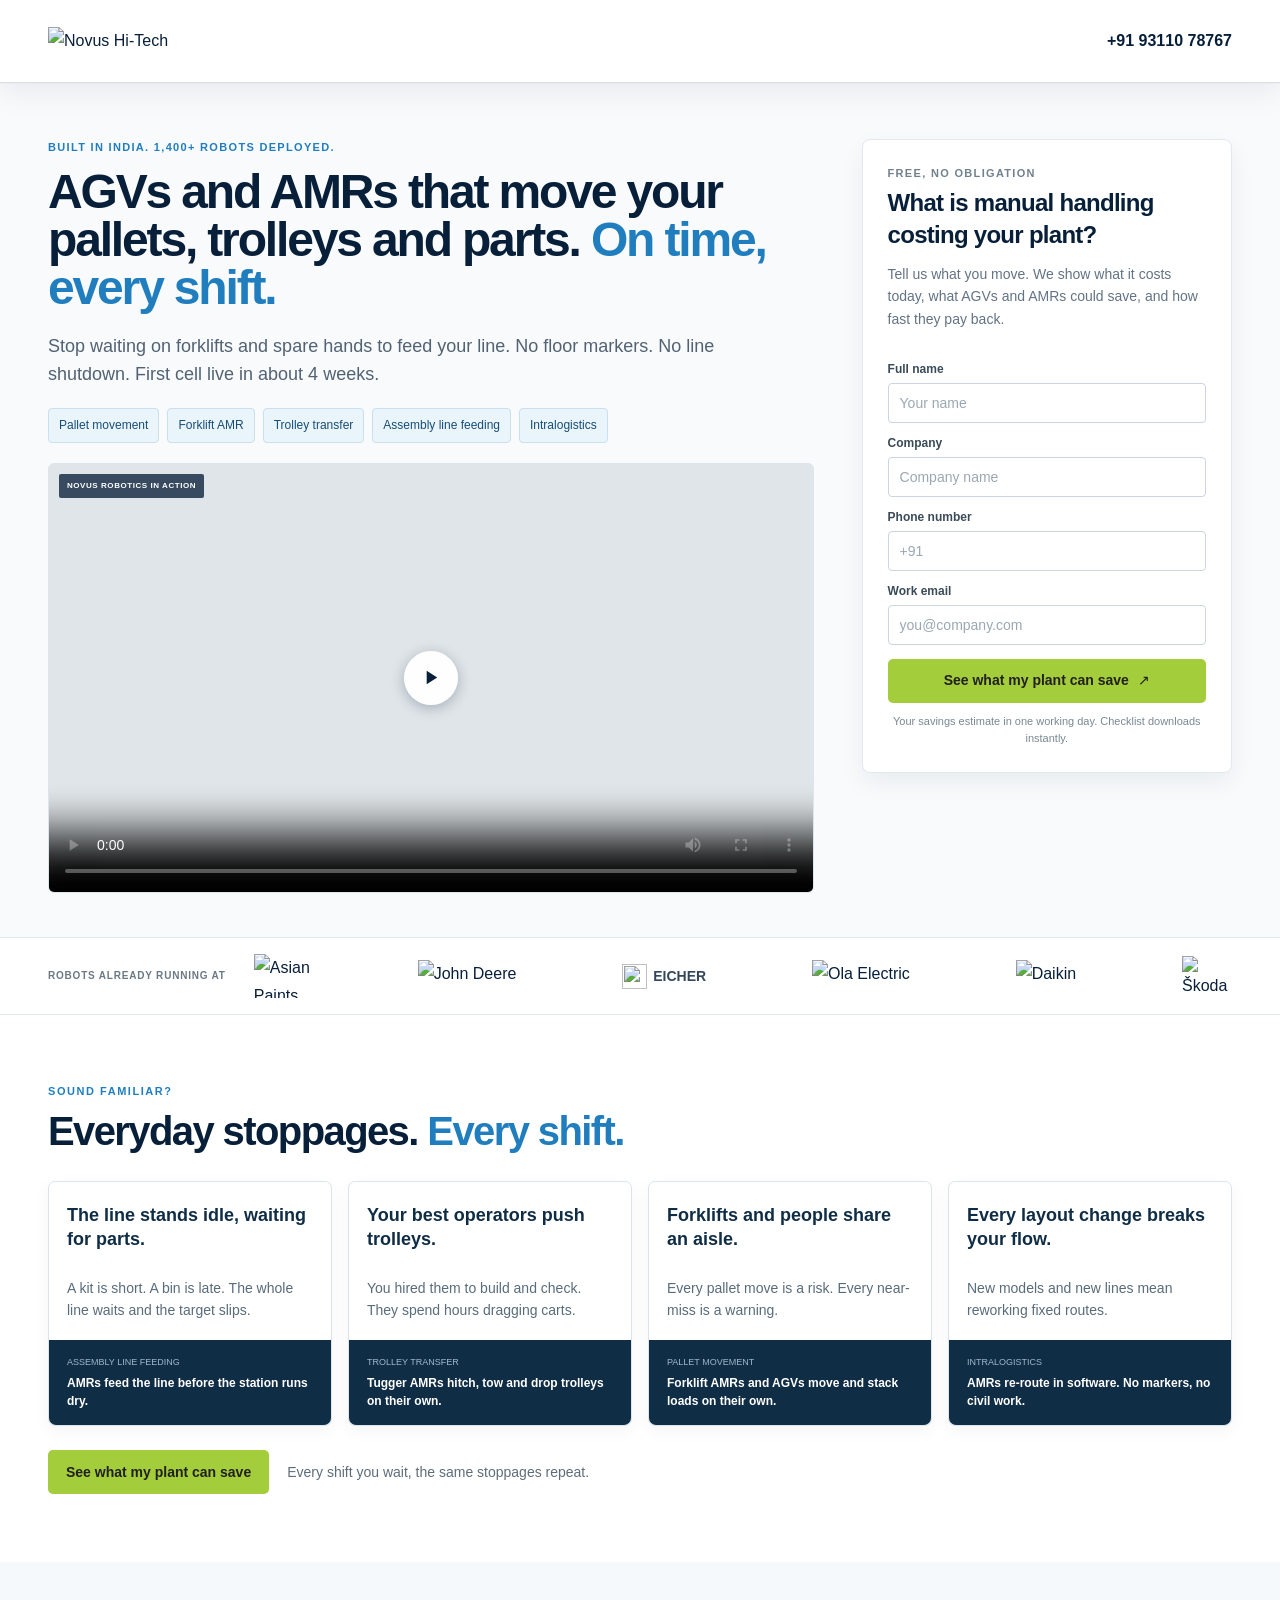
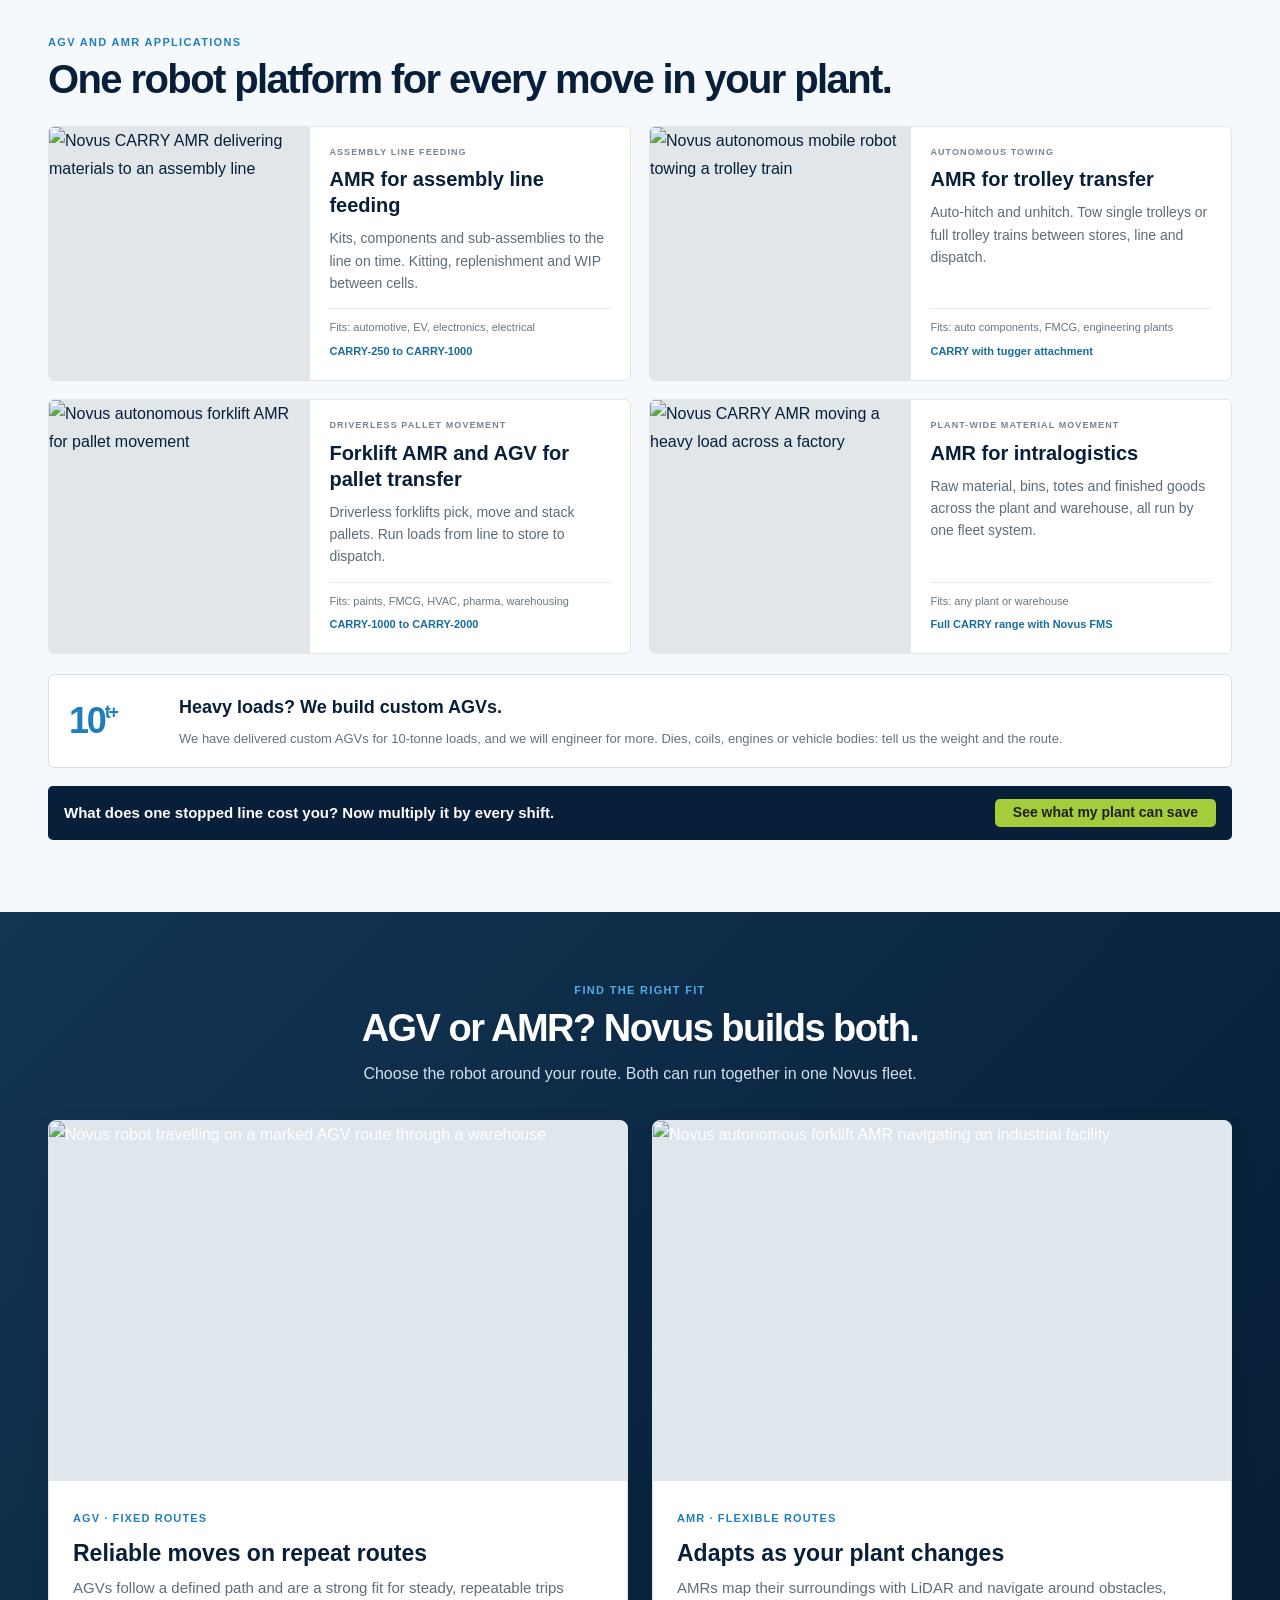
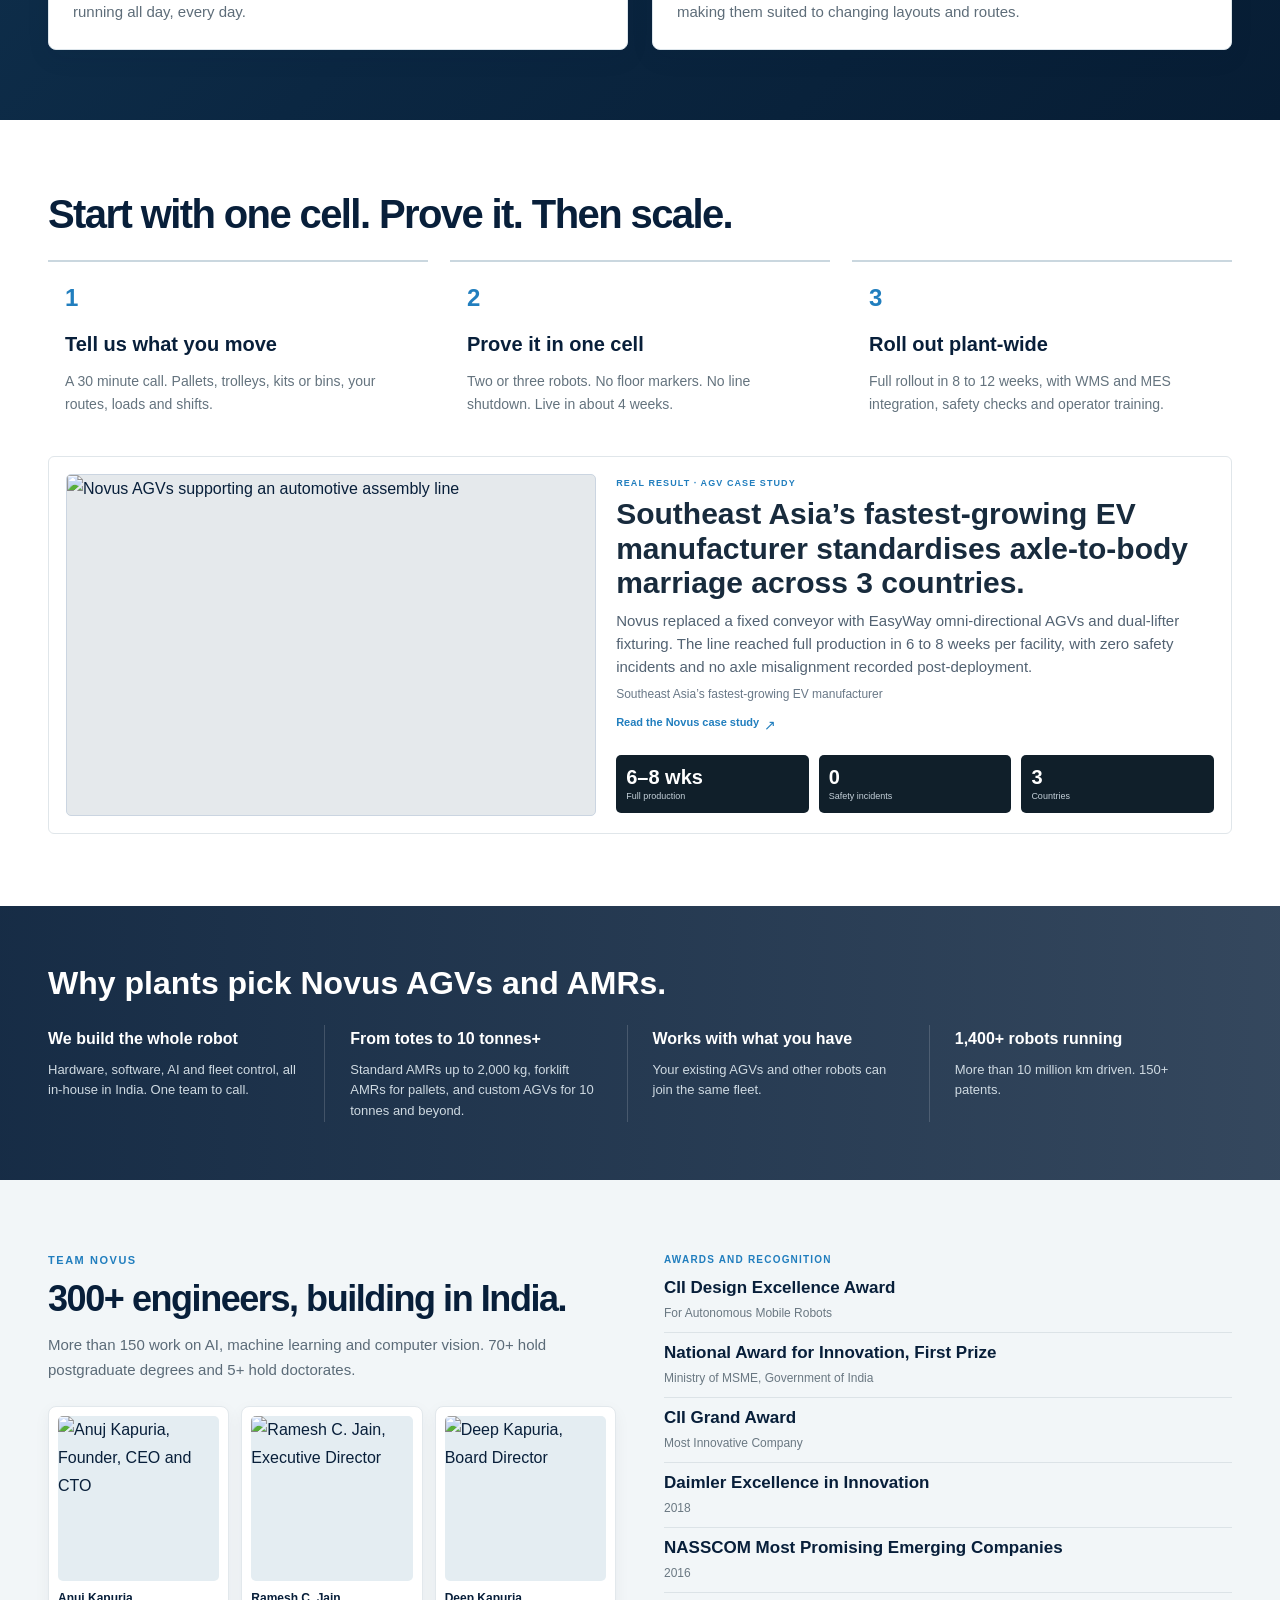
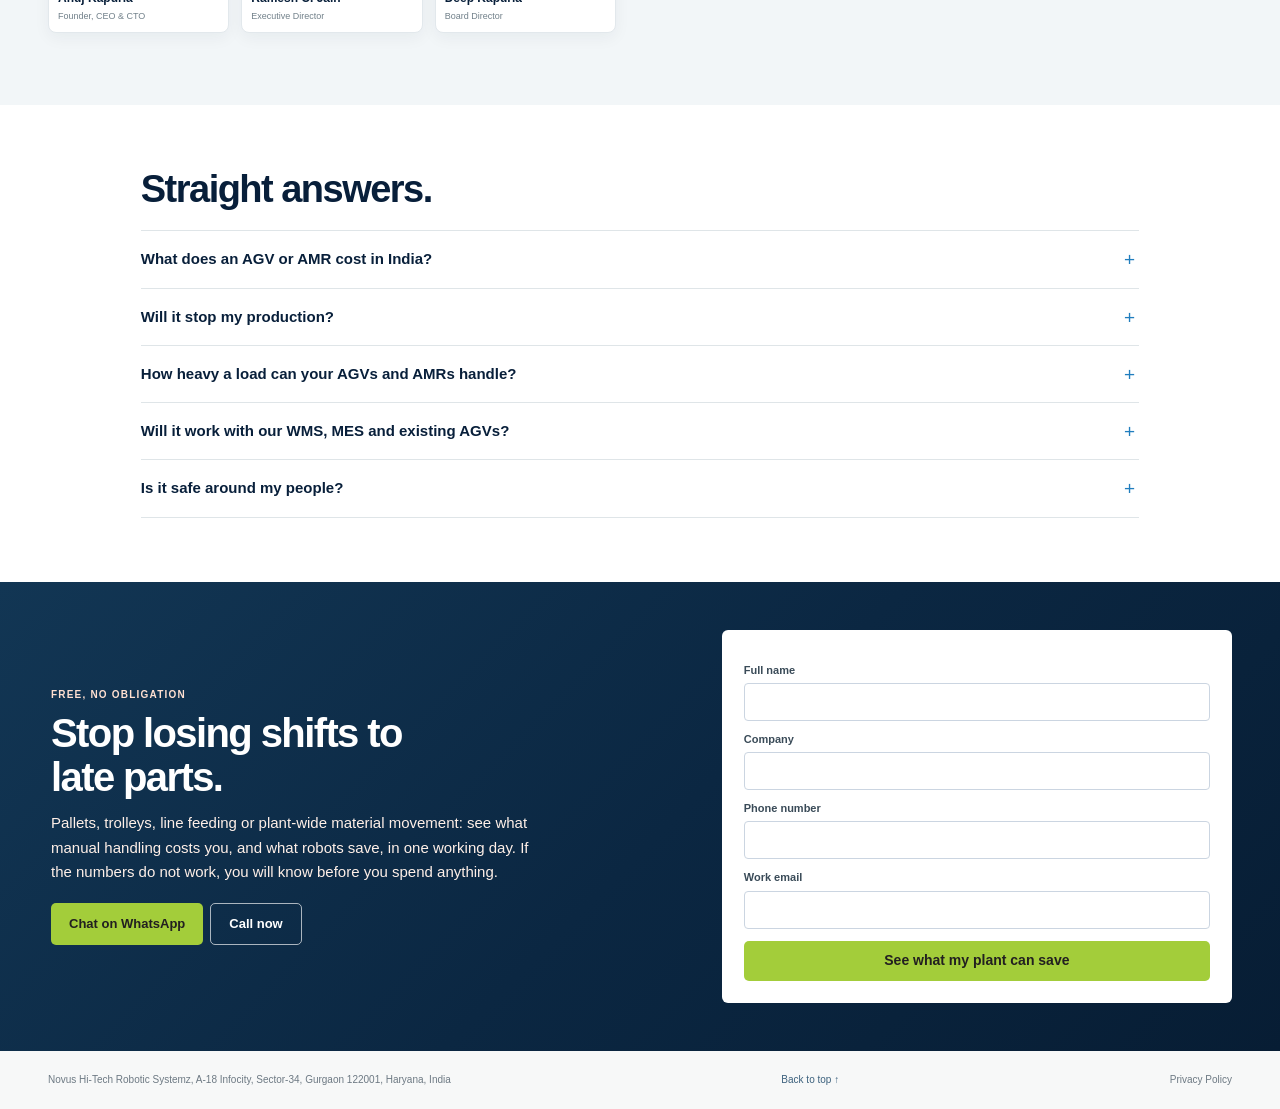
==== index.html @ 8c71bc46 "updated html css and script files by dragging" ====
<!doctype html>
<html lang="en">
  <head>
    <meta charset="utf-8">
    <meta name="viewport" content="width=device-width, initial-scale=1">
    <meta name="theme-color" content="#081f3a">
    <meta name="description" content="Novus Hi-Tech Robotics builds AGVs and AMRs for pallets, trolleys, assembly-line feeding and intralogistics.">
    <title>Novus Hi-Tech Robotics | Keep your production moving</title>
    <link rel="stylesheet" href="styles.css">
    <script src="script.js" defer></script>
  </head>
  <body>
    <a class="skip-link" href="#main">Skip to content</a>

    <header class="site-header">
      <div class="container header-inner">
        <a class="brand" href="#" aria-label="Novus Hi-Tech">
          <img src="https://solar.novushitech.com/images/novus-logo.png" alt="Novus Hi-Tech">
        </a>
        <a class="header-phone" href="tel:+919311078767">+91 93110 78767</a>
      </div>
    </header>

    <main id="main">
      <section class="hero">
        <div class="container hero-grid">
          <div class="hero-copy">
            <p class="eyebrow">BUILT IN INDIA. 1,400+ ROBOTS DEPLOYED.</p>
            <h1>AGVs and AMRs that move your pallets, trolleys and parts. <span>On time, every shift.</span></h1>
            <p class="hero-lede">Stop waiting on forklifts and spare hands to feed your line. No floor markers. No line shutdown. First cell live in about 4 weeks.</p>
            <div class="use-tags" aria-label="Applications">
              <span>Pallet movement</span><span>Forklift AMR</span><span>Trolley transfer</span><span>Assembly line feeding</span><span>Intralogistics</span>
            </div>
            <div class="video-card">
              <video id="hero-video" class="hero-video" controls playsinline preload="metadata" poster="https://novushitech.com/wp-content/uploads/2026/08/material-movment.webp" aria-label="Novus Hi-Tech robotics video">
                <source src="https://novushitech.com/wp-content/uploads/2026/08/Novus-Homepage-video-1-1-1.mp4" type="video/mp4">
                Your browser does not support HTML video.
              </video>
              <button class="video-toggle" type="button" aria-label="Play video" aria-controls="hero-video" aria-pressed="false" data-video-toggle>
                <svg class="video-toggle-icon video-icon-play" viewBox="0 0 24 24" aria-hidden="true"><path d="M8 5v14l11-7z"></path></svg>
                <svg class="video-toggle-icon video-icon-pause" viewBox="0 0 24 24" aria-hidden="true"><path d="M7 5h4v14H7zM15 5h4v14h-4z"></path></svg>
              </button>
              <span class="video-status" aria-live="polite"></span>
              <span class="video-badge" aria-hidden="true">NOVUS ROBOTICS IN ACTION</span>
            </div>
          </div>
          <aside class="estimate-card" aria-labelledby="estimate-heading">
            <p class="eyebrow">FREE, NO OBLIGATION</p>
            <h2 id="estimate-heading">What is manual handling costing your plant?</h2>
            <p>Tell us what you move. We show what it costs today, what AGVs and AMRs could save, and how fast they pay back.</p>
            <form class="lead-form" data-lead-form>
              <label for="hero-name">Full name</label>
              <input id="hero-name" name="name" autocomplete="name" placeholder="Your name" required>
              <label for="hero-company">Company</label>
              <input id="hero-company" name="company" autocomplete="organization" placeholder="Company name" required>
              <label for="hero-phone">Phone number</label>
              <input id="hero-phone" name="phone" type="tel" autocomplete="tel" placeholder="+91" required>
              <label for="hero-email">Work email</label>
              <input id="hero-email" name="email" type="email" autocomplete="email" placeholder="you@company.com" required>
              <button class="button button-blue" type="submit">See what my plant can save <span>↗</span></button>
              <p class="form-note">Your savings estimate in one working day. Checklist downloads instantly.</p>
              <p class="form-status" aria-live="polite"></p>
            </form>
          </aside>
        </div>
      </section>

      <section class="customer-strip" aria-label="Companies running Novus robots">
        <div class="container customer-inner">
          <p>ROBOTS ALREADY RUNNING AT</p>
          <div class="customer-names">
            <img class="customer-logo customer-logo-asian" src="https://novushitech.com/wp-content/uploads/2026/07/asianpaint-logo.png" alt="Asian Paints" loading="lazy">
            <img class="customer-logo" src="https://solar.novushitech.com/images/partners/john-deere.svg" alt="John Deere" loading="lazy">
            <span class="customer-wordmark" aria-label="Volvo Eicher"><img src="https://cdn.simpleicons.org/volvo/003057" alt="" loading="lazy"><span>EICHER</span></span>
            <img class="customer-logo" src="https://novushitech.com/wp-content/uploads/2025/12/OLA_Electric_logo.svg-1.png" alt="Ola Electric" loading="lazy">
            <img class="customer-logo" src="https://solar.novushitech.com/images/partners/daikin.svg" alt="Daikin" loading="lazy">
            <img class="customer-logo customer-logo-skoda" src="https://novushitech.com/wp-content/uploads/2026/07/logo-5-1.png" alt="Škoda" loading="lazy">
          </div>
        </div>
      </section>

      <section class="section problems">
        <div class="container">
          <p class="eyebrow">SOUND FAMILIAR?</p>
          <h2>Everyday stoppages. <span>Every shift.</span></h2>
          <div class="problem-grid">
            <article class="problem-card">
              <h3>The line stands idle, waiting for parts.</h3>
              <p>A kit is short. A bin is late. The whole line waits and the target slips.</p>
              <div><span>ASSEMBLY LINE FEEDING</span><strong>AMRs feed the line before the station runs dry.</strong></div>
            </article>
            <article class="problem-card">
              <h3>Your best operators push trolleys.</h3>
              <p>You hired them to build and check. They spend hours dragging carts.</p>
              <div><span>TROLLEY TRANSFER</span><strong>Tugger AMRs hitch, tow and drop trolleys on their own.</strong></div>
            </article>
            <article class="problem-card">
              <h3>Forklifts and people share an aisle.</h3>
              <p>Every pallet move is a risk. Every near-miss is a warning.</p>
              <div><span>PALLET MOVEMENT</span><strong>Forklift AMRs and AGVs move and stack loads on their own.</strong></div>
            </article>
            <article class="problem-card">
              <h3>Every layout change breaks your flow.</h3>
              <p>New models and new lines mean reworking fixed routes.</p>
              <div><span>INTRALOGISTICS</span><strong>AMRs re-route in software. No markers, no civil work.</strong></div>
            </article>
          </div>
          <div class="inline-cta"><a class="button button-blue" href="#estimate">See what my plant can save</a><span>Every shift you wait, the same stoppages repeat.</span></div>
        </div>
      </section>

      <section class="section applications" id="applications">
        <div class="container">
          <p class="eyebrow">AGV AND AMR APPLICATIONS</p>
          <h2>One robot platform for every move in your plant.</h2>
          <div class="application-grid">
            <article class="application-card">
              <img src="https://novushitech.com/wp-content/uploads/2026/08/assembly-line.webp" alt="Novus CARRY AMR delivering materials to an assembly line" loading="lazy">
              <div class="application-copy"><p class="eyebrow">ASSEMBLY LINE FEEDING</p><h3>AMR for assembly line feeding</h3><p>Kits, components and sub-assemblies to the line on time. Kitting, replenishment and WIP between cells.</p><div class="application-meta"><span>Fits: automotive, EV, electronics, electrical</span><strong>CARRY-250 to CARRY-1000</strong></div></div>
            </article>
            <article class="application-card">
              <img src="https://novushitech.com/wp-content/uploads/2026/08/tugging-towing.webp" alt="Novus autonomous mobile robot towing a trolley train" loading="lazy">
              <div class="application-copy"><p class="eyebrow">AUTONOMOUS TOWING</p><h3>AMR for trolley transfer</h3><p>Auto-hitch and unhitch. Tow single trolleys or full trolley trains between stores, line and dispatch.</p><div class="application-meta"><span>Fits: auto components, FMCG, engineering plants</span><strong>CARRY with tugger attachment</strong></div></div>
            </article>
            <article class="application-card">
              <img src="https://novushitech.com/wp-content/uploads/2026/08/Forklifter.webp" alt="Novus autonomous forklift AMR for pallet movement" loading="lazy">
              <div class="application-copy"><p class="eyebrow">DRIVERLESS PALLET MOVEMENT</p><h3>Forklift AMR and AGV for pallet transfer</h3><p>Driverless forklifts pick, move and stack pallets. Run loads from line to store to dispatch.</p><div class="application-meta"><span>Fits: paints, FMCG, HVAC, pharma, warehousing</span><strong>CARRY-1000 to CARRY-2000</strong></div></div>
            </article>
            <article class="application-card">
              <img src="https://novushitech.com/wp-content/uploads/2026/08/pallet-heavyLoad.webp" alt="Novus CARRY AMR moving a heavy load across a factory" loading="lazy">
              <div class="application-copy"><p class="eyebrow">PLANT-WIDE MATERIAL MOVEMENT</p><h3>AMR for intralogistics</h3><p>Raw material, bins, totes and finished goods across the plant and warehouse, all run by one fleet system.</p><div class="application-meta"><span>Fits: any plant or warehouse</span><strong>Full CARRY range with Novus FMS</strong></div></div>
            </article>
          </div>
          <div class="heavy-callout"><strong>10<span>t+</span></strong><div><h3>Heavy loads? We build custom AGVs.</h3><p>We have delivered custom AGVs for 10-tonne loads, and we will engineer for more. Dies, coils, engines or vehicle bodies: tell us the weight and the route.</p></div></div>
          <div class="compare-cta"><strong>What does one stopped line cost you? Now multiply it by every shift.</strong><a class="button button-green" href="#estimate">See what my plant can save</a></div>
        </div>
      </section>

      <section class="section agv-amr-section" id="agv-amr">
        <div class="container">
          <div class="agv-amr-heading">
            <p class="eyebrow">FIND THE RIGHT FIT</p>
            <h2>AGV or AMR? Novus builds both.</h2>
            <p>Choose the robot around your route. Both can run together in one Novus fleet.</p>
          </div>
          <div class="agv-amr-grid">
            <article class="agv-amr-card">
              <img src="https://novushitech.com/wp-content/uploads/2026/08/pallet-heavyLoad.webp" alt="Novus robot travelling on a marked AGV route through a warehouse" loading="lazy">
              <div class="agv-amr-copy">
                <span class="agv-amr-type">AGV · FIXED ROUTES</span>
                <h3>Reliable moves on repeat routes</h3>
                <p>AGVs follow a defined path and are a strong fit for steady, repeatable trips running all day, every day.</p>
              </div>
            </article>
            <article class="agv-amr-card">
              <img src="https://novushitech.com/wp-content/uploads/2026/08/Forklifter.webp" alt="Novus autonomous forklift AMR navigating an industrial facility" loading="lazy">
              <div class="agv-amr-copy">
                <span class="agv-amr-type">AMR · FLEXIBLE ROUTES</span>
                <h3>Adapts as your plant changes</h3>
                <p>AMRs map their surroundings with LiDAR and navigate around obstacles, making them suited to changing layouts and routes.</p>
              </div>
            </article>
          </div>
        </div>
      </section>

      <section class="section process" id="how-it-works">
        <div class="container">
          <h2>Start with one cell. Prove it. Then scale.</h2>
          <div class="steps-grid">
            <article><strong>1</strong><h3>Tell us what you move</h3><p>A 30 minute call. Pallets, trolleys, kits or bins, your routes, loads and shifts.</p></article>
            <article><strong>2</strong><h3>Prove it in one cell</h3><p>Two or three robots. No floor markers. No line shutdown. Live in about 4 weeks.</p></article>
            <article><strong>3</strong><h3>Roll out plant-wide</h3><p>Full rollout in 8 to 12 weeks, with WMS and MES integration, safety checks and operator training.</p></article>
          </div>
          <div class="result-card">
            <div class="result-media">
              <img src="https://novushitech.com/wp-content/uploads/2026/08/assembly-line.webp" alt="Novus AGVs supporting an automotive assembly line" loading="lazy">
            </div>
            <div class="result-content">
              <div class="result-copy">
                <span class="eyebrow">REAL RESULT · AGV CASE STUDY</span>
                <h3>Southeast Asia’s fastest-growing EV manufacturer standardises axle-to-body marriage across 3 countries.</h3>
                <p>Novus replaced a fixed conveyor with EasyWay omni-directional AGVs and dual-lifter fixturing. The line reached full production in 6 to 8 weeks per facility, with zero safety incidents and no axle misalignment recorded post-deployment.</p>
                <span class="result-attribution">Southeast Asia’s fastest-growing EV manufacturer</span>
                <a class="result-link" href="https://novushitech.com/case-study/" target="_blank" rel="noopener noreferrer">Read the Novus case study <span aria-hidden="true">↗</span></a>
              </div>
              <div class="result-stats">
                <div><strong>6–8 wks</strong><span>Full production</span></div>
                <div><strong>0</strong><span>Safety incidents</span></div>
                <div><strong>3</strong><span>Countries</span></div>
              </div>
            </div>
          </div>
        </div>
      </section>

      <section class="why-section" id="why-novus">
        <div class="container">
          <h2>Why plants pick Novus AGVs and AMRs.</h2>
          <div class="why-grid">
            <article><h3>We build the whole robot</h3><p>Hardware, software, AI and fleet control, all in-house in India. One team to call.</p></article>
            <article><h3>From totes to 10 tonnes+</h3><p>Standard AMRs up to 2,000 kg, forklift AMRs for pallets, and custom AGVs for 10 tonnes and beyond.</p></article>
            <article><h3>Works with what you have</h3><p>Your existing AGVs and other robots can join the same fleet.</p></article>
            <article><h3>1,400+ robots running</h3><p>More than 10 million km driven. 150+ patents.</p></article>
          </div>
        </div>
      </section>

      <section class="section team-awards">
        <div class="container team-grid">
          <div class="team-copy"><p class="eyebrow">TEAM NOVUS</p><h2>300+ engineers, building in India.</h2><p>More than 150 work on AI, machine learning and computer vision. 70+ hold postgraduate degrees and 5+ hold doctorates.</p><div class="leaders"><div><img src="https://novushitech.com/wp-content/uploads/2024/02/Asset-16@2x.png" alt="Anuj Kapuria, Founder, CEO and CTO" loading="lazy"><p><strong>Anuj Kapuria</strong><small>Founder, CEO &amp; CTO</small></p></div><div><img src="https://novushitech.com/wp-content/uploads/2024/02/Asset-13@2x.png" alt="Ramesh C. Jain, Executive Director" loading="lazy"><p><strong>Ramesh C. Jain</strong><small>Executive Director</small></p></div><div><img src="https://novushitech.com/wp-content/uploads/2024/02/Asset-14@2x.png" alt="Deep Kapuria, Board Director" loading="lazy"><p><strong>Deep Kapuria</strong><small>Board Director</small></p></div></div></div>
          <div class="awards"><p class="eyebrow">AWARDS AND RECOGNITION</p><ul><li><strong>CII Design Excellence Award</strong><span>For Autonomous Mobile Robots</span></li><li><strong>National Award for Innovation, First Prize</strong><span>Ministry of MSME, Government of India</span></li><li><strong>CII Grand Award</strong><span>Most Innovative Company</span></li><li><strong>Daimler Excellence in Innovation</strong><span>2018</span></li><li><strong>NASSCOM Most Promising Emerging Companies</strong><span>2016</span></li></ul></div>
        </div>
      </section>

      <section class="section faq" id="faq">
        <div class="container">
          <h2>Straight answers.</h2>
          <div class="faq-list">
            <details><summary>What does an AGV or AMR cost in India?</summary><p>Entry-level robots typically start around ₹20 to 30 lakh. Heavier or fully integrated fleets cost more. Payback in Indian plants typically lands between 18 and 24 months. We give you your own number on the first call.</p></details>
            <details><summary>Will it stop my production?</summary><p>No. There are no floor markers and no civil work, so installation does not shut a line. Most plants start with one cell and scale only after it works.</p></details>
            <details><summary>How heavy a load can your AGVs and AMRs handle?</summary><p>Standard CARRY AMRs carry 250 kg to 2,000 kg, forklift AMRs pick and stack pallets, and the tugger attachment tows full trolley trains. For heavier loads we build custom AGVs, already delivered for 10 tonnes, and can engineer higher for your requirement.</p></details>
            <details><summary>Will it work with our WMS, MES and existing AGVs?</summary><p>Yes. Novus fleet software connects to WMS, MES and ERP. It follows the VDA 5050 standard, so your existing AGVs and other robots can join the same fleet.</p></details>
            <details><summary>Is it safe around my people?</summary><p>Yes. Every robot has 3D LiDAR, 360-degree safety scanners, alerts, emergency stops and speed zones. It slows down near people and stops before contact.</p></details>
          </div>
        </div>
      </section>

      <section class="final-cta" id="estimate">
        <div class="container final-grid">
          <div class="final-copy"><p class="eyebrow">FREE, NO OBLIGATION</p><h2>Stop losing shifts to late parts.</h2><p>Pallets, trolleys, line feeding or plant-wide material movement: see what manual handling costs you, and what robots save, in one working day. If the numbers do not work, you will know before you spend anything.</p><div><a class="button button-white" href="https://wa.me/919311078767" target="_blank" rel="noopener noreferrer">Chat on WhatsApp</a><a class="button button-outline" href="tel:+919311078767">Call now</a></div></div>
          <form class="bottom-form" data-lead-form><label for="footer-name">Full name</label><input id="footer-name" name="name" autocomplete="name" required><label for="footer-company">Company</label><input id="footer-company" name="company" autocomplete="organization" required><label for="footer-phone">Phone number</label><input id="footer-phone" name="phone" type="tel" autocomplete="tel" required><label for="footer-email">Work email</label><input id="footer-email" name="email" type="email" autocomplete="email" required><button class="button button-blue" type="submit">See what my plant can save</button><p class="form-status" aria-live="polite"></p></form>
        </div>
      </section>
    </main>

    <footer class="site-footer"><div class="container footer-inner"><span>Novus Hi-Tech Robotic Systemz, A-18 Infocity, Sector-34, Gurgaon 122001, Haryana, India</span><a href="#main">Back to top ↑</a><span>Privacy Policy</span></div></footer>
  </body>
</html>
---- styles.css ----
:root {
  --navy: #081f3a;
  --navy-light: #0b2d4c;
  --blue: #217ebe;
  --blue-light: #2b93cf;
  --green: #8db52e;
  --lime: #a3cd3a;
  --ink: #17232c;
  --muted: #627181;
  --line: #dce5ec;
  --page: #f4f6f7;
  --white: #fff;
  font-family: Arial, Helvetica, sans-serif;
  color: var(--ink);
  background: var(--page);
  font-synthesis: none;
  text-rendering: optimizeLegibility;
}

* { box-sizing: border-box; }
html { scroll-behavior: smooth; scroll-padding-top: 85px; }
body { margin: 0; background: var(--page); font-size: 13px; line-height: 1.55; }
a { color: inherit; text-decoration: none; }
img { display: block; max-width: 100%; }
button, input { font: inherit; }
button:focus-visible, a:focus-visible, input:focus-visible, summary:focus-visible { outline: 3px solid var(--lime); outline-offset: 3px; }
.container { width: min(1110px, calc(100% - 44px)); margin-inline: auto; }
.skip-link { position: fixed; z-index: 20; top: 8px; left: 8px; padding: 9px 13px; color: var(--navy); background: white; transform: translateY(-150%); }
.skip-link:focus { transform: translateY(0); }
.site-header { position: sticky; z-index: 10; top: 0; color: #fff; background: var(--navy); box-shadow: 0 2px 7px rgba(8,31,58,.12); }
.header-inner { min-height: 47px; display: flex; align-items: center; justify-content: space-between; gap: 20px; }
.brand { display: flex; align-items: center; gap: 8px; min-width: 160px; }
.brand img { width: 106px; height: auto; object-fit: contain; }
.brand > span { padding-left: 8px; color: #fff; border-left: 1px solid rgba(255,255,255,.4); font-size: 8px; font-weight: 700; letter-spacing: .11em; }
.site-nav { display: flex; align-items: center; gap: 21px; }
.site-nav > a:not(.button) { color: #e4edf4; font-size: 10px; }
.site-nav > a:not(.button):hover { color: var(--lime); }
.phone-link { white-space: nowrap; }
.button { min-height: 34px; display: inline-flex; align-items: center; justify-content: center; gap: 9px; padding: 0 14px; border: 0; border-radius: 3px; font-size: 10px; font-weight: 700; line-height: 1.2; cursor: pointer; transition: background .18s ease, transform .18s ease; }
.button:hover { transform: translateY(-1px); }
.button-blue { color: white; background: var(--blue); }
.button-blue:hover { background: var(--blue-light); }
.button-green { color: #152400; background: var(--lime); }
.button-green:hover { background: #b6d957; }
.button-white { color: var(--navy); background: white; }
.button-outline { color: white; background: transparent; border: 1px solid rgba(255,255,255,.65); }
.button-outline:hover { color: var(--navy); background: white; }
.menu-toggle { display: none; }
.hero { padding: 30px 0 22px; background: #f0f3f5; }
.hero-grid { display: grid; grid-template-columns: minmax(0, 1.55fr) minmax(280px, .75fr); align-items: start; gap: 30px; }
.eyebrow { margin: 0 0 10px; color: #5b6d7e; font-size: 8px; font-weight: 700; letter-spacing: .1em; line-height: 1.4; }
.hero-copy h1 { max-width: 670px; margin: 0; color: var(--navy); font-size: clamp(29px, 3.4vw, 41px); font-weight: 750; line-height: 1.13; letter-spacing: -.045em; }
.hero-copy h1 span { color: var(--blue); }
.hero-lede { max-width: 605px; margin: 11px 0 12px; color: #485968; font-size: 12px; line-height: 1.65; }
.use-tags { display: flex; flex-wrap: wrap; gap: 5px; margin-bottom: 12px; }
.use-tags span { padding: 4px 7px; color: #32495c; background: #e6edf2; border: 1px solid #d5e0e7; border-radius: 2px; font-size: 8px; }
.video-card { position: relative; aspect-ratio: 16 / 9; overflow: hidden; background: #e0e5e9; border: 1px solid #ced8de; }
.hero-video { display: block; width: 100%; height: 100%; object-fit: cover; }
.video-toggle { position: absolute; z-index: 2; top: 50%; left: 50%; display: grid; width: 54px; height: 54px; place-items: center; padding: 0; color: var(--navy); background: rgba(255,255,255,.94); border: 1px solid rgba(255,255,255,.8); border-radius: 50%; box-shadow: 0 3px 14px rgba(8,31,58,.28); cursor: pointer; transform: translate(-50%, -50%); transition: background .18s ease, transform .18s ease; }
.video-toggle:hover { background: #fff; transform: translate(-50%, -50%) scale(1.06); }
.video-toggle:focus-visible { outline: 3px solid var(--blue); outline-offset: 3px; }
.video-toggle-icon { width: 23px; height: 23px; fill: currentColor; }
.video-icon-pause, .video-card.is-playing .video-icon-play { display: none; }
.video-card.is-playing .video-icon-pause { display: block; }
.video-status { position: absolute; width: 1px; height: 1px; padding: 0; margin: -1px; overflow: hidden; clip: rect(0,0,0,0); white-space: nowrap; border: 0; }
.video-badge { position: absolute; top: 10px; left: 10px; padding: 5px 8px; color: #fff; background: rgba(8,31,58,.78); border-radius: 2px; font-size: 8px; font-weight: 700; letter-spacing: .07em; pointer-events: none; }
.estimate-card { padding: 16px 17px 12px; background: #fff; border: 1px solid #dfe5e9; border-radius: 4px; box-shadow: 0 4px 16px rgba(8,31,58,.06); }
.estimate-card .eyebrow { margin-bottom: 5px; color: #71818d; font-size: 7px; }
.estimate-card h2 { margin: 0 0 7px; color: var(--navy); font-size: 19px; line-height: 1.23; letter-spacing: -.035em; }
.estimate-card > p:not(.eyebrow) { margin: 0 0 12px; color: #5e6d79; font-size: 9px; line-height: 1.55; }
.lead-form { display: grid; grid-template-columns: 1fr; }
.lead-form label, .bottom-form label { margin: 6px 0 3px; color: #3a4b58; font-size: 8px; font-weight: 700; }
.lead-form input, .bottom-form input { width: 100%; height: 27px; padding: 0 8px; color: var(--ink); background: white; border: 1px solid #cfd9e0; border-radius: 2px; font-size: 9px; }
.lead-form input::placeholder { color: #9aa8b2; }
.lead-form .button { width: 100%; margin-top: 10px; }
.lead-form .button span { font-size: 14px; }
.form-note { margin: 6px 0 0; color: #798893; font-size: 7px; line-height: 1.4; text-align: center; }
.form-status { margin: 5px 0 0; color: #176b3e; font-size: 8px; }
.form-status:empty { display: none; }
.form-status a { display: inline-block; margin-top: 3px; font-weight: 700; text-decoration: underline; text-underline-offset: 2px; }
.customer-strip { background: #fff; border-top: 1px solid #e4e9ec; border-bottom: 1px solid #e4e9ec; }
.customer-inner { min-height: 54px; display: flex; align-items: center; justify-content: space-between; gap: 20px; }
.customer-inner > p { flex: 0 0 auto; margin: 0; color: #6b7985; font-size: 7px; font-weight: 700; letter-spacing: .08em; }
.customer-names { flex: 1; display: flex; justify-content: space-between; align-items: center; gap: 15px; }
.customer-names span { color: #33475a; font-size: 10px; font-weight: 700; white-space: nowrap; }
.section { padding: 33px 0; }
.section h2, .team-copy h2, .final-copy h2 { margin: 0 0 17px; color: var(--navy); font-size: 24px; line-height: 1.18; letter-spacing: -.04em; }
.section h2 span { color: var(--blue); }
.problems { background: #f4f6f7; }
.problems > .container > .eyebrow, .applications > .container > .eyebrow { margin-bottom: 6px; }
.problems h2, .applications h2 { margin-bottom: 13px; }
.problem-grid { display: grid; grid-template-columns: repeat(4, 1fr); gap: 10px; }
.problem-card { display: flex; min-height: 155px; flex-direction: column; justify-content: space-between; padding: 12px 12px 0; background: #fff; border: 1px solid #e0e6ea; border-radius: 3px; }
.problem-card h3 { margin: 0 0 5px; color: var(--navy); font-size: 12px; line-height: 1.35; }
.problem-copy > p { margin: 0 0 9px; color: #61707c; font-size: 9px; line-height: 1.45; }
.problem-solution { display: grid; gap: 3px; margin: 0 -12px; padding: 9px 12px; color: white; background: var(--navy); border-radius: 0 0 3px 3px; }
.problem-solution span { color: #b7c8d3; font-size: 6px; font-weight: 700; letter-spacing: .08em; }
.problem-solution strong { font-size: 8px; line-height: 1.4; }
.inline-cta { display: flex; align-items: center; gap: 12px; margin-top: 12px; }
.inline-cta .button { min-width: 165px; }
.inline-cta > span { color: #64727d; font-size: 9px; }
.applications { background: #edf1f3; }
.application-grid { display: grid; grid-template-columns: repeat(2, 1fr); gap: 12px; }
.application-card { display: grid; grid-template-columns: .9fr 1.1fr; min-height: 167px; overflow: hidden; background: #fff; border: 1px solid #dfe6ea; border-radius: 3px; }
.application-card > img { width: 100%; height: 100%; min-height: 167px; object-fit: cover; background: #e1e6e9; }
.application-copy { display: flex; flex-direction: column; padding: 11px 12px; }
.application-copy .eyebrow { margin-bottom: 4px; color: #768490; font-size: 6px; }
.application-copy h3 { margin: 0 0 5px; color: var(--navy); font-size: 13px; line-height: 1.25; }
.application-copy > p:not(.eyebrow) { margin: 0 0 9px; color: #5d6c77; font-size: 8px; line-height: 1.48; }
.application-meta { display: grid; gap: 4px; margin-top: auto; padding-top: 7px; border-top: 1px solid #e8edef; }
.application-meta span { color: #687781; font-size: 7px; line-height: 1.4; }
.application-meta strong { color: #176d9c; font-size: 7px; }
.heavy-callout { display: grid; grid-template-columns: 70px 1fr; gap: 14px; align-items: center; margin-top: 13px; padding: 10px 14px; background: white; border: 1px solid #d5dfe5; border-radius: 4px; }
.heavy-callout > strong { color: var(--blue); font-size: 28px; line-height: 1; letter-spacing: -.06em; }
.heavy-callout > strong span { font-size: 13px; vertical-align: top; }
.heavy-callout h3 { margin: 0 0 3px; color: var(--navy); font-size: 11px; }
.heavy-callout p { margin: 0; color: #65737d; font-size: 8px; line-height: 1.45; }
.compare-cta { display: flex; align-items: center; justify-content: space-between; gap: 14px; margin-top: 12px; padding: 8px 11px; color: white; background: var(--navy); border-radius: 3px; }
.compare-cta strong { font-size: 9px; }
.compare-cta .button { min-height: 28px; }
.process { background: #f8f9fa; }
.process h2 { margin-bottom: 12px; }
.steps-grid { display: grid; grid-template-columns: repeat(3, 1fr); gap: 13px; }
.steps-grid article { position: relative; padding: 10px 12px 12px; border-top: 2px solid #cad7df; }
.steps-grid article > strong { color: var(--blue); font-size: 17px; }
.steps-grid h3 { margin: 4px 0; color: var(--navy); font-size: 11px; }
.steps-grid p { margin: 0; color: #64737e; font-size: 8px; line-height: 1.5; }
.result-card { display: grid; grid-template-columns: .78fr 1.3fr .8fr; gap: 13px; align-items: center; margin-top: 15px; padding: 11px; background: white; border: 1px solid #e0e6ea; border-radius: 4px; }
.result-card > img { width: 100%; height: 100px; object-fit: cover; }
.result-card .eyebrow { margin-bottom: 4px; color: var(--blue); font-size: 6px; }
.result-card h3 { margin: 0 0 4px; color: var(--navy); font-size: 12px; line-height: 1.35; }
.result-card blockquote { margin: 0 0 3px; color: #526370; font-size: 8px; font-style: italic; }
.result-card > div:nth-child(2) > p:last-child { margin: 0; color: #74828c; font-size: 7px; }
.result-stats { display: grid; grid-template-columns: 1fr; gap: 5px; }
.result-stats strong { display: flex; justify-content: space-between; gap: 8px; color: var(--blue); font-size: 12px; }
.result-stats strong span { color: #687782; font-size: 7px; font-weight: 400; }
.why-section { padding: 30px 0 32px; color: white; background: linear-gradient(90deg, rgba(8,31,58,.94), rgba(8,31,58,.82)), url("https://novushitech.com/wp-content/uploads/2026/08/material-movment.webp") center 48% / cover no-repeat; }
.why-section h2 { margin: 0 0 15px; font-size: 19px; line-height: 1.25; }
.why-grid { display: grid; grid-template-columns: repeat(4, 1fr); gap: 18px; }
.why-grid article { padding-right: 12px; border-right: 1px solid rgba(255,255,255,.16); }
.why-grid article:last-child { border: 0; }
.why-grid h3 { margin: 0 0 4px; color: #fff; font-size: 9px; }
.why-grid p { margin: 0; color: #cfdae2; font-size: 7px; line-height: 1.45; }
.team-awards { background: #f3f5f6; }
.team-grid { display: grid; grid-template-columns: 1fr 1fr; gap: 32px; }
.team-copy h2 { margin: 0 0 6px; font-size: 19px; }
.team-copy > p:not(.eyebrow) { max-width: 455px; margin: 0; color: #60707c; font-size: 8px; }
.team-copy .eyebrow, .awards .eyebrow { margin-bottom: 6px; font-size: 6px; }
.leaders { display: grid; grid-template-columns: repeat(3, minmax(0, 1fr)); gap: 12px; margin-top: 13px; }
.leaders > div { display: flex; min-width: 0; flex-direction: column; gap: 8px; padding: 8px; background: #fff; border: 1px solid #e0e7eb; border-radius: 6px; }
.leaders > div > span { display: grid; flex: 0 0 32px; width: 32px; height: 32px; place-items: center; color: #1d5e88; background: #e4edf2; border: 1px dashed #b9c9d3; border-radius: 50%; font-size: 8px; font-weight: 700; }
.leaders p { display: grid; margin: 0; color: var(--navy); font-size: 7px; line-height: 1.3; }
.leaders small { color: #71808a; font-size: 6px; }
.awards ul { display: grid; gap: 5px; margin: 0; padding: 0; list-style: none; }
.awards li { display: grid; gap: 1px; padding-bottom: 4px; border-bottom: 1px solid #dce3e7; }
.awards li strong { color: var(--navy); font-size: 8px; }
.awards li span { color: #6a7882; font-size: 7px; }
.faq { padding: 30px 0 24px; background: #f7f8f8; }
.faq h2 { margin-bottom: 11px; font-size: 21px; }
.faq-list { border-top: 1px solid #dfe5e8; }
.faq-list details { border-bottom: 1px solid #dfe5e8; }
.faq-list summary { position: relative; padding: 8px 25px 8px 0; color: var(--navy); font-size: 9px; font-weight: 700; list-style: none; cursor: pointer; }
.faq-list summary::-webkit-details-marker { display: none; }
.faq-list summary::after { position: absolute; top: 6px; right: 4px; color: var(--blue); content: "+"; font-size: 15px; font-weight: 400; }
.faq-list details[open] summary::after { content: "−"; }
.faq-list details p { max-width: 850px; margin: 0 24px 9px 0; color: #63727c; font-size: 8px; line-height: 1.55; }
.final-cta { padding: 16px 0; background: var(--blue); }
.final-grid { display: grid; grid-template-columns: 1fr .8fr; gap: 22px; align-items: stretch; }
.final-copy { display: flex; flex-direction: column; align-items: flex-start; justify-content: center; padding: 5px 3px; color: #fff; }
.final-copy .eyebrow { margin-bottom: 5px; color: #ffe0d1; font-size: 7px; }
.final-copy h2 { max-width: 390px; margin: 0 0 7px; color: #fff; font-size: 22px; }
.final-copy > p:not(.eyebrow) { max-width: 480px; margin: 0 0 10px; color: #fff0e8; font-size: 8px; line-height: 1.5; }
.final-copy > div { display: flex; gap: 7px; }
.final-copy .button { min-height: 27px; font-size: 8px; }
.final-cta .button-white { color: #221f20; background: var(--lime); }
.final-cta .button-white:hover { background: #b6d957; }
.bottom-form { display: grid; grid-template-columns: 1fr; padding: 11px 13px; background: white; border-radius: 3px; }
.bottom-form label { margin-top: 4px; font-size: 7px; }
.bottom-form input { height: 23px; font-size: 8px; }
.bottom-form .button { min-height: 27px; margin-top: 8px; }
.site-footer { color: #6d7983; background: #f7f8f8; }
.footer-inner { min-height: 38px; display: flex; align-items: center; justify-content: space-between; gap: 16px; font-size: 7px; }
.footer-inner a { color: #3c617d; }

@media (min-width: 1400px) {
  .hero { padding-top: 37px; padding-bottom: 28px; }
  .hero-copy h1 { font-size: 45px; }
  .application-card { min-height: 185px; }
  .application-card > img { min-height: 185px; }
}

@media (max-width: 800px) {
  .site-nav { gap: 12px; }
  .site-nav > a:not(.button) { font-size: 9px; }
  .hero-grid { grid-template-columns: 1.2fr .8fr; gap: 17px; }
  .hero-copy h1 { font-size: 31px; }
  .problem-grid { grid-template-columns: repeat(2, 1fr); }
  .problem-card { min-height: 142px; }
  .application-card { grid-template-columns: .8fr 1.2fr; }
  .application-card, .application-card > img { min-height: 185px; }
}

@media (max-width: 600px) {
  html { scroll-padding-top: 60px; }
  .container { width: min(100% - 28px, 480px); }
  .header-inner { min-height: 53px; }
  .brand { min-width: 0; }
  .brand img { width: 92px; }
  .brand > span { font-size: 7px; }
  .menu-toggle { display: grid; width: 35px; height: 35px; align-content: center; justify-items: center; gap: 4px; padding: 0; background: transparent; border: 1px solid rgba(255,255,255,.4); border-radius: 3px; }
  .menu-toggle span { width: 16px; height: 1px; background: white; }
  .menu-toggle[aria-expanded="true"] span:first-child { transform: translateY(5px) rotate(45deg); }
  .menu-toggle[aria-expanded="true"] span:nth-child(2) { opacity: 0; }
  .menu-toggle[aria-expanded="true"] span:last-child { transform: translateY(-5px) rotate(-45deg); }
  .site-nav { position: absolute; top: 53px; right: 0; left: 0; display: none; align-items: stretch; gap: 0; padding: 5px 14px 14px; background: var(--navy); }
  .site-nav.is-open { display: flex; flex-direction: column; }
  .site-nav > a:not(.button) { padding: 10px 4px; border-bottom: 1px solid rgba(255,255,255,.14); font-size: 11px; }
  .site-nav .nav-cta { margin-top: 10px; }
  .hero { padding: 22px 0 17px; }
  .hero-grid { grid-template-columns: 1fr; gap: 15px; }
  .hero-copy h1 { max-width: 500px; font-size: clamp(28px, 8.3vw, 38px); }
  .hero-lede { font-size: 11px; }
  .estimate-card { padding: 14px; }
  .estimate-card h2 { font-size: 20px; }
  .lead-form { grid-template-columns: 1fr; }
  .lead-form label, .lead-form input { grid-column: 1; }
  .lead-form .button, .lead-form .form-note, .lead-form .form-status { grid-column: 1 / -1; }
  .lead-form label { margin-top: 4px; }
  .customer-inner { align-items: flex-start; flex-direction: column; gap: 10px; padding-block: 12px; }
  .customer-inner > p { font-size: 7px; }
  .customer-names { width: 100%; flex-wrap: wrap; justify-content: flex-start; gap: 8px 18px; }
  .customer-names span { font-size: 9px; }
  .section { padding: 27px 0; }
  .section h2 { font-size: 21px; }
  .problem-grid { gap: 7px; }
  .problem-card { min-height: 151px; padding: 9px 9px 0; }
  .problem-solution { margin-inline: -9px; padding-inline: 9px; }
  .problem-card h3 { font-size: 11px; }
  .problem-card > p { font-size: 8px; }
  .inline-cta { align-items: flex-start; flex-direction: column; }
  .inline-cta > span { font-size: 8px; }
  .application-grid { grid-template-columns: 1fr; gap: 9px; }
  .application-card { grid-template-columns: .8fr 1.2fr; min-height: 154px; }
  .application-card > img { min-height: 154px; }
  .application-copy { padding: 9px; }
  .application-copy h3 { font-size: 12px; }
  .application-copy > p:not(.eyebrow) { font-size: 7px; }
  .heavy-callout { grid-template-columns: 52px 1fr; gap: 9px; padding: 10px; }
  .heavy-callout > strong { font-size: 23px; }
  .compare-cta { align-items: flex-start; flex-direction: column; }
  .compare-section { grid-template-columns: 1fr; }
  .compare-section > div { grid-column: auto; }
  .steps-grid { grid-template-columns: 1fr; gap: 2px; }
  .steps-grid article { padding: 8px 10px; }
  .steps-grid article > strong { font-size: 15px; }
  .result-card { grid-template-columns: 1fr 1fr; gap: 9px; }
  .result-card > img { height: 95px; }
  .why-grid { grid-template-columns: repeat(2, 1fr); gap: 12px; }
  .why-grid article { min-height: 64px; }
  .why-section h2 { font-size: 17px; }
  .team-grid { grid-template-columns: 1fr; gap: 18px; }
  .leaders { grid-template-columns: repeat(3, minmax(0, 1fr)); }
  .faq { padding-block: 26px; }
  .final-grid { grid-template-columns: 1fr; gap: 11px; }
  .final-copy h2 { font-size: 22px; }
  .bottom-form { grid-template-columns: 1fr; }
  .bottom-form label, .bottom-form input { grid-column: 1; }
  .bottom-form .button, .bottom-form .form-status { grid-column: 1 / -1; }
  .footer-inner { align-items: flex-start; flex-direction: column; justify-content: center; gap: 4px; padding-block: 8px; font-size: 7px; }
}

@media (prefers-reduced-motion: reduce) {
  *, *::before, *::after { scroll-behavior: auto !important; transition-duration: .01ms !important; }
}

.customer-inner { flex-wrap: wrap; }
.customer-names { flex-wrap: wrap; gap: 20px 30px; }
.customer-names .customer-logo { width: auto; max-width: 118px; height: 32px; object-fit: contain; }
.customer-names .customer-logo-asian { max-width: 58px; height: 44px; }
.customer-names .customer-logo-skoda { max-width: 50px; height: 40px; }
.customer-wordmark { display: inline-flex; align-items: center; gap: 6px; color: #003057; font-size: 12px; font-weight: 700; white-space: nowrap; }
.customer-names .customer-wordmark-acg { font-size: 18px; letter-spacing: -.06em; }
.customer-names .customer-wordmark img { width: 25px; height: 25px; object-fit: contain; }

.result-card { grid-template-columns: minmax(0, .94fr) minmax(0, 1.06fr); gap: 24px; align-items: stretch; margin-top: 24px; padding: 18px; border-radius: 8px; }
.result-media { min-width: 0; min-height: 225px; overflow: hidden; background: #e5e9ec; border: 1px solid #cbd5e1; border-radius: 5px; }
.result-media img { width: 100%; height: 100%; min-height: 225px; object-fit: cover; }
.result-content { display: flex; min-width: 0; flex-direction: column; justify-content: space-between; gap: 18px; padding: 3px 0; }
.result-copy .eyebrow { display: block; margin-bottom: 7px; color: var(--blue); font-size: 10px; }
.result-copy h3 { margin: 0 0 9px; color: #182b3d; font-size: 40px; line-height: 1.1; }
.result-copy > p { margin: 0 0 5px; color: #526272; font-size: 15px; line-height: 1.55; }
.result-attribution { display: block; color: #697887; font-size: 12px; }
.result-link { display: inline-flex; gap: 5px; margin-top: 8px; color: #217ebe; font-size: 11px; font-weight: 700; }
.result-link:hover { color: #0b2d4c; text-decoration: underline; text-underline-offset: 3px; }
.result-link span { font-size: 14px; }
.result-stats { grid-template-columns: repeat(3, minmax(0, 1fr)); gap: 8px; }
.result-stats > div { display: flex; min-width: 0; min-height: 58px; flex-direction: column; justify-content: center; padding: 7px 10px; color: #fff; background: #101f2a; border-radius: 5px; }
.result-stats strong { display: block; color: #fff; font-size: 18px; line-height: 1.1; white-space: nowrap; }
.result-stats > div > span { margin-top: 3px; color: #c4d0d9; font-size: 9px; line-height: 1.3; }

.leaders > div { min-width: 0; }
.leaders > div > img { display: block; width: 100%; height: 145px; object-fit: cover; object-position: center 20%; background: #e4edf2; border: 1px solid #d5e0e7; border-radius: 4px; }
.leaders p { min-width: 0; }
.leaders strong { color: #081f3a; font-size: 11px; }
.leaders small { font-size: 9px; }

@media (max-width: 800px) {
  .customer-inner { align-items: flex-start; }
  .customer-names { justify-content: flex-start; gap: 15px 22px; }
  .result-card { gap: 15px; padding: 14px; }
  .result-copy h3 { font-size: 28px; }
  .result-stats { gap: 6px; }
  .result-stats > div { padding-inline: 8px; }
  .result-stats strong { font-size: 16px; }
}

@media (max-width: 600px) {
  .customer-inner { align-items: flex-start; }
  .customer-names { justify-content: space-between; gap: 15px 18px; }
  .customer-names .customer-logo { max-width: 95px; height: 26px; }
  .customer-names .customer-logo-skoda { max-width: 40px; height: 32px; }
  .customer-names .customer-wordmark { font-size: 10px; }
  .customer-names .customer-wordmark img { width: 22px; height: 22px; }
  .customer-names .customer-logo-asian { max-width: 46px; height: 36px; }
  .result-card { grid-template-columns: 1fr; gap: 13px; padding: 12px; }
  .result-card > .result-content { grid-column: 1; grid-row: auto; }
  .result-media, .result-media img { min-height: 180px; height: 180px; }
  .result-content { gap: 13px; padding: 2px; }
  .result-copy h3 { font-size: 24px; }
  .result-copy > p { font-size: 15px; }
  .result-stats { grid-template-columns: repeat(3, minmax(0, 1fr)); }
  .result-stats > div { min-height: 56px; padding: 6px; }
  .result-stats strong { font-size: 15px; }
  .result-stats > div > span { font-size: 8px; }
  .leaders { grid-template-columns: repeat(3, minmax(0, 1fr)); gap: 8px; }
  .leaders > div { padding: 6px; gap: 6px; }
  .leaders > div > img { height: 112px; }
  .leaders strong { font-size: 10px; }
  .leaders small { font-size: 8px; }
}

.problems, .process, .faq { background: #fff; }
.applications, .team-awards { background: #f5f9fc; }

@font-face {
  font-family: "Novus Inter";
  font-style: normal;
  font-weight: 100 900;
  font-display: swap;
  src: url("https://solar.novushitech.com/_next/static/media/e4af272ccee01ff0-s.p.woff2") format("woff2");
}

:root {
  font-family: "Novus Inter", Inter, Arial, sans-serif;
  color: #081f3a;
  background: #fff;
  --page: #fff;
  --ink: #081f3a;
  --navy: #081f3a;
  --navy-light: #0b2d4c;
  --blue: #217ebe;
  --blue-light: #2b93cf;
  --green: #8db52e;
  --lime: #a3cd3a;
  --muted: #526272;
  --line: #dce5ec;
}

body {
  color: #081f3a;
  background: #fff;
  font-size: 16px;
  line-height: 1.75;
}

.container { width: min(1344px, calc(100% - 96px)); }
.site-header { position: sticky; top: 0; color: #081f3a; background: #fff; border-bottom: 1px solid rgba(148, 163, 184, .35); box-shadow: 0 1px 0 rgba(15,23,42,.02), 0 12px 26px rgba(15,23,42,.06); }
.header-inner { min-height: 82px; gap: 20px; }
.brand { min-width: 0; gap: 0; }
.brand img { width: 130px; height: auto; }
.header-phone { color: #081f3a; font-size: 16px; font-weight: 600; white-space: nowrap; }
.header-phone:hover { color: #217ebe; }
.button { min-height: 44px; padding-inline: 18px; border-radius: 5px; font-family: inherit; font-size: 14px; }
.button-blue { background: #217ebe; }
.button-blue:hover { background: #2b93cf; }
.button-green { color: #081f3a; background: #a3cd3a; }
.button-white { color: #081f3a; }
.hero { padding-block: 56px 44px; background: #f8fafc; }
.hero-grid { gap: 48px; }
.eyebrow { margin-bottom: 12px; color: #217ebe; font-size: 11px; line-height: 1.5; letter-spacing: .12em; }
.hero-copy h1 { max-width: 760px; font-size: 48px; font-weight: 700; line-height: 1; letter-spacing: -.045em; }
.hero-copy h1 span { color: #217ebe; }
.hero-lede { max-width: 680px; margin-block: 20px; color: #526272; font-size: 18px; line-height: 28px; }
.use-tags { gap: 8px; margin-bottom: 20px; }
.use-tags span { padding: 6px 10px; color: #174e76; background: #eaf4fb; border-color: #c8e0f0; border-radius: 4px; font-size: 12px; }
.video-card { border-color: #dce5ec; border-radius: 6px; }
.estimate-card { padding: 25px; border-color: #e2e8f0; border-radius: 8px; box-shadow: 0 10px 24px rgba(8,31,58,.06); }
.estimate-card .eyebrow { font-size: 11px; }
.estimate-card h2 { margin-bottom: 12px; font-size: 24px; line-height: 32px; letter-spacing: -.03em; }
.estimate-card > p:not(.eyebrow) { margin-bottom: 18px; color: #637384; font-size: 14px; line-height: 22.75px; }
.lead-form label, .bottom-form label { margin-top: 10px; font-size: 12px; }
.lead-form input, .bottom-form input { height: 40px; padding-inline: 11px; border-color: #cbd5e1; border-radius: 4px; font-size: 14px; }
.lead-form .button { margin-top: 14px; }
.form-note { margin-top: 10px; font-size: 11px; line-height: 1.55; }
.form-status { font-size: 12px; }
.customer-inner { min-height: 76px; gap: 28px; }
.customer-inner > p { font-size: 10px; }
.customer-names span { font-size: 14px; }
.section { padding-block: 72px; }
.section h2 { margin-bottom: 24px; font-size: 40px; line-height: 1.1; letter-spacing: -.04em; }
.problems h2, .applications h2 { margin-bottom: 25px; }
.problem-grid { gap: 16px; }
.problem-card { min-height: 215px; padding: 19px 18px 0; border-radius: 6px; }
.problem-card h3 { margin-bottom: 9px; font-size: 18px; line-height: 1.35; }
.problem-card > p { margin-bottom: 14px; font-size: 14px; line-height: 1.55; }
.problem-solution { gap: 6px; margin-inline: -18px; padding: 13px 18px; }
.problem-solution span { font-size: 9px; }
.problem-solution strong { font-size: 12px; line-height: 1.5; }
.inline-cta { gap: 18px; margin-top: 20px; }
.inline-cta .button { min-width: 210px; }
.inline-cta > span { font-size: 14px; }
.application-grid { gap: 18px; }
.application-card { min-height: 240px; border-radius: 6px; }
.application-card > img { min-height: 240px; }
.application-copy { padding: 19px; }
.application-copy .eyebrow { margin-bottom: 7px; font-size: 9px; }
.application-copy h3 { margin-bottom: 9px; font-size: 20px; line-height: 1.3; }
.application-copy > p:not(.eyebrow) { margin-bottom: 14px; font-size: 14px; line-height: 1.6; }
.application-meta { gap: 6px; padding-top: 11px; }
.application-meta span, .application-meta strong { font-size: 11px; }
.heavy-callout { grid-template-columns: 90px 1fr; gap: 20px; margin-top: 20px; padding: 17px 20px; border-radius: 6px; }
.heavy-callout > strong { font-size: 36px; }
.heavy-callout > strong span { font-size: 18px; }
.heavy-callout h3 { margin-bottom: 5px; font-size: 18px; }
.heavy-callout p { font-size: 13px; line-height: 1.6; }
.compare-cta { gap: 20px; margin-top: 18px; padding: 13px 16px; border-radius: 5px; }
.compare-cta strong { font-size: 15px; }
.steps-grid { gap: 22px; }
.steps-grid article { padding: 15px 17px 17px; }
.steps-grid article > strong { font-size: 24px; }
.steps-grid h3 { margin-block: 8px; font-size: 20px; }
.steps-grid p { font-size: 14px; line-height: 1.6; }
.result-card { gap: 20px; margin-top: 24px; padding: 17px; border-radius: 6px; }
.result-card > img { height: 165px; border-radius: 4px; }
.result-card .eyebrow { margin-bottom: 7px; font-size: 9px; }
.result-card h3 { margin-bottom: 8px; font-size: 18px; line-height: 1.4; }
.result-card blockquote { margin-bottom: 5px; font-size: 13px; }
.result-card > div:nth-child(2) > p:last-child { font-size: 11px; }
.result-stats { gap: 10px; }
.result-stats strong { font-size: 20px; }
.result-stats strong span { font-size: 11px; }
.why-section { padding-block: 58px; }
.why-section h2 { margin-bottom: 22px; font-size: 32px; line-height: 1.2; }
.why-grid { gap: 25px; }
.why-grid article { padding-right: 20px; }
.why-grid h3 { margin-bottom: 7px; font-size: 16px; }
.why-grid p { font-size: 13px; line-height: 1.6; }
.team-grid { gap: 48px; }
.team-copy h2 { margin-bottom: 12px; font-size: 36px; line-height: 1.2; }
.team-copy > p:not(.eyebrow) { font-size: 14px; line-height: 1.65; }
.team-copy .eyebrow, .awards .eyebrow { margin-bottom: 10px; font-size: 10px; }
.leaders { gap: 14px; margin-top: 20px; }
.leaders > div { gap: 10px; padding: 10px; }
.leaders > div > img { height: 175px; }
.leaders > div > span { flex-basis: 40px; width: 40px; height: 40px; font-size: 11px; }
.leaders p { font-size: 12px; }
.leaders strong { font-size: 13px; }
.leaders small { font-size: 10px; line-height: 1.4; }
.awards ul { gap: 9px; }
.awards li { gap: 3px; padding-bottom: 8px; }
.awards li strong { font-size: 13px; }
.awards li span { font-size: 12px; }
.faq { padding-block: 64px; }
.faq h2 { margin-bottom: 20px; font-size: 38px; }
.faq-list summary { padding-block: 15px; font-size: 15px; }
.faq-list summary::after { top: 12px; font-size: 19px; }
.faq-list details p { margin-bottom: 15px; font-size: 14px; line-height: 1.7; }
.final-cta { padding-block: 48px; background: linear-gradient(135deg, #123654 0%, #0b2742 52%, #071d34 100%); }
.final-grid { gap: 36px; }
.final-copy h2 { margin-bottom: 12px; font-size: 40px; line-height: 1.1; }
.final-copy .eyebrow { margin-bottom: 9px; font-size: 10px; }
.final-copy > p:not(.eyebrow) { margin-bottom: 18px; font-size: 15px; line-height: 1.65; }
.final-copy .button { min-height: 42px; font-size: 13px; }
.bottom-form { padding: 22px; border-radius: 6px; }
.bottom-form label { margin-top: 9px; font-size: 11px; }
.bottom-form input { height: 38px; font-size: 13px; }
.bottom-form .button { min-height: 40px; margin-top: 12px; }
.footer-inner { min-height: 58px; font-size: 10px; }

@media (max-width: 800px) {
  .container { width: min(100% - 40px, 680px); }
  .header-inner { min-height: 70px; gap: 12px; }
  .brand img { width: 100px; }
  .header-phone { font-size: 15px; }
  .hero { padding-block: 40px 32px; }
  .hero-grid { grid-template-columns: 1.2fr .8fr; gap: 22px; }
  .hero-copy h1 { font-size: 38px; line-height: 1.08; }
  .estimate-card { padding: 18px; }
  .section { padding-block: 54px; }
  .section h2 { font-size: 34px; }
  .application-card, .application-card > img { min-height: 200px; }
  .application-copy { padding: 14px; }
  .application-copy h3 { font-size: 18px; }
  .compare-section h3 { font-size: 23px; }
  .why-grid { gap: 16px; }
  .team-grid { gap: 28px; }
  .faq { padding-block: 50px; }
}

@media (max-width: 600px) {
  .container { width: min(100% - 40px, 480px); }
  .header-inner { min-height: 70px; gap: 8px; }
  .brand img { width: 92px; }
  .header-phone { font-size: 14px; }
  .hero { padding-block: 31px 24px; }
  .hero-grid { grid-template-columns: 1fr; gap: 18px; }
  .hero-copy h1 { font-size: 36px; line-height: 1.07; }
  .hero-lede { margin-block: 15px; font-size: 16px; line-height: 27px; }
  .use-tags span { font-size: 11px; }
  .estimate-card { padding: 20px; }
  .estimate-card h2 { font-size: 24px; line-height: 1.3; }
  .lead-form label, .bottom-form label { font-size: 12px; }
  .lead-form input, .bottom-form input { height: 40px; font-size: 14px; }
  .customer-inner { min-height: 80px; gap: 12px; }
  .customer-names { gap: 10px 18px; }
  .customer-names span { font-size: 12px; }
  .section { padding-block: 48px; }
  .section h2 { margin-bottom: 20px; font-size: 30px; line-height: 1.15; }
  .problem-grid { gap: 10px; }
  .problem-card { min-height: 195px; padding: 13px 12px 0; }
  .problem-card h3 { font-size: 15px; }
  .problem-copy > p { font-size: 12px; }
  .problem-solution { margin-inline: -12px; padding: 11px 12px; }
  .problem-solution span { font-size: 8px; }
  .problem-solution strong { font-size: 10px; }
  .inline-cta .button { min-width: 0; }
  .inline-cta > span { font-size: 12px; }
  .application-grid { grid-template-columns: 1fr; }
  .application-card, .application-card > img { min-height: 180px; }
  .application-card { grid-template-columns: .8fr 1.2fr; }
  .application-copy { padding: 12px; }
  .application-copy .eyebrow { font-size: 8px; }
  .application-copy h3 { font-size: 16px; }
  .application-copy > p:not(.eyebrow) { font-size: 12px; }
  .application-meta span, .application-meta strong { font-size: 9px; }
  .heavy-callout { grid-template-columns: 60px 1fr; padding: 13px; }
  .heavy-callout > strong { font-size: 27px; }
  .heavy-callout h3 { font-size: 15px; }
  .heavy-callout p { font-size: 11px; }
  .compare-cta strong { font-size: 13px; }
  .steps-grid { grid-template-columns: 1fr; }
  .steps-grid h3 { font-size: 17px; }
  .steps-grid p { font-size: 12px; }
  .result-card { grid-template-columns: 1fr 1fr; }
  .result-card h3 { font-size: 14px; }
  .result-card blockquote { font-size: 11px; }
  .why-section { padding-block: 46px; }
  .why-section h2 { font-size: 27px; }
  .why-grid { grid-template-columns: repeat(2, 1fr); gap: 14px; }
  .why-grid article { min-height: 90px; padding-right: 9px; }
  .why-grid h3 { font-size: 13px; }
  .why-grid p { font-size: 11px; }
  .team-grid { grid-template-columns: 1fr; gap: 24px; }
  .team-copy h2 { font-size: 30px; }
  .team-copy > p:not(.eyebrow) { font-size: 13px; }
  .awards li strong { font-size: 12px; }
  .awards li span { font-size: 11px; }
  .faq { padding-block: 42px; }
  .faq h2 { font-size: 32px; }
  .faq-list summary { font-size: 13px; }
  .faq-list details p { font-size: 12px; }
  .final-cta { padding-block: 35px; }
  .final-grid { grid-template-columns: 1fr; gap: 18px; }
  .final-copy h2 { font-size: 34px; }
  .final-copy > p:not(.eyebrow) { font-size: 13px; }
  .bottom-form { padding: 18px; }
  .footer-inner { align-items: flex-start; flex-direction: column; justify-content: center; gap: 5px; padding-block: 12px; }
}

@media (prefers-reduced-motion: reduce) {
  *, *::before, *::after { scroll-behavior: auto !important; transition-duration: .01ms !important; }
}
@media (max-width: 600px) {
  .result-card { grid-template-columns: 1fr; }
  .result-card > div.result-content { grid-column: 1; grid-row: auto; }
}
.result-card .result-copy h3 { font-size: 30px; line-height: 1.15; }
@media (max-width: 800px) {
  .result-card .result-copy h3 { font-size: 25px; }
}
@media (max-width: 600px) {
  .result-card .result-copy h3 { font-size: 22px; }
}
@media (max-width: 600px) {
  .leaders > div > img { height: 112px; }
  .leaders strong { font-size: 10px; }
  .leaders small { font-size: 8px; }
}
.team-awards { background: #f2f6f8; }
.team-grid { align-items: start; gap: 48px; }
.team-copy .eyebrow { color: #217ebe; font-size: 11px; letter-spacing: .14em; }
.team-copy h2 { max-width: 560px; margin-bottom: 14px; font-size: 36px; line-height: 1.12; }
.team-copy > p:not(.eyebrow) { max-width: 540px; color: #5b6b78; font-size: 15px; line-height: 1.65; }
.leaders { gap: 12px; margin-top: 24px; }
.leaders > div { padding: 9px; border-color: #e2e8ec; border-radius: 8px; box-shadow: 0 5px 16px rgba(8,31,58,.05); }
.leaders > div > img { height: 165px; border: 0; border-radius: 5px; }
.leaders p { gap: 3px; }
.leaders strong { font-size: 12px; }
.leaders small { font-size: 9px; }
.awards li strong { font-size: 17px; line-height: 1.35; }
@media (max-width: 600px) {
  .team-copy h2 { font-size: 30px; }
  .leaders > div > img { height: 112px; }
  .awards li strong { font-size: 14px; }
}
.problems { padding-block: 68px; background: #fff; }
.problems > .container > .eyebrow { margin-bottom: 9px; color: #217ebe; font-size: 11px; letter-spacing: .14em; }
.problems h2 { max-width: 720px; margin-bottom: 28px; font-size: 40px; line-height: 1.12; }
.problem-grid { grid-template-columns: repeat(4, minmax(0, 1fr)); gap: 16px; }
.problem-card { min-width: 0; min-height: 242px; justify-content: space-between; padding: 22px 18px 0; background: #fff; border: 1px solid #dce5eb; border-radius: 7px; box-shadow: 0 5px 18px rgba(8,31,58,.045); }
.problem-card h3 { margin-bottom: 11px; color: #102d46; font-size: 18px; line-height: 1.32; }
.problem-card > p { margin-bottom: 18px; color: #596c7a; font-size: 14px; line-height: 1.6; }
.problem-card > div { display: grid; gap: 5px; margin-inline: -18px; padding: 15px 18px; background: #102d46; border-radius: 0 0 7px 7px; }
.problem-card > div span { color: #9eb9cc; font-size: 9px; }
.problem-card > div strong { font-size: 12px; line-height: 1.45; }
.inline-cta { gap: 18px; margin-top: 24px; }
.inline-cta .button { min-width: 215px; }
.inline-cta > span { color: #5e6d79; font-size: 14px; }
@media (max-width: 800px) {
  .problems { padding-block: 54px; }
  .problems h2 { margin-bottom: 23px; font-size: 34px; }
  .problem-grid { grid-template-columns: repeat(2, minmax(0, 1fr)); gap: 14px; }
  .problem-card { min-height: 205px; padding: 18px 16px 0; }
  .problem-card h3 { font-size: 17px; }
  .problem-card > div { margin-inline: -16px; padding: 13px 16px; }
}
@media (max-width: 600px) {
  .problems { padding-block: 44px; }
  .problems h2 { margin-bottom: 20px; font-size: 30px; }
  .problem-grid { grid-template-columns: repeat(2, minmax(0, 1fr)); gap: 10px; }
  .problem-card { min-height: 205px; padding: 15px 12px 0; }
  .problem-card h3 { margin-bottom: 8px; font-size: 15px; }
  .problem-card > p { margin-bottom: 12px; font-size: 12px; }
  .problem-card > div { margin-inline: -12px; padding: 11px 12px; }
  .problem-card > div span { font-size: 8px; }
  .problem-card > div strong { font-size: 10px; }
  .inline-cta { align-items: flex-start; flex-direction: column; gap: 12px; margin-top: 18px; }
  .inline-cta .button { min-width: 0; }
  .inline-cta > span { font-size: 12px; }
}
.problem-card > div strong { color: #fff; }
.faq > .container { width: min(78%, 1040px); }
@media (max-width: 800px) {
  .faq > .container { width: min(86%, 680px); }
}
@media (max-width: 600px) {
  .faq > .container { width: min(100% - 40px, 480px); }
}
.button-blue, .button-green, .button-white, .button-outline { color: #221f20; background: var(--lime); border: 0; }
.button-blue:hover, .button-green:hover, .button-white:hover, .button-outline:hover { color: #221f20; background: #b6d957; }
.final-cta .button-outline { color: #fff; background: transparent; border: 1px solid rgba(255,255,255,.65); }
.final-cta .button-outline:hover { color: var(--navy); background: #fff; }
.agv-amr-section { padding-block: 70px; color: #fff; background: linear-gradient(135deg, #123654 0%, #0b2742 52%, #071d34 100%); }
.agv-amr-heading { max-width: 760px; margin: 0 auto 34px; text-align: center; }
.agv-amr-heading .eyebrow { margin-bottom: 9px; color: #55a9e3; }
.agv-amr-heading h2 { margin: 0 0 10px; color: #fff; font-size: 38px; line-height: 1.15; }
.agv-amr-heading > p:last-child { margin: 0; color: #d3e0eb; font-size: 16px; line-height: 1.6; }
.agv-amr-grid { display: grid; grid-template-columns: repeat(2, minmax(0, 1fr)); gap: 24px; }
.agv-amr-card { overflow: hidden; background: #fff; border: 1px solid #dce5eb; border-radius: 8px; box-shadow: 0 8px 24px rgba(8,31,58,.07); }
.agv-amr-card > img { display: block; width: 100%; height: 360px; object-fit: cover; background: #dfe7ed; }
.agv-amr-copy { padding: 22px 24px 25px; }
.agv-amr-type { color: #217ebe; font-size: 11px; font-weight: 700; letter-spacing: .1em; }
.agv-amr-copy h3 { margin: 8px 0; color: var(--navy); font-size: 23px; line-height: 1.25; }
.agv-amr-copy p { margin: 0; color: #5e6d79; font-size: 15px; line-height: 1.6; }
@media (max-width: 800px) {
  .agv-amr-section { padding-block: 52px; }
  .agv-amr-heading h2 { font-size: 32px; }
  .agv-amr-grid { gap: 16px; }
  .agv-amr-card > img { height: 280px; }
  .agv-amr-copy { padding: 18px; }
  .agv-amr-copy h3 { font-size: 20px; }
}
@media (max-width: 600px) {
  .agv-amr-section { padding-block: 44px; }
  .agv-amr-heading { margin-bottom: 22px; }
  .agv-amr-heading h2 { font-size: 28px; }
  .agv-amr-heading > p:last-child { font-size: 14px; }
  .agv-amr-grid { grid-template-columns: 1fr; gap: 16px; }
  .agv-amr-card > img { height: 250px; }
}
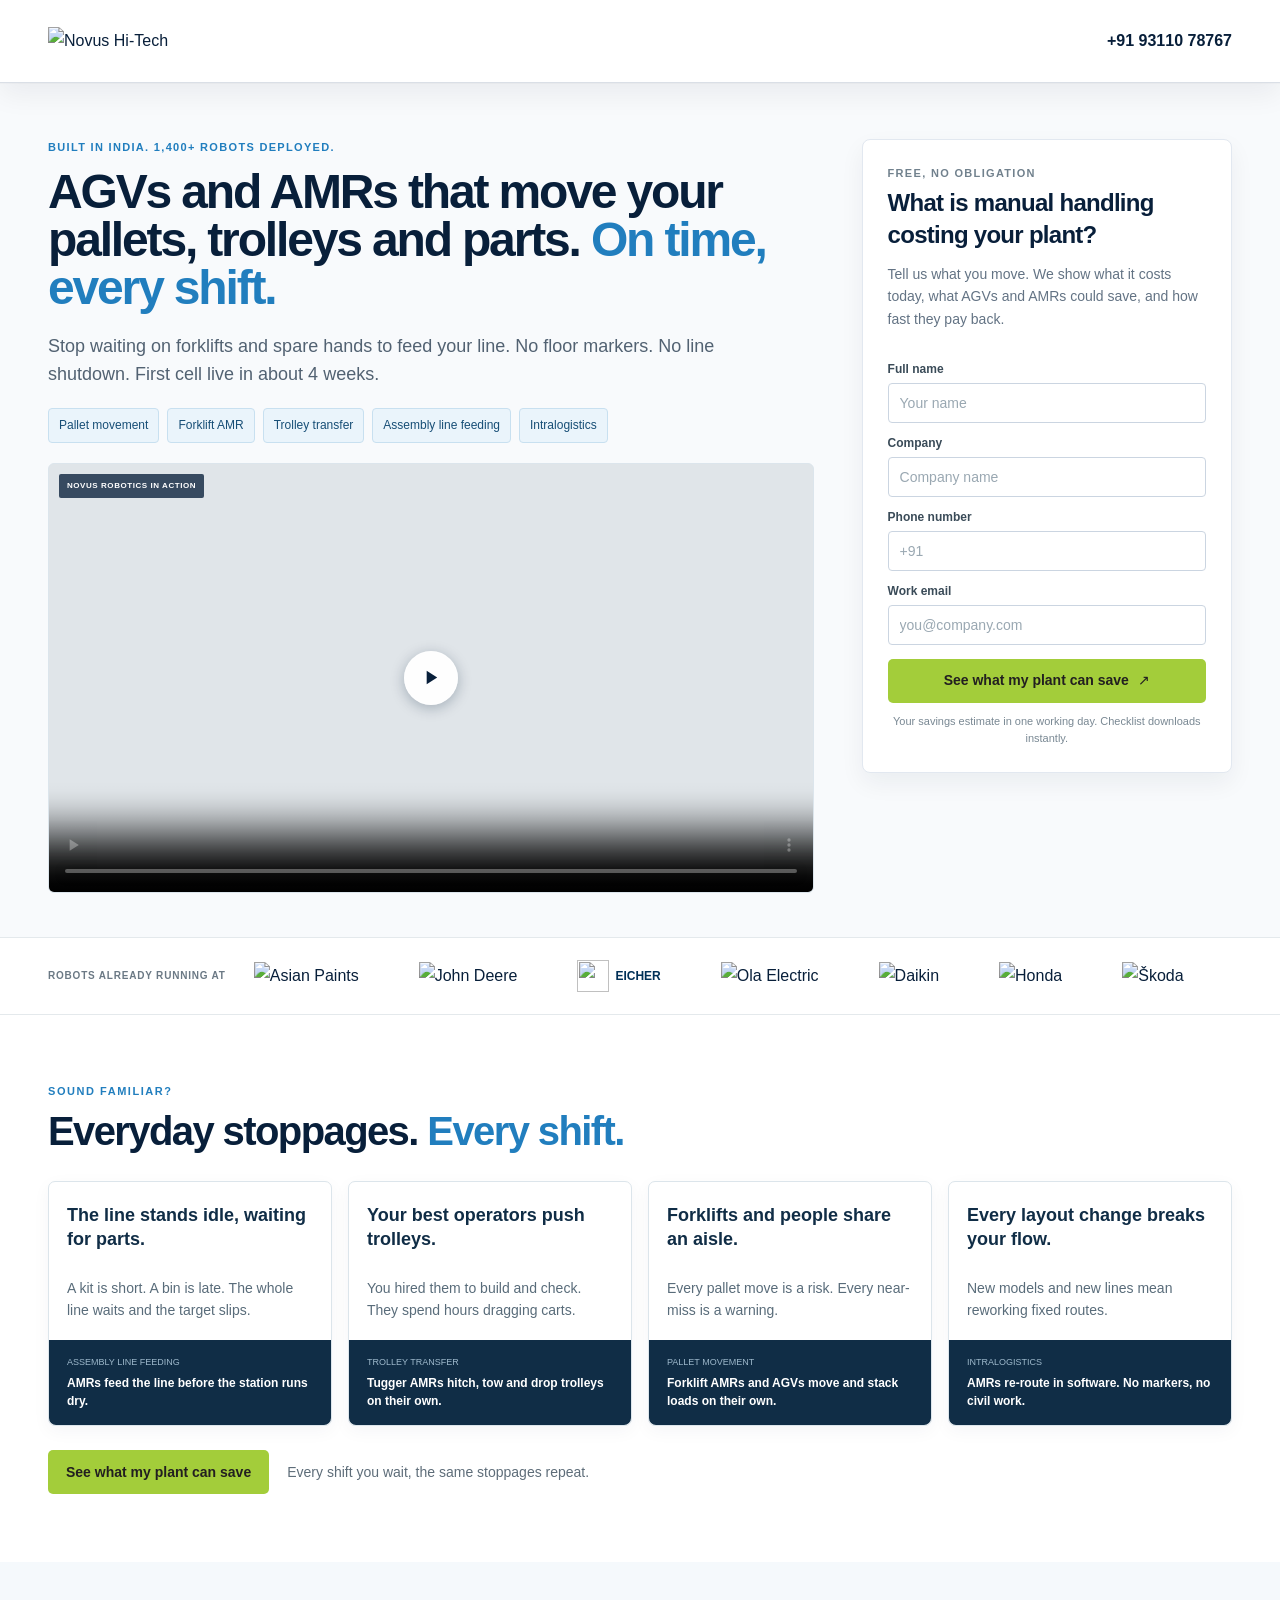
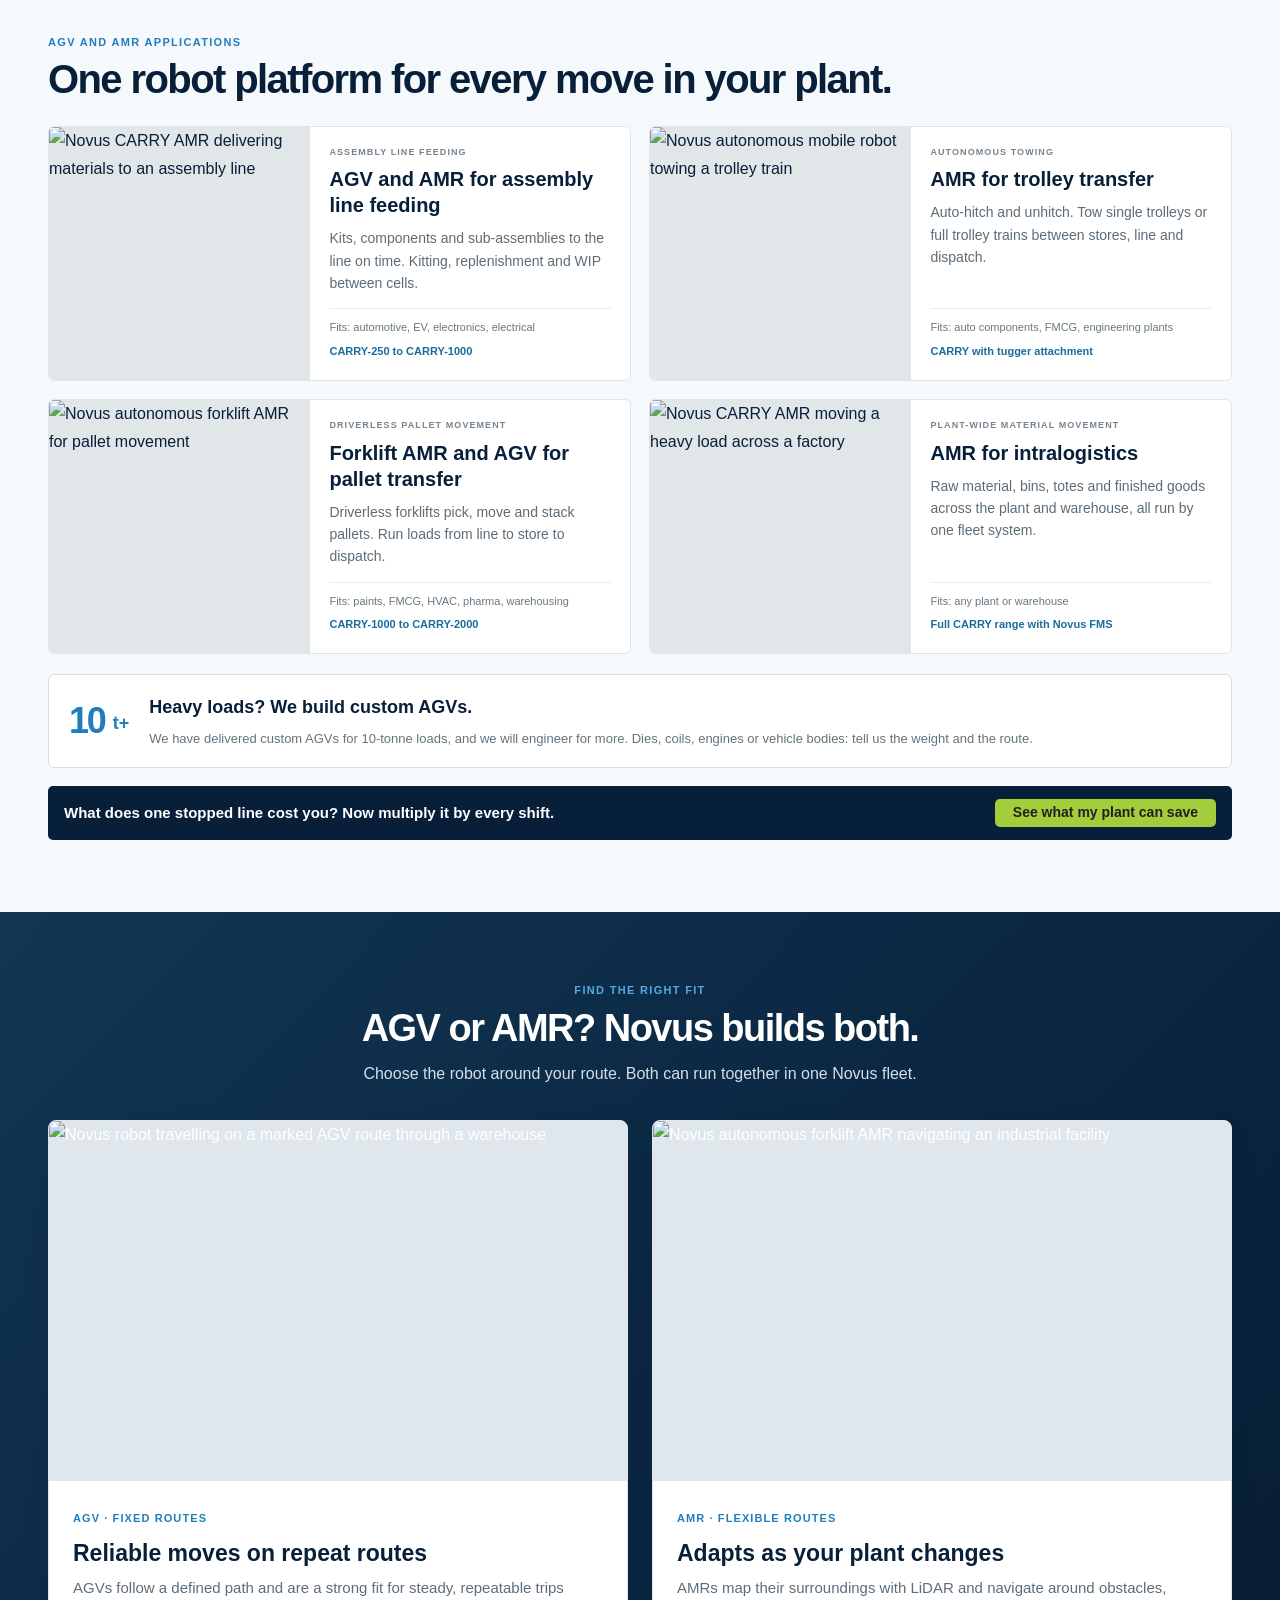
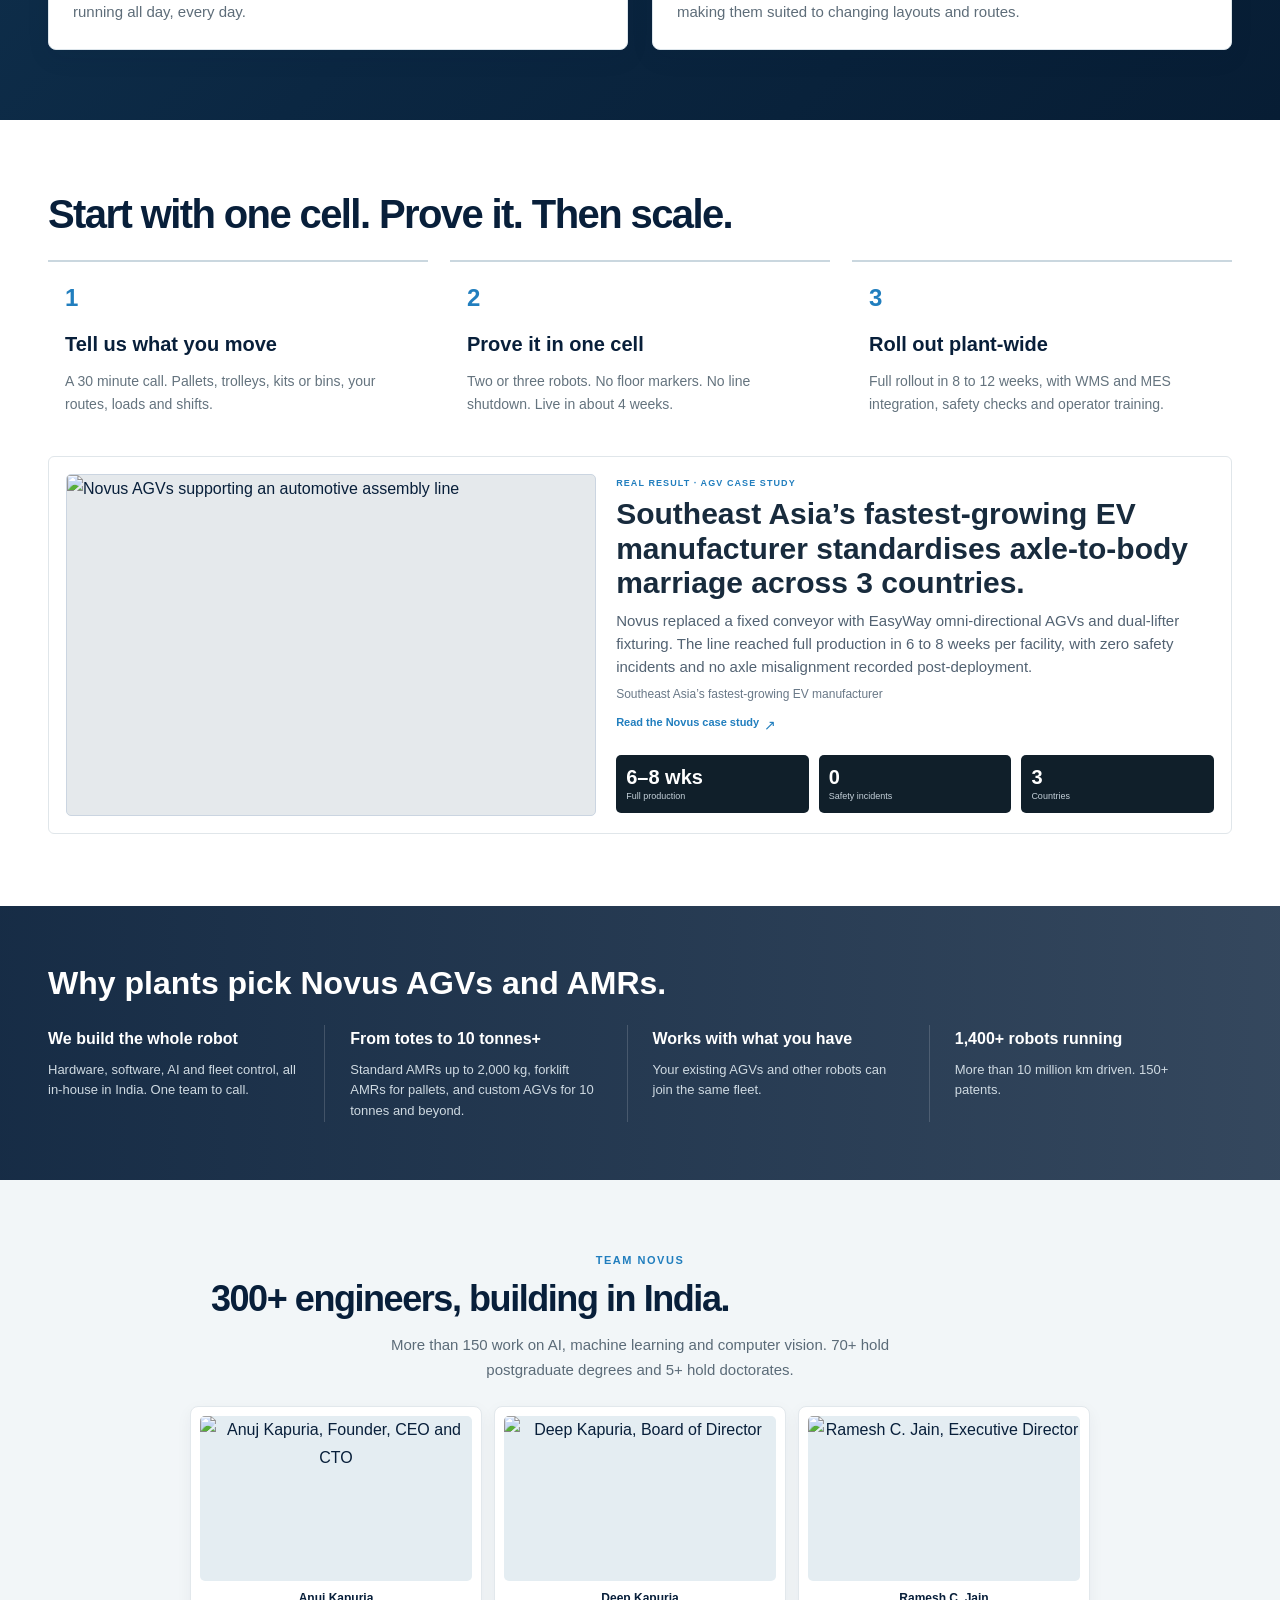
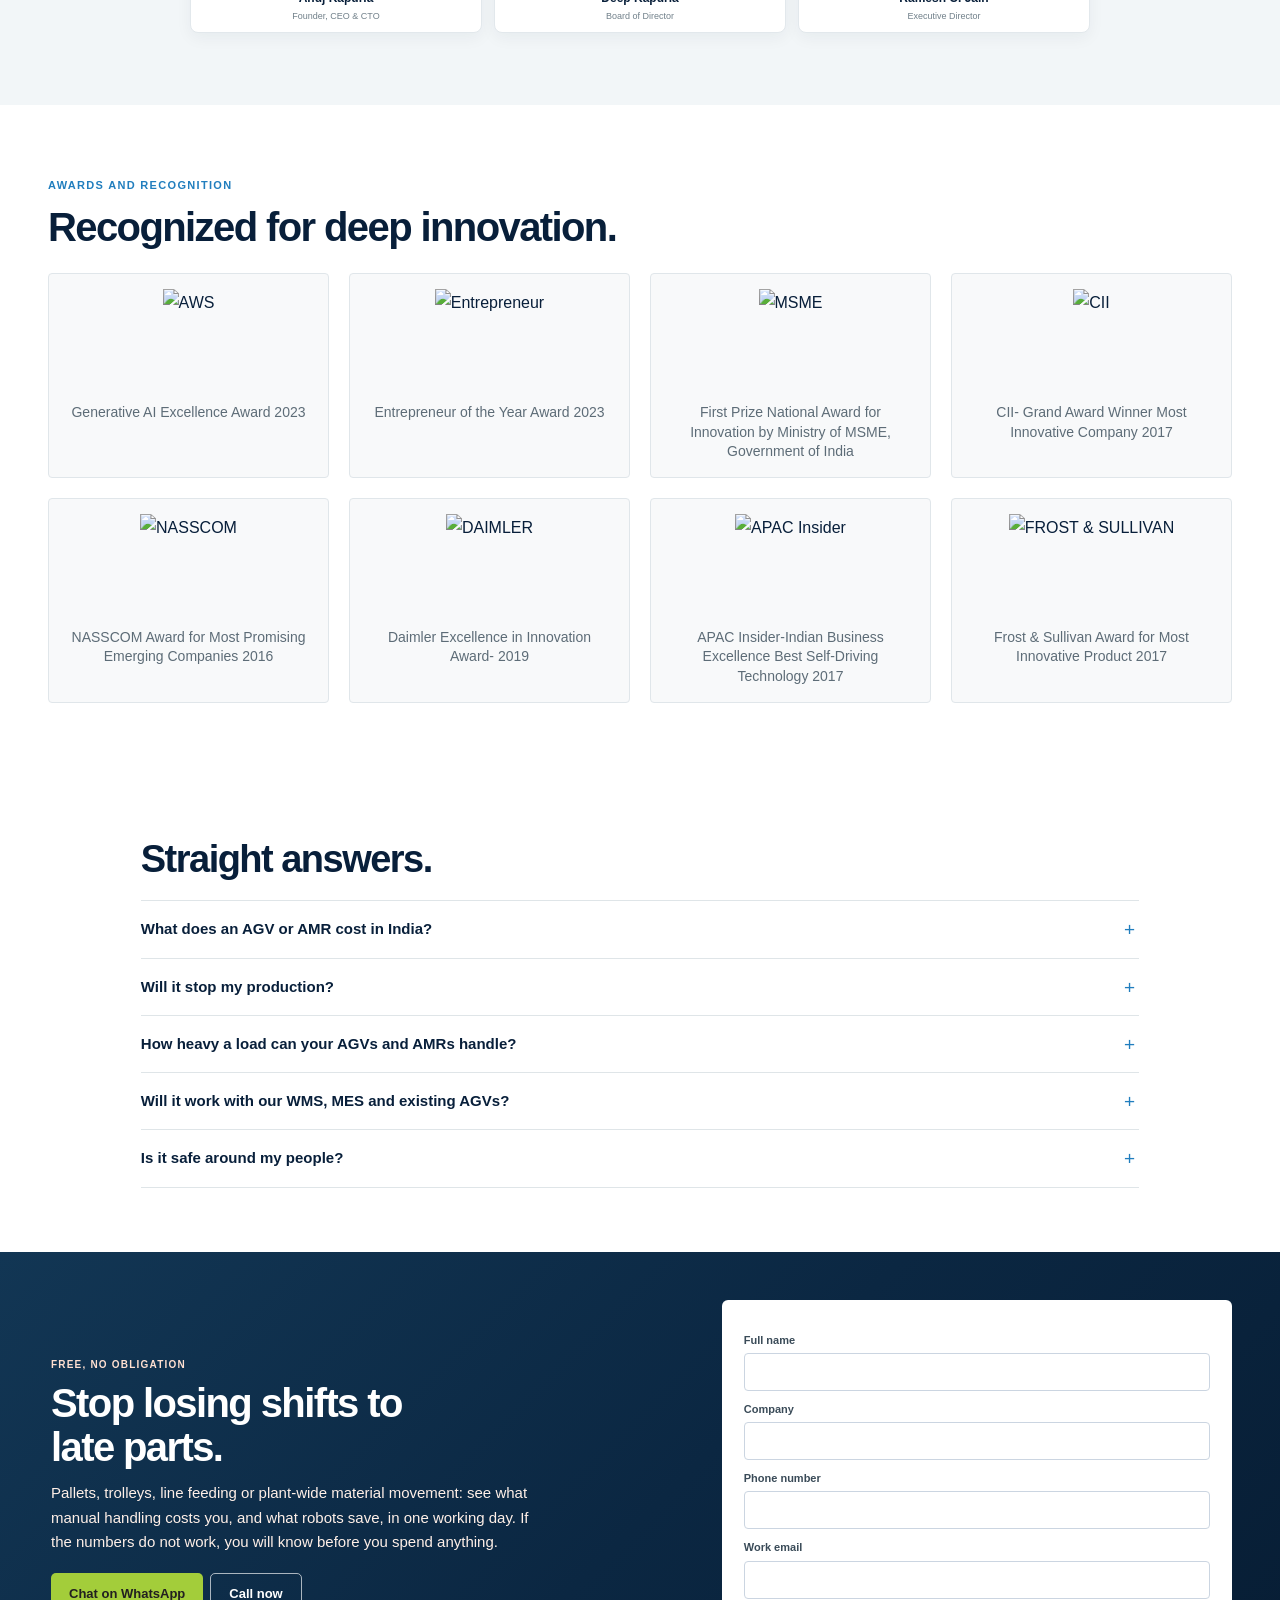
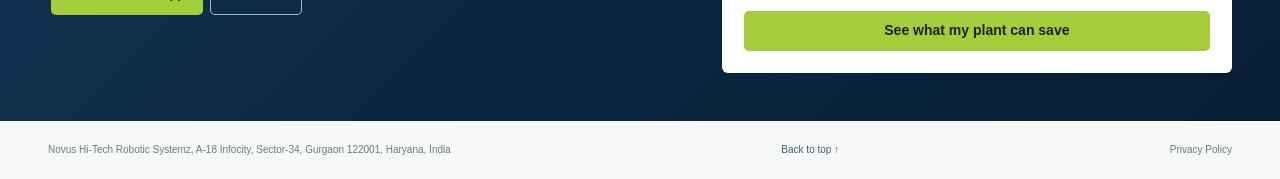
==== commit 630e7ab3: "added video and make some changes in the content" ====
--- a/index.html
+++ b/index.html
@@ -15,7 +15,7 @@
     <header class="site-header">
       <div class="container header-inner">
         <a class="brand" href="#" aria-label="Novus Hi-Tech">
-          <img src="https://solar.novushitech.com/images/novus-logo.png" alt="Novus Hi-Tech">
+          <img src="https://novushitech.com/wp-content/uploads/2026/08/Novus-Logo-e1786693865939-768x256.webp" alt="Novus Hi-Tech">
         </a>
         <a class="header-phone" href="tel:+919311078767">+91 93110 78767</a>
       </div>
@@ -33,7 +33,7 @@
             </div>
             <div class="video-card">
               <video id="hero-video" class="hero-video" controls playsinline preload="metadata" poster="https://novushitech.com/wp-content/uploads/2026/08/material-movment.webp" aria-label="Novus Hi-Tech robotics video">
-                <source src="https://novushitech.com/wp-content/uploads/2026/08/Novus-Homepage-video-1-1-1.mp4" type="video/mp4">
+                <source src="hero-video.mp4" type="video/mp4">
                 Your browser does not support HTML video.
               </video>
               <button class="video-toggle" type="button" aria-label="Play video" aria-controls="hero-video" aria-pressed="false" data-video-toggle>
@@ -48,7 +48,7 @@
             <p class="eyebrow">FREE, NO OBLIGATION</p>
             <h2 id="estimate-heading">What is manual handling costing your plant?</h2>
             <p>Tell us what you move. We show what it costs today, what AGVs and AMRs could save, and how fast they pay back.</p>
-            <form class="lead-form" data-lead-form>
+            <form class="lead-form" data-lead-form action="https://formspree.io/f/xnpdnlbk" method="POST">
               <label for="hero-name">Full name</label>
               <input id="hero-name" name="name" autocomplete="name" placeholder="Your name" required>
               <label for="hero-company">Company</label>
@@ -57,6 +57,8 @@
               <input id="hero-phone" name="phone" type="tel" autocomplete="tel" placeholder="+91" required>
               <label for="hero-email">Work email</label>
               <input id="hero-email" name="email" type="email" autocomplete="email" placeholder="you@company.com" required>
+              <input type="hidden" name="_subject" value="Google ads enquiry for mobile robotics">
+              <input type="hidden" name="_email" value="marketing@novushitech.com">
               <button class="button button-blue" type="submit">See what my plant can save <span>↗</span></button>
               <p class="form-note">Your savings estimate in one working day. Checklist downloads instantly.</p>
               <p class="form-status" aria-live="polite"></p>
@@ -68,13 +70,23 @@
       <section class="customer-strip" aria-label="Companies running Novus robots">
         <div class="container customer-inner">
           <p>ROBOTS ALREADY RUNNING AT</p>
-          <div class="customer-names">
-            <img class="customer-logo customer-logo-asian" src="https://novushitech.com/wp-content/uploads/2026/07/asianpaint-logo.png" alt="Asian Paints" loading="lazy">
-            <img class="customer-logo" src="https://solar.novushitech.com/images/partners/john-deere.svg" alt="John Deere" loading="lazy">
-            <span class="customer-wordmark" aria-label="Volvo Eicher"><img src="https://cdn.simpleicons.org/volvo/003057" alt="" loading="lazy"><span>EICHER</span></span>
-            <img class="customer-logo" src="https://novushitech.com/wp-content/uploads/2025/12/OLA_Electric_logo.svg-1.png" alt="Ola Electric" loading="lazy">
-            <img class="customer-logo" src="https://solar.novushitech.com/images/partners/daikin.svg" alt="Daikin" loading="lazy">
-            <img class="customer-logo customer-logo-skoda" src="https://novushitech.com/wp-content/uploads/2026/07/logo-5-1.png" alt="Škoda" loading="lazy">
+          <div class="customer-slider">
+            <div class="customer-track">
+              <img class="customer-logo customer-logo-asian" src="https://novushitech.com/wp-content/uploads/2026/07/asianpaint-logo.png" alt="Asian Paints" loading="lazy">
+              <img class="customer-logo customer-logo-john" src="https://solar.novushitech.com/images/partners/john-deere.svg" alt="John Deere" loading="lazy">
+              <span class="customer-wordmark" aria-label="Volvo Eicher"><img src="https://cdn.simpleicons.org/volvo/003057" alt="" loading="lazy"><span>EICHER</span></span>
+              <img class="customer-logo" src="https://novushitech.com/wp-content/uploads/2025/12/OLA_Electric_logo.svg-1.png" alt="Ola Electric" loading="lazy">
+              <img class="customer-logo customer-logo-daikin" src="https://solar.novushitech.com/images/partners/daikin.svg" alt="Daikin" loading="lazy">
+              <img class="customer-logo" src="https://novushitech.com/wp-content/uploads/2026/07/logo-1-1.png" alt="Honda" loading="lazy">
+              <img class="customer-logo customer-logo-skoda" src="https://novushitech.com/wp-content/uploads/2026/07/logo-5-1.png" alt="Škoda" loading="lazy">
+              <img class="customer-logo customer-logo-asian" src="https://novushitech.com/wp-content/uploads/2026/07/asianpaint-logo.png" alt="Asian Paints" loading="lazy">
+              <img class="customer-logo customer-logo-john" src="https://solar.novushitech.com/images/partners/john-deere.svg" alt="John Deere" loading="lazy">
+              <span class="customer-wordmark" aria-label="Volvo Eicher"><img src="https://cdn.simpleicons.org/volvo/003057" alt="" loading="lazy"><span>EICHER</span></span>
+              <img class="customer-logo" src="https://novushitech.com/wp-content/uploads/2025/12/OLA_Electric_logo.svg-1.png" alt="Ola Electric" loading="lazy">
+              <img class="customer-logo customer-logo-daikin" src="https://solar.novushitech.com/images/partners/daikin.svg" alt="Daikin" loading="lazy">
+              <img class="customer-logo" src="https://novushitech.com/wp-content/uploads/2026/07/logo-1-1.png" alt="Honda" loading="lazy">
+              <img class="customer-logo customer-logo-skoda" src="https://novushitech.com/wp-content/uploads/2026/07/logo-5-1.png" alt="Škoda" loading="lazy">
+            </div>
           </div>
         </div>
       </section>
@@ -116,14 +128,14 @@
           <div class="application-grid">
             <article class="application-card">
               <img src="https://novushitech.com/wp-content/uploads/2026/08/assembly-line.webp" alt="Novus CARRY AMR delivering materials to an assembly line" loading="lazy">
-              <div class="application-copy"><p class="eyebrow">ASSEMBLY LINE FEEDING</p><h3>AMR for assembly line feeding</h3><p>Kits, components and sub-assemblies to the line on time. Kitting, replenishment and WIP between cells.</p><div class="application-meta"><span>Fits: automotive, EV, electronics, electrical</span><strong>CARRY-250 to CARRY-1000</strong></div></div>
+              <div class="application-copy"><p class="eyebrow">ASSEMBLY LINE FEEDING</p><h3>AGV and AMR for assembly line feeding</h3><p>Kits, components and sub-assemblies to the line on time. Kitting, replenishment and WIP between cells.</p><div class="application-meta"><span>Fits: automotive, EV, electronics, electrical</span><strong>CARRY-250 to CARRY-1000</strong></div></div>
             </article>
             <article class="application-card">
               <img src="https://novushitech.com/wp-content/uploads/2026/08/tugging-towing.webp" alt="Novus autonomous mobile robot towing a trolley train" loading="lazy">
               <div class="application-copy"><p class="eyebrow">AUTONOMOUS TOWING</p><h3>AMR for trolley transfer</h3><p>Auto-hitch and unhitch. Tow single trolleys or full trolley trains between stores, line and dispatch.</p><div class="application-meta"><span>Fits: auto components, FMCG, engineering plants</span><strong>CARRY with tugger attachment</strong></div></div>
             </article>
             <article class="application-card">
-              <img src="https://novushitech.com/wp-content/uploads/2026/08/Forklifter.webp" alt="Novus autonomous forklift AMR for pallet movement" loading="lazy">
+              <img src="https://novushitech.com/wp-content/uploads/2023/10/Novus-Images-200X200-04.jpg" alt="Novus autonomous forklift AMR for pallet movement" loading="lazy">
               <div class="application-copy"><p class="eyebrow">DRIVERLESS PALLET MOVEMENT</p><h3>Forklift AMR and AGV for pallet transfer</h3><p>Driverless forklifts pick, move and stack pallets. Run loads from line to store to dispatch.</p><div class="application-meta"><span>Fits: paints, FMCG, HVAC, pharma, warehousing</span><strong>CARRY-1000 to CARRY-2000</strong></div></div>
             </article>
             <article class="application-card">
@@ -208,8 +220,49 @@
 
       <section class="section team-awards">
         <div class="container team-grid">
-          <div class="team-copy"><p class="eyebrow">TEAM NOVUS</p><h2>300+ engineers, building in India.</h2><p>More than 150 work on AI, machine learning and computer vision. 70+ hold postgraduate degrees and 5+ hold doctorates.</p><div class="leaders"><div><img src="https://novushitech.com/wp-content/uploads/2024/02/Asset-16@2x.png" alt="Anuj Kapuria, Founder, CEO and CTO" loading="lazy"><p><strong>Anuj Kapuria</strong><small>Founder, CEO &amp; CTO</small></p></div><div><img src="https://novushitech.com/wp-content/uploads/2024/02/Asset-13@2x.png" alt="Ramesh C. Jain, Executive Director" loading="lazy"><p><strong>Ramesh C. Jain</strong><small>Executive Director</small></p></div><div><img src="https://novushitech.com/wp-content/uploads/2024/02/Asset-14@2x.png" alt="Deep Kapuria, Board Director" loading="lazy"><p><strong>Deep Kapuria</strong><small>Board Director</small></p></div></div></div>
-          <div class="awards"><p class="eyebrow">AWARDS AND RECOGNITION</p><ul><li><strong>CII Design Excellence Award</strong><span>For Autonomous Mobile Robots</span></li><li><strong>National Award for Innovation, First Prize</strong><span>Ministry of MSME, Government of India</span></li><li><strong>CII Grand Award</strong><span>Most Innovative Company</span></li><li><strong>Daimler Excellence in Innovation</strong><span>2018</span></li><li><strong>NASSCOM Most Promising Emerging Companies</strong><span>2016</span></li></ul></div>
+          <div class="team-copy"><p class="eyebrow">TEAM NOVUS</p><h2>300+ engineers, building in India.</h2><p>More than 150 work on AI, machine learning and computer vision. 70+ hold postgraduate degrees and 5+ hold doctorates.</p><div class="leaders"><div><img src="https://novushitech.com/wp-content/uploads/2024/02/Asset-16@2x.png" alt="Anuj Kapuria, Founder, CEO and CTO" loading="lazy"><p><strong>Anuj Kapuria</strong><small>Founder, CEO &amp; CTO</small></p></div><div><img src="https://novushitech.com/wp-content/uploads/2024/02/Asset-14@2x.png" alt="Deep Kapuria, Board of Director" loading="lazy"><p><strong>Deep Kapuria</strong><small>Board of Director</small></p></div><div><img src="https://novushitech.com/wp-content/uploads/2024/02/Asset-13@2x.png" alt="Ramesh C. Jain, Executive Director" loading="lazy"><p><strong>Ramesh C. Jain</strong><small>Executive Director</small></p></div></div></div>
+
+        </div>
+      </section>
+
+      <section class="section awards-section">
+        <div class="container">
+          <p class="eyebrow">AWARDS AND RECOGNITION</p>
+          <h2>Recognized for deep innovation.</h2>
+          <div class="awards-grid">
+            <div class="award-item">
+              <img src="https://acdn.inaiways.com/filters:format(webp)/filters:quality(100)/filters:proportion(1)/enquiry.novushitech.com/award-1.webp" alt="AWS" loading="lazy">
+              <p>Generative AI Excellence Award 2023</p>
+            </div>
+            <div class="award-item">
+              <img src="https://acdn.inaiways.com/filters:format(webp)/filters:quality(100)/filters:proportion(1)/enquiry.novushitech.com/award-2.webp" alt="Entrepreneur" loading="lazy">
+              <p>Entrepreneur of the Year Award 2023</p>
+            </div>
+            <div class="award-item">
+              <img src="https://acdn.inaiways.com/filters:format(webp)/filters:quality(100)/filters:proportion(1)/enquiry.novushitech.com/award-3.webp" alt="MSME" loading="lazy">
+              <p>First Prize National Award for Innovation by Ministry of MSME, Government of India</p>
+            </div>
+            <div class="award-item">
+              <img src="https://acdn.inaiways.com/filters:format(webp)/filters:quality(100)/filters:proportion(1)/enquiry.novushitech.com/award-4.webp" alt="CII" loading="lazy">
+              <p>CII- Grand Award Winner Most Innovative Company 2017</p>
+            </div>
+            <div class="award-item">
+              <img src="https://acdn.inaiways.com/filters:format(webp)/filters:quality(100)/filters:proportion(1)/enquiry.novushitech.com/award-5.webp" alt="NASSCOM" loading="lazy">
+              <p>NASSCOM Award for Most Promising Emerging Companies 2016</p>
+            </div>
+            <div class="award-item">
+              <img src="https://acdn.inaiways.com/filters:format(webp)/filters:quality(100)/filters:proportion(1)/enquiry.novushitech.com/award-6.webp" alt="DAIMLER" loading="lazy">
+              <p>Daimler Excellence in Innovation Award- 2019</p>
+            </div>
+            <div class="award-item">
+              <img src="https://acdn.inaiways.com/filters:format(webp)/filters:quality(100)/filters:proportion(1)/enquiry.novushitech.com/award-7.webp" alt="APAC Insider" loading="lazy">
+              <p>APAC Insider-Indian Business Excellence Best Self-Driving Technology 2017</p>
+            </div>
+            <div class="award-item">
+              <img src="https://acdn.inaiways.com/filters:format(webp)/filters:quality(100)/filters:proportion(1)/enquiry.novushitech.com/award-8.webp" alt="FROST & SULLIVAN" loading="lazy">
+              <p>Frost & Sullivan Award for Most Innovative Product 2017</p>
+            </div>
+          </div>
         </div>
       </section>
 
@@ -229,7 +282,7 @@
       <section class="final-cta" id="estimate">
         <div class="container final-grid">
           <div class="final-copy"><p class="eyebrow">FREE, NO OBLIGATION</p><h2>Stop losing shifts to late parts.</h2><p>Pallets, trolleys, line feeding or plant-wide material movement: see what manual handling costs you, and what robots save, in one working day. If the numbers do not work, you will know before you spend anything.</p><div><a class="button button-white" href="https://wa.me/919311078767" target="_blank" rel="noopener noreferrer">Chat on WhatsApp</a><a class="button button-outline" href="tel:+919311078767">Call now</a></div></div>
-          <form class="bottom-form" data-lead-form><label for="footer-name">Full name</label><input id="footer-name" name="name" autocomplete="name" required><label for="footer-company">Company</label><input id="footer-company" name="company" autocomplete="organization" required><label for="footer-phone">Phone number</label><input id="footer-phone" name="phone" type="tel" autocomplete="tel" required><label for="footer-email">Work email</label><input id="footer-email" name="email" type="email" autocomplete="email" required><button class="button button-blue" type="submit">See what my plant can save</button><p class="form-status" aria-live="polite"></p></form>
+          <form class="bottom-form" data-lead-form action="https://formspree.io/f/xnpdnlbk" method="POST"><label for="footer-name">Full name</label><input id="footer-name" name="name" autocomplete="name" required><label for="footer-company">Company</label><input id="footer-company" name="company" autocomplete="organization" required><label for="footer-phone">Phone number</label><input id="footer-phone" name="phone" type="tel" autocomplete="tel" required><label for="footer-email">Work email</label><input id="footer-email" name="email" type="email" autocomplete="email" required><input type="hidden" name="_subject" value="Google ads enquiry for mobile robotics"><input type="hidden" name="_email" value="marketing@novushitech.com"><button class="button button-blue" type="submit">See what my plant can save</button><p class="form-status" aria-live="polite"></p></form>
         </div>
       </section>
     </main>
--- a/styles.css
+++ b/styles.css
@@ -1,690 +1,716 @@
-:root {
-  --navy: #081f3a;
-  --navy-light: #0b2d4c;
-  --blue: #217ebe;
-  --blue-light: #2b93cf;
-  --green: #8db52e;
-  --lime: #a3cd3a;
-  --ink: #17232c;
-  --muted: #627181;
-  --line: #dce5ec;
-  --page: #f4f6f7;
-  --white: #fff;
-  font-family: Arial, Helvetica, sans-serif;
-  color: var(--ink);
-  background: var(--page);
-  font-synthesis: none;
-  text-rendering: optimizeLegibility;
-}
-
-* { box-sizing: border-box; }
-html { scroll-behavior: smooth; scroll-padding-top: 85px; }
-body { margin: 0; background: var(--page); font-size: 13px; line-height: 1.55; }
-a { color: inherit; text-decoration: none; }
-img { display: block; max-width: 100%; }
-button, input { font: inherit; }
-button:focus-visible, a:focus-visible, input:focus-visible, summary:focus-visible { outline: 3px solid var(--lime); outline-offset: 3px; }
-.container { width: min(1110px, calc(100% - 44px)); margin-inline: auto; }
-.skip-link { position: fixed; z-index: 20; top: 8px; left: 8px; padding: 9px 13px; color: var(--navy); background: white; transform: translateY(-150%); }
-.skip-link:focus { transform: translateY(0); }
-.site-header { position: sticky; z-index: 10; top: 0; color: #fff; background: var(--navy); box-shadow: 0 2px 7px rgba(8,31,58,.12); }
-.header-inner { min-height: 47px; display: flex; align-items: center; justify-content: space-between; gap: 20px; }
-.brand { display: flex; align-items: center; gap: 8px; min-width: 160px; }
-.brand img { width: 106px; height: auto; object-fit: contain; }
-.brand > span { padding-left: 8px; color: #fff; border-left: 1px solid rgba(255,255,255,.4); font-size: 8px; font-weight: 700; letter-spacing: .11em; }
-.site-nav { display: flex; align-items: center; gap: 21px; }
-.site-nav > a:not(.button) { color: #e4edf4; font-size: 10px; }
-.site-nav > a:not(.button):hover { color: var(--lime); }
-.phone-link { white-space: nowrap; }
-.button { min-height: 34px; display: inline-flex; align-items: center; justify-content: center; gap: 9px; padding: 0 14px; border: 0; border-radius: 3px; font-size: 10px; font-weight: 700; line-height: 1.2; cursor: pointer; transition: background .18s ease, transform .18s ease; }
-.button:hover { transform: translateY(-1px); }
-.button-blue { color: white; background: var(--blue); }
-.button-blue:hover { background: var(--blue-light); }
-.button-green { color: #152400; background: var(--lime); }
-.button-green:hover { background: #b6d957; }
-.button-white { color: var(--navy); background: white; }
-.button-outline { color: white; background: transparent; border: 1px solid rgba(255,255,255,.65); }
-.button-outline:hover { color: var(--navy); background: white; }
-.menu-toggle { display: none; }
-.hero { padding: 30px 0 22px; background: #f0f3f5; }
-.hero-grid { display: grid; grid-template-columns: minmax(0, 1.55fr) minmax(280px, .75fr); align-items: start; gap: 30px; }
-.eyebrow { margin: 0 0 10px; color: #5b6d7e; font-size: 8px; font-weight: 700; letter-spacing: .1em; line-height: 1.4; }
-.hero-copy h1 { max-width: 670px; margin: 0; color: var(--navy); font-size: clamp(29px, 3.4vw, 41px); font-weight: 750; line-height: 1.13; letter-spacing: -.045em; }
-.hero-copy h1 span { color: var(--blue); }
-.hero-lede { max-width: 605px; margin: 11px 0 12px; color: #485968; font-size: 12px; line-height: 1.65; }
-.use-tags { display: flex; flex-wrap: wrap; gap: 5px; margin-bottom: 12px; }
-.use-tags span { padding: 4px 7px; color: #32495c; background: #e6edf2; border: 1px solid #d5e0e7; border-radius: 2px; font-size: 8px; }
-.video-card { position: relative; aspect-ratio: 16 / 9; overflow: hidden; background: #e0e5e9; border: 1px solid #ced8de; }
-.hero-video { display: block; width: 100%; height: 100%; object-fit: cover; }
-.video-toggle { position: absolute; z-index: 2; top: 50%; left: 50%; display: grid; width: 54px; height: 54px; place-items: center; padding: 0; color: var(--navy); background: rgba(255,255,255,.94); border: 1px solid rgba(255,255,255,.8); border-radius: 50%; box-shadow: 0 3px 14px rgba(8,31,58,.28); cursor: pointer; transform: translate(-50%, -50%); transition: background .18s ease, transform .18s ease; }
-.video-toggle:hover { background: #fff; transform: translate(-50%, -50%) scale(1.06); }
-.video-toggle:focus-visible { outline: 3px solid var(--blue); outline-offset: 3px; }
-.video-toggle-icon { width: 23px; height: 23px; fill: currentColor; }
-.video-icon-pause, .video-card.is-playing .video-icon-play { display: none; }
-.video-card.is-playing .video-icon-pause { display: block; }
-.video-status { position: absolute; width: 1px; height: 1px; padding: 0; margin: -1px; overflow: hidden; clip: rect(0,0,0,0); white-space: nowrap; border: 0; }
-.video-badge { position: absolute; top: 10px; left: 10px; padding: 5px 8px; color: #fff; background: rgba(8,31,58,.78); border-radius: 2px; font-size: 8px; font-weight: 700; letter-spacing: .07em; pointer-events: none; }
-.estimate-card { padding: 16px 17px 12px; background: #fff; border: 1px solid #dfe5e9; border-radius: 4px; box-shadow: 0 4px 16px rgba(8,31,58,.06); }
-.estimate-card .eyebrow { margin-bottom: 5px; color: #71818d; font-size: 7px; }
-.estimate-card h2 { margin: 0 0 7px; color: var(--navy); font-size: 19px; line-height: 1.23; letter-spacing: -.035em; }
-.estimate-card > p:not(.eyebrow) { margin: 0 0 12px; color: #5e6d79; font-size: 9px; line-height: 1.55; }
-.lead-form { display: grid; grid-template-columns: 1fr; }
-.lead-form label, .bottom-form label { margin: 6px 0 3px; color: #3a4b58; font-size: 8px; font-weight: 700; }
-.lead-form input, .bottom-form input { width: 100%; height: 27px; padding: 0 8px; color: var(--ink); background: white; border: 1px solid #cfd9e0; border-radius: 2px; font-size: 9px; }
-.lead-form input::placeholder { color: #9aa8b2; }
-.lead-form .button { width: 100%; margin-top: 10px; }
-.lead-form .button span { font-size: 14px; }
-.form-note { margin: 6px 0 0; color: #798893; font-size: 7px; line-height: 1.4; text-align: center; }
-.form-status { margin: 5px 0 0; color: #176b3e; font-size: 8px; }
-.form-status:empty { display: none; }
-.form-status a { display: inline-block; margin-top: 3px; font-weight: 700; text-decoration: underline; text-underline-offset: 2px; }
-.customer-strip { background: #fff; border-top: 1px solid #e4e9ec; border-bottom: 1px solid #e4e9ec; }
-.customer-inner { min-height: 54px; display: flex; align-items: center; justify-content: space-between; gap: 20px; }
-.customer-inner > p { flex: 0 0 auto; margin: 0; color: #6b7985; font-size: 7px; font-weight: 700; letter-spacing: .08em; }
-.customer-names { flex: 1; display: flex; justify-content: space-between; align-items: center; gap: 15px; }
-.customer-names span { color: #33475a; font-size: 10px; font-weight: 700; white-space: nowrap; }
-.section { padding: 33px 0; }
-.section h2, .team-copy h2, .final-copy h2 { margin: 0 0 17px; color: var(--navy); font-size: 24px; line-height: 1.18; letter-spacing: -.04em; }
-.section h2 span { color: var(--blue); }
-.problems { background: #f4f6f7; }
-.problems > .container > .eyebrow, .applications > .container > .eyebrow { margin-bottom: 6px; }
-.problems h2, .applications h2 { margin-bottom: 13px; }
-.problem-grid { display: grid; grid-template-columns: repeat(4, 1fr); gap: 10px; }
-.problem-card { display: flex; min-height: 155px; flex-direction: column; justify-content: space-between; padding: 12px 12px 0; background: #fff; border: 1px solid #e0e6ea; border-radius: 3px; }
-.problem-card h3 { margin: 0 0 5px; color: var(--navy); font-size: 12px; line-height: 1.35; }
-.problem-copy > p { margin: 0 0 9px; color: #61707c; font-size: 9px; line-height: 1.45; }
-.problem-solution { display: grid; gap: 3px; margin: 0 -12px; padding: 9px 12px; color: white; background: var(--navy); border-radius: 0 0 3px 3px; }
-.problem-solution span { color: #b7c8d3; font-size: 6px; font-weight: 700; letter-spacing: .08em; }
-.problem-solution strong { font-size: 8px; line-height: 1.4; }
-.inline-cta { display: flex; align-items: center; gap: 12px; margin-top: 12px; }
-.inline-cta .button { min-width: 165px; }
-.inline-cta > span { color: #64727d; font-size: 9px; }
-.applications { background: #edf1f3; }
-.application-grid { display: grid; grid-template-columns: repeat(2, 1fr); gap: 12px; }
-.application-card { display: grid; grid-template-columns: .9fr 1.1fr; min-height: 167px; overflow: hidden; background: #fff; border: 1px solid #dfe6ea; border-radius: 3px; }
-.application-card > img { width: 100%; height: 100%; min-height: 167px; object-fit: cover; background: #e1e6e9; }
-.application-copy { display: flex; flex-direction: column; padding: 11px 12px; }
-.application-copy .eyebrow { margin-bottom: 4px; color: #768490; font-size: 6px; }
-.application-copy h3 { margin: 0 0 5px; color: var(--navy); font-size: 13px; line-height: 1.25; }
-.application-copy > p:not(.eyebrow) { margin: 0 0 9px; color: #5d6c77; font-size: 8px; line-height: 1.48; }
-.application-meta { display: grid; gap: 4px; margin-top: auto; padding-top: 7px; border-top: 1px solid #e8edef; }
-.application-meta span { color: #687781; font-size: 7px; line-height: 1.4; }
-.application-meta strong { color: #176d9c; font-size: 7px; }
-.heavy-callout { display: grid; grid-template-columns: 70px 1fr; gap: 14px; align-items: center; margin-top: 13px; padding: 10px 14px; background: white; border: 1px solid #d5dfe5; border-radius: 4px; }
-.heavy-callout > strong { color: var(--blue); font-size: 28px; line-height: 1; letter-spacing: -.06em; }
-.heavy-callout > strong span { font-size: 13px; vertical-align: top; }
-.heavy-callout h3 { margin: 0 0 3px; color: var(--navy); font-size: 11px; }
-.heavy-callout p { margin: 0; color: #65737d; font-size: 8px; line-height: 1.45; }
-.compare-cta { display: flex; align-items: center; justify-content: space-between; gap: 14px; margin-top: 12px; padding: 8px 11px; color: white; background: var(--navy); border-radius: 3px; }
-.compare-cta strong { font-size: 9px; }
-.compare-cta .button { min-height: 28px; }
-.process { background: #f8f9fa; }
-.process h2 { margin-bottom: 12px; }
-.steps-grid { display: grid; grid-template-columns: repeat(3, 1fr); gap: 13px; }
-.steps-grid article { position: relative; padding: 10px 12px 12px; border-top: 2px solid #cad7df; }
-.steps-grid article > strong { color: var(--blue); font-size: 17px; }
-.steps-grid h3 { margin: 4px 0; color: var(--navy); font-size: 11px; }
-.steps-grid p { margin: 0; color: #64737e; font-size: 8px; line-height: 1.5; }
-.result-card { display: grid; grid-template-columns: .78fr 1.3fr .8fr; gap: 13px; align-items: center; margin-top: 15px; padding: 11px; background: white; border: 1px solid #e0e6ea; border-radius: 4px; }
-.result-card > img { width: 100%; height: 100px; object-fit: cover; }
-.result-card .eyebrow { margin-bottom: 4px; color: var(--blue); font-size: 6px; }
-.result-card h3 { margin: 0 0 4px; color: var(--navy); font-size: 12px; line-height: 1.35; }
-.result-card blockquote { margin: 0 0 3px; color: #526370; font-size: 8px; font-style: italic; }
-.result-card > div:nth-child(2) > p:last-child { margin: 0; color: #74828c; font-size: 7px; }
-.result-stats { display: grid; grid-template-columns: 1fr; gap: 5px; }
-.result-stats strong { display: flex; justify-content: space-between; gap: 8px; color: var(--blue); font-size: 12px; }
-.result-stats strong span { color: #687782; font-size: 7px; font-weight: 400; }
-.why-section { padding: 30px 0 32px; color: white; background: linear-gradient(90deg, rgba(8,31,58,.94), rgba(8,31,58,.82)), url("https://novushitech.com/wp-content/uploads/2026/08/material-movment.webp") center 48% / cover no-repeat; }
-.why-section h2 { margin: 0 0 15px; font-size: 19px; line-height: 1.25; }
-.why-grid { display: grid; grid-template-columns: repeat(4, 1fr); gap: 18px; }
-.why-grid article { padding-right: 12px; border-right: 1px solid rgba(255,255,255,.16); }
-.why-grid article:last-child { border: 0; }
-.why-grid h3 { margin: 0 0 4px; color: #fff; font-size: 9px; }
-.why-grid p { margin: 0; color: #cfdae2; font-size: 7px; line-height: 1.45; }
-.team-awards { background: #f3f5f6; }
-.team-grid { display: grid; grid-template-columns: 1fr 1fr; gap: 32px; }
-.team-copy h2 { margin: 0 0 6px; font-size: 19px; }
-.team-copy > p:not(.eyebrow) { max-width: 455px; margin: 0; color: #60707c; font-size: 8px; }
-.team-copy .eyebrow, .awards .eyebrow { margin-bottom: 6px; font-size: 6px; }
-.leaders { display: grid; grid-template-columns: repeat(3, minmax(0, 1fr)); gap: 12px; margin-top: 13px; }
-.leaders > div { display: flex; min-width: 0; flex-direction: column; gap: 8px; padding: 8px; background: #fff; border: 1px solid #e0e7eb; border-radius: 6px; }
-.leaders > div > span { display: grid; flex: 0 0 32px; width: 32px; height: 32px; place-items: center; color: #1d5e88; background: #e4edf2; border: 1px dashed #b9c9d3; border-radius: 50%; font-size: 8px; font-weight: 700; }
-.leaders p { display: grid; margin: 0; color: var(--navy); font-size: 7px; line-height: 1.3; }
-.leaders small { color: #71808a; font-size: 6px; }
-.awards ul { display: grid; gap: 5px; margin: 0; padding: 0; list-style: none; }
-.awards li { display: grid; gap: 1px; padding-bottom: 4px; border-bottom: 1px solid #dce3e7; }
-.awards li strong { color: var(--navy); font-size: 8px; }
-.awards li span { color: #6a7882; font-size: 7px; }
-.faq { padding: 30px 0 24px; background: #f7f8f8; }
-.faq h2 { margin-bottom: 11px; font-size: 21px; }
-.faq-list { border-top: 1px solid #dfe5e8; }
-.faq-list details { border-bottom: 1px solid #dfe5e8; }
-.faq-list summary { position: relative; padding: 8px 25px 8px 0; color: var(--navy); font-size: 9px; font-weight: 700; list-style: none; cursor: pointer; }
-.faq-list summary::-webkit-details-marker { display: none; }
-.faq-list summary::after { position: absolute; top: 6px; right: 4px; color: var(--blue); content: "+"; font-size: 15px; font-weight: 400; }
-.faq-list details[open] summary::after { content: "−"; }
-.faq-list details p { max-width: 850px; margin: 0 24px 9px 0; color: #63727c; font-size: 8px; line-height: 1.55; }
-.final-cta { padding: 16px 0; background: var(--blue); }
-.final-grid { display: grid; grid-template-columns: 1fr .8fr; gap: 22px; align-items: stretch; }
-.final-copy { display: flex; flex-direction: column; align-items: flex-start; justify-content: center; padding: 5px 3px; color: #fff; }
-.final-copy .eyebrow { margin-bottom: 5px; color: #ffe0d1; font-size: 7px; }
-.final-copy h2 { max-width: 390px; margin: 0 0 7px; color: #fff; font-size: 22px; }
-.final-copy > p:not(.eyebrow) { max-width: 480px; margin: 0 0 10px; color: #fff0e8; font-size: 8px; line-height: 1.5; }
-.final-copy > div { display: flex; gap: 7px; }
-.final-copy .button { min-height: 27px; font-size: 8px; }
-.final-cta .button-white { color: #221f20; background: var(--lime); }
-.final-cta .button-white:hover { background: #b6d957; }
-.bottom-form { display: grid; grid-template-columns: 1fr; padding: 11px 13px; background: white; border-radius: 3px; }
-.bottom-form label { margin-top: 4px; font-size: 7px; }
-.bottom-form input { height: 23px; font-size: 8px; }
-.bottom-form .button { min-height: 27px; margin-top: 8px; }
-.site-footer { color: #6d7983; background: #f7f8f8; }
-.footer-inner { min-height: 38px; display: flex; align-items: center; justify-content: space-between; gap: 16px; font-size: 7px; }
-.footer-inner a { color: #3c617d; }
-
-@media (min-width: 1400px) {
-  .hero { padding-top: 37px; padding-bottom: 28px; }
-  .hero-copy h1 { font-size: 45px; }
-  .application-card { min-height: 185px; }
-  .application-card > img { min-height: 185px; }
-}
-
-@media (max-width: 800px) {
-  .site-nav { gap: 12px; }
-  .site-nav > a:not(.button) { font-size: 9px; }
-  .hero-grid { grid-template-columns: 1.2fr .8fr; gap: 17px; }
-  .hero-copy h1 { font-size: 31px; }
-  .problem-grid { grid-template-columns: repeat(2, 1fr); }
-  .problem-card { min-height: 142px; }
-  .application-card { grid-template-columns: .8fr 1.2fr; }
-  .application-card, .application-card > img { min-height: 185px; }
-}
-
-@media (max-width: 600px) {
-  html { scroll-padding-top: 60px; }
-  .container { width: min(100% - 28px, 480px); }
-  .header-inner { min-height: 53px; }
-  .brand { min-width: 0; }
-  .brand img { width: 92px; }
-  .brand > span { font-size: 7px; }
-  .menu-toggle { display: grid; width: 35px; height: 35px; align-content: center; justify-items: center; gap: 4px; padding: 0; background: transparent; border: 1px solid rgba(255,255,255,.4); border-radius: 3px; }
-  .menu-toggle span { width: 16px; height: 1px; background: white; }
-  .menu-toggle[aria-expanded="true"] span:first-child { transform: translateY(5px) rotate(45deg); }
-  .menu-toggle[aria-expanded="true"] span:nth-child(2) { opacity: 0; }
-  .menu-toggle[aria-expanded="true"] span:last-child { transform: translateY(-5px) rotate(-45deg); }
-  .site-nav { position: absolute; top: 53px; right: 0; left: 0; display: none; align-items: stretch; gap: 0; padding: 5px 14px 14px; background: var(--navy); }
-  .site-nav.is-open { display: flex; flex-direction: column; }
-  .site-nav > a:not(.button) { padding: 10px 4px; border-bottom: 1px solid rgba(255,255,255,.14); font-size: 11px; }
-  .site-nav .nav-cta { margin-top: 10px; }
-  .hero { padding: 22px 0 17px; }
-  .hero-grid { grid-template-columns: 1fr; gap: 15px; }
-  .hero-copy h1 { max-width: 500px; font-size: clamp(28px, 8.3vw, 38px); }
-  .hero-lede { font-size: 11px; }
-  .estimate-card { padding: 14px; }
-  .estimate-card h2 { font-size: 20px; }
-  .lead-form { grid-template-columns: 1fr; }
-  .lead-form label, .lead-form input { grid-column: 1; }
-  .lead-form .button, .lead-form .form-note, .lead-form .form-status { grid-column: 1 / -1; }
-  .lead-form label { margin-top: 4px; }
-  .customer-inner { align-items: flex-start; flex-direction: column; gap: 10px; padding-block: 12px; }
-  .customer-inner > p { font-size: 7px; }
-  .customer-names { width: 100%; flex-wrap: wrap; justify-content: flex-start; gap: 8px 18px; }
-  .customer-names span { font-size: 9px; }
-  .section { padding: 27px 0; }
-  .section h2 { font-size: 21px; }
-  .problem-grid { gap: 7px; }
-  .problem-card { min-height: 151px; padding: 9px 9px 0; }
-  .problem-solution { margin-inline: -9px; padding-inline: 9px; }
-  .problem-card h3 { font-size: 11px; }
-  .problem-card > p { font-size: 8px; }
-  .inline-cta { align-items: flex-start; flex-direction: column; }
-  .inline-cta > span { font-size: 8px; }
-  .application-grid { grid-template-columns: 1fr; gap: 9px; }
-  .application-card { grid-template-columns: .8fr 1.2fr; min-height: 154px; }
-  .application-card > img { min-height: 154px; }
-  .application-copy { padding: 9px; }
-  .application-copy h3 { font-size: 12px; }
-  .application-copy > p:not(.eyebrow) { font-size: 7px; }
-  .heavy-callout { grid-template-columns: 52px 1fr; gap: 9px; padding: 10px; }
-  .heavy-callout > strong { font-size: 23px; }
-  .compare-cta { align-items: flex-start; flex-direction: column; }
-  .compare-section { grid-template-columns: 1fr; }
-  .compare-section > div { grid-column: auto; }
-  .steps-grid { grid-template-columns: 1fr; gap: 2px; }
-  .steps-grid article { padding: 8px 10px; }
-  .steps-grid article > strong { font-size: 15px; }
-  .result-card { grid-template-columns: 1fr 1fr; gap: 9px; }
-  .result-card > img { height: 95px; }
-  .why-grid { grid-template-columns: repeat(2, 1fr); gap: 12px; }
-  .why-grid article { min-height: 64px; }
-  .why-section h2 { font-size: 17px; }
-  .team-grid { grid-template-columns: 1fr; gap: 18px; }
-  .leaders { grid-template-columns: repeat(3, minmax(0, 1fr)); }
-  .faq { padding-block: 26px; }
-  .final-grid { grid-template-columns: 1fr; gap: 11px; }
-  .final-copy h2 { font-size: 22px; }
-  .bottom-form { grid-template-columns: 1fr; }
-  .bottom-form label, .bottom-form input { grid-column: 1; }
-  .bottom-form .button, .bottom-form .form-status { grid-column: 1 / -1; }
-  .footer-inner { align-items: flex-start; flex-direction: column; justify-content: center; gap: 4px; padding-block: 8px; font-size: 7px; }
-}
-
-@media (prefers-reduced-motion: reduce) {
-  *, *::before, *::after { scroll-behavior: auto !important; transition-duration: .01ms !important; }
-}
-
-.customer-inner { flex-wrap: wrap; }
-.customer-names { flex-wrap: wrap; gap: 20px 30px; }
-.customer-names .customer-logo { width: auto; max-width: 118px; height: 32px; object-fit: contain; }
-.customer-names .customer-logo-asian { max-width: 58px; height: 44px; }
-.customer-names .customer-logo-skoda { max-width: 50px; height: 40px; }
-.customer-wordmark { display: inline-flex; align-items: center; gap: 6px; color: #003057; font-size: 12px; font-weight: 700; white-space: nowrap; }
-.customer-names .customer-wordmark-acg { font-size: 18px; letter-spacing: -.06em; }
-.customer-names .customer-wordmark img { width: 25px; height: 25px; object-fit: contain; }
-
-.result-card { grid-template-columns: minmax(0, .94fr) minmax(0, 1.06fr); gap: 24px; align-items: stretch; margin-top: 24px; padding: 18px; border-radius: 8px; }
-.result-media { min-width: 0; min-height: 225px; overflow: hidden; background: #e5e9ec; border: 1px solid #cbd5e1; border-radius: 5px; }
-.result-media img { width: 100%; height: 100%; min-height: 225px; object-fit: cover; }
-.result-content { display: flex; min-width: 0; flex-direction: column; justify-content: space-between; gap: 18px; padding: 3px 0; }
-.result-copy .eyebrow { display: block; margin-bottom: 7px; color: var(--blue); font-size: 10px; }
-.result-copy h3 { margin: 0 0 9px; color: #182b3d; font-size: 40px; line-height: 1.1; }
-.result-copy > p { margin: 0 0 5px; color: #526272; font-size: 15px; line-height: 1.55; }
-.result-attribution { display: block; color: #697887; font-size: 12px; }
-.result-link { display: inline-flex; gap: 5px; margin-top: 8px; color: #217ebe; font-size: 11px; font-weight: 700; }
-.result-link:hover { color: #0b2d4c; text-decoration: underline; text-underline-offset: 3px; }
-.result-link span { font-size: 14px; }
-.result-stats { grid-template-columns: repeat(3, minmax(0, 1fr)); gap: 8px; }
-.result-stats > div { display: flex; min-width: 0; min-height: 58px; flex-direction: column; justify-content: center; padding: 7px 10px; color: #fff; background: #101f2a; border-radius: 5px; }
-.result-stats strong { display: block; color: #fff; font-size: 18px; line-height: 1.1; white-space: nowrap; }
-.result-stats > div > span { margin-top: 3px; color: #c4d0d9; font-size: 9px; line-height: 1.3; }
-
-.leaders > div { min-width: 0; }
-.leaders > div > img { display: block; width: 100%; height: 145px; object-fit: cover; object-position: center 20%; background: #e4edf2; border: 1px solid #d5e0e7; border-radius: 4px; }
-.leaders p { min-width: 0; }
-.leaders strong { color: #081f3a; font-size: 11px; }
-.leaders small { font-size: 9px; }
-
-@media (max-width: 800px) {
-  .customer-inner { align-items: flex-start; }
-  .customer-names { justify-content: flex-start; gap: 15px 22px; }
-  .result-card { gap: 15px; padding: 14px; }
-  .result-copy h3 { font-size: 28px; }
-  .result-stats { gap: 6px; }
-  .result-stats > div { padding-inline: 8px; }
-  .result-stats strong { font-size: 16px; }
-}
-
-@media (max-width: 600px) {
-  .customer-inner { align-items: flex-start; }
-  .customer-names { justify-content: space-between; gap: 15px 18px; }
-  .customer-names .customer-logo { max-width: 95px; height: 26px; }
-  .customer-names .customer-logo-skoda { max-width: 40px; height: 32px; }
-  .customer-names .customer-wordmark { font-size: 10px; }
-  .customer-names .customer-wordmark img { width: 22px; height: 22px; }
-  .customer-names .customer-logo-asian { max-width: 46px; height: 36px; }
-  .result-card { grid-template-columns: 1fr; gap: 13px; padding: 12px; }
-  .result-card > .result-content { grid-column: 1; grid-row: auto; }
-  .result-media, .result-media img { min-height: 180px; height: 180px; }
-  .result-content { gap: 13px; padding: 2px; }
-  .result-copy h3 { font-size: 24px; }
-  .result-copy > p { font-size: 15px; }
-  .result-stats { grid-template-columns: repeat(3, minmax(0, 1fr)); }
-  .result-stats > div { min-height: 56px; padding: 6px; }
-  .result-stats strong { font-size: 15px; }
-  .result-stats > div > span { font-size: 8px; }
-  .leaders { grid-template-columns: repeat(3, minmax(0, 1fr)); gap: 8px; }
-  .leaders > div { padding: 6px; gap: 6px; }
-  .leaders > div > img { height: 112px; }
-  .leaders strong { font-size: 10px; }
-  .leaders small { font-size: 8px; }
-}
-
-.problems, .process, .faq { background: #fff; }
-.applications, .team-awards { background: #f5f9fc; }
-
-@font-face {
-  font-family: "Novus Inter";
-  font-style: normal;
-  font-weight: 100 900;
-  font-display: swap;
-  src: url("https://solar.novushitech.com/_next/static/media/e4af272ccee01ff0-s.p.woff2") format("woff2");
-}
-
-:root {
-  font-family: "Novus Inter", Inter, Arial, sans-serif;
-  color: #081f3a;
-  background: #fff;
-  --page: #fff;
-  --ink: #081f3a;
-  --navy: #081f3a;
-  --navy-light: #0b2d4c;
-  --blue: #217ebe;
-  --blue-light: #2b93cf;
-  --green: #8db52e;
-  --lime: #a3cd3a;
-  --muted: #526272;
-  --line: #dce5ec;
-}
-
-body {
-  color: #081f3a;
-  background: #fff;
-  font-size: 16px;
-  line-height: 1.75;
-}
-
-.container { width: min(1344px, calc(100% - 96px)); }
-.site-header { position: sticky; top: 0; color: #081f3a; background: #fff; border-bottom: 1px solid rgba(148, 163, 184, .35); box-shadow: 0 1px 0 rgba(15,23,42,.02), 0 12px 26px rgba(15,23,42,.06); }
-.header-inner { min-height: 82px; gap: 20px; }
-.brand { min-width: 0; gap: 0; }
-.brand img { width: 130px; height: auto; }
-.header-phone { color: #081f3a; font-size: 16px; font-weight: 600; white-space: nowrap; }
-.header-phone:hover { color: #217ebe; }
-.button { min-height: 44px; padding-inline: 18px; border-radius: 5px; font-family: inherit; font-size: 14px; }
-.button-blue { background: #217ebe; }
-.button-blue:hover { background: #2b93cf; }
-.button-green { color: #081f3a; background: #a3cd3a; }
-.button-white { color: #081f3a; }
-.hero { padding-block: 56px 44px; background: #f8fafc; }
-.hero-grid { gap: 48px; }
-.eyebrow { margin-bottom: 12px; color: #217ebe; font-size: 11px; line-height: 1.5; letter-spacing: .12em; }
-.hero-copy h1 { max-width: 760px; font-size: 48px; font-weight: 700; line-height: 1; letter-spacing: -.045em; }
-.hero-copy h1 span { color: #217ebe; }
-.hero-lede { max-width: 680px; margin-block: 20px; color: #526272; font-size: 18px; line-height: 28px; }
-.use-tags { gap: 8px; margin-bottom: 20px; }
-.use-tags span { padding: 6px 10px; color: #174e76; background: #eaf4fb; border-color: #c8e0f0; border-radius: 4px; font-size: 12px; }
-.video-card { border-color: #dce5ec; border-radius: 6px; }
-.estimate-card { padding: 25px; border-color: #e2e8f0; border-radius: 8px; box-shadow: 0 10px 24px rgba(8,31,58,.06); }
-.estimate-card .eyebrow { font-size: 11px; }
-.estimate-card h2 { margin-bottom: 12px; font-size: 24px; line-height: 32px; letter-spacing: -.03em; }
-.estimate-card > p:not(.eyebrow) { margin-bottom: 18px; color: #637384; font-size: 14px; line-height: 22.75px; }
-.lead-form label, .bottom-form label { margin-top: 10px; font-size: 12px; }
-.lead-form input, .bottom-form input { height: 40px; padding-inline: 11px; border-color: #cbd5e1; border-radius: 4px; font-size: 14px; }
-.lead-form .button { margin-top: 14px; }
-.form-note { margin-top: 10px; font-size: 11px; line-height: 1.55; }
-.form-status { font-size: 12px; }
-.customer-inner { min-height: 76px; gap: 28px; }
-.customer-inner > p { font-size: 10px; }
-.customer-names span { font-size: 14px; }
-.section { padding-block: 72px; }
-.section h2 { margin-bottom: 24px; font-size: 40px; line-height: 1.1; letter-spacing: -.04em; }
-.problems h2, .applications h2 { margin-bottom: 25px; }
-.problem-grid { gap: 16px; }
-.problem-card { min-height: 215px; padding: 19px 18px 0; border-radius: 6px; }
-.problem-card h3 { margin-bottom: 9px; font-size: 18px; line-height: 1.35; }
-.problem-card > p { margin-bottom: 14px; font-size: 14px; line-height: 1.55; }
-.problem-solution { gap: 6px; margin-inline: -18px; padding: 13px 18px; }
-.problem-solution span { font-size: 9px; }
-.problem-solution strong { font-size: 12px; line-height: 1.5; }
-.inline-cta { gap: 18px; margin-top: 20px; }
-.inline-cta .button { min-width: 210px; }
-.inline-cta > span { font-size: 14px; }
-.application-grid { gap: 18px; }
-.application-card { min-height: 240px; border-radius: 6px; }
-.application-card > img { min-height: 240px; }
-.application-copy { padding: 19px; }
-.application-copy .eyebrow { margin-bottom: 7px; font-size: 9px; }
-.application-copy h3 { margin-bottom: 9px; font-size: 20px; line-height: 1.3; }
-.application-copy > p:not(.eyebrow) { margin-bottom: 14px; font-size: 14px; line-height: 1.6; }
-.application-meta { gap: 6px; padding-top: 11px; }
-.application-meta span, .application-meta strong { font-size: 11px; }
-.heavy-callout { grid-template-columns: 90px 1fr; gap: 20px; margin-top: 20px; padding: 17px 20px; border-radius: 6px; }
-.heavy-callout > strong { font-size: 36px; }
-.heavy-callout > strong span { font-size: 18px; }
-.heavy-callout h3 { margin-bottom: 5px; font-size: 18px; }
-.heavy-callout p { font-size: 13px; line-height: 1.6; }
-.compare-cta { gap: 20px; margin-top: 18px; padding: 13px 16px; border-radius: 5px; }
-.compare-cta strong { font-size: 15px; }
-.steps-grid { gap: 22px; }
-.steps-grid article { padding: 15px 17px 17px; }
-.steps-grid article > strong { font-size: 24px; }
-.steps-grid h3 { margin-block: 8px; font-size: 20px; }
-.steps-grid p { font-size: 14px; line-height: 1.6; }
-.result-card { gap: 20px; margin-top: 24px; padding: 17px; border-radius: 6px; }
-.result-card > img { height: 165px; border-radius: 4px; }
-.result-card .eyebrow { margin-bottom: 7px; font-size: 9px; }
-.result-card h3 { margin-bottom: 8px; font-size: 18px; line-height: 1.4; }
-.result-card blockquote { margin-bottom: 5px; font-size: 13px; }
-.result-card > div:nth-child(2) > p:last-child { font-size: 11px; }
-.result-stats { gap: 10px; }
-.result-stats strong { font-size: 20px; }
-.result-stats strong span { font-size: 11px; }
-.why-section { padding-block: 58px; }
-.why-section h2 { margin-bottom: 22px; font-size: 32px; line-height: 1.2; }
-.why-grid { gap: 25px; }
-.why-grid article { padding-right: 20px; }
-.why-grid h3 { margin-bottom: 7px; font-size: 16px; }
-.why-grid p { font-size: 13px; line-height: 1.6; }
-.team-grid { gap: 48px; }
-.team-copy h2 { margin-bottom: 12px; font-size: 36px; line-height: 1.2; }
-.team-copy > p:not(.eyebrow) { font-size: 14px; line-height: 1.65; }
-.team-copy .eyebrow, .awards .eyebrow { margin-bottom: 10px; font-size: 10px; }
-.leaders { gap: 14px; margin-top: 20px; }
-.leaders > div { gap: 10px; padding: 10px; }
-.leaders > div > img { height: 175px; }
-.leaders > div > span { flex-basis: 40px; width: 40px; height: 40px; font-size: 11px; }
-.leaders p { font-size: 12px; }
-.leaders strong { font-size: 13px; }
-.leaders small { font-size: 10px; line-height: 1.4; }
-.awards ul { gap: 9px; }
-.awards li { gap: 3px; padding-bottom: 8px; }
-.awards li strong { font-size: 13px; }
-.awards li span { font-size: 12px; }
-.faq { padding-block: 64px; }
-.faq h2 { margin-bottom: 20px; font-size: 38px; }
-.faq-list summary { padding-block: 15px; font-size: 15px; }
-.faq-list summary::after { top: 12px; font-size: 19px; }
-.faq-list details p { margin-bottom: 15px; font-size: 14px; line-height: 1.7; }
-.final-cta { padding-block: 48px; background: linear-gradient(135deg, #123654 0%, #0b2742 52%, #071d34 100%); }
-.final-grid { gap: 36px; }
-.final-copy h2 { margin-bottom: 12px; font-size: 40px; line-height: 1.1; }
-.final-copy .eyebrow { margin-bottom: 9px; font-size: 10px; }
-.final-copy > p:not(.eyebrow) { margin-bottom: 18px; font-size: 15px; line-height: 1.65; }
-.final-copy .button { min-height: 42px; font-size: 13px; }
-.bottom-form { padding: 22px; border-radius: 6px; }
-.bottom-form label { margin-top: 9px; font-size: 11px; }
-.bottom-form input { height: 38px; font-size: 13px; }
-.bottom-form .button { min-height: 40px; margin-top: 12px; }
-.footer-inner { min-height: 58px; font-size: 10px; }
-
-@media (max-width: 800px) {
-  .container { width: min(100% - 40px, 680px); }
-  .header-inner { min-height: 70px; gap: 12px; }
-  .brand img { width: 100px; }
-  .header-phone { font-size: 15px; }
-  .hero { padding-block: 40px 32px; }
-  .hero-grid { grid-template-columns: 1.2fr .8fr; gap: 22px; }
-  .hero-copy h1 { font-size: 38px; line-height: 1.08; }
-  .estimate-card { padding: 18px; }
-  .section { padding-block: 54px; }
-  .section h2 { font-size: 34px; }
-  .application-card, .application-card > img { min-height: 200px; }
-  .application-copy { padding: 14px; }
-  .application-copy h3 { font-size: 18px; }
-  .compare-section h3 { font-size: 23px; }
-  .why-grid { gap: 16px; }
-  .team-grid { gap: 28px; }
-  .faq { padding-block: 50px; }
-}
-
-@media (max-width: 600px) {
-  .container { width: min(100% - 40px, 480px); }
-  .header-inner { min-height: 70px; gap: 8px; }
-  .brand img { width: 92px; }
-  .header-phone { font-size: 14px; }
-  .hero { padding-block: 31px 24px; }
-  .hero-grid { grid-template-columns: 1fr; gap: 18px; }
-  .hero-copy h1 { font-size: 36px; line-height: 1.07; }
-  .hero-lede { margin-block: 15px; font-size: 16px; line-height: 27px; }
-  .use-tags span { font-size: 11px; }
-  .estimate-card { padding: 20px; }
-  .estimate-card h2 { font-size: 24px; line-height: 1.3; }
-  .lead-form label, .bottom-form label { font-size: 12px; }
-  .lead-form input, .bottom-form input { height: 40px; font-size: 14px; }
-  .customer-inner { min-height: 80px; gap: 12px; }
-  .customer-names { gap: 10px 18px; }
-  .customer-names span { font-size: 12px; }
-  .section { padding-block: 48px; }
-  .section h2 { margin-bottom: 20px; font-size: 30px; line-height: 1.15; }
-  .problem-grid { gap: 10px; }
-  .problem-card { min-height: 195px; padding: 13px 12px 0; }
-  .problem-card h3 { font-size: 15px; }
-  .problem-copy > p { font-size: 12px; }
-  .problem-solution { margin-inline: -12px; padding: 11px 12px; }
-  .problem-solution span { font-size: 8px; }
-  .problem-solution strong { font-size: 10px; }
-  .inline-cta .button { min-width: 0; }
-  .inline-cta > span { font-size: 12px; }
-  .application-grid { grid-template-columns: 1fr; }
-  .application-card, .application-card > img { min-height: 180px; }
-  .application-card { grid-template-columns: .8fr 1.2fr; }
-  .application-copy { padding: 12px; }
-  .application-copy .eyebrow { font-size: 8px; }
-  .application-copy h3 { font-size: 16px; }
-  .application-copy > p:not(.eyebrow) { font-size: 12px; }
-  .application-meta span, .application-meta strong { font-size: 9px; }
-  .heavy-callout { grid-template-columns: 60px 1fr; padding: 13px; }
-  .heavy-callout > strong { font-size: 27px; }
-  .heavy-callout h3 { font-size: 15px; }
-  .heavy-callout p { font-size: 11px; }
-  .compare-cta strong { font-size: 13px; }
-  .steps-grid { grid-template-columns: 1fr; }
-  .steps-grid h3 { font-size: 17px; }
-  .steps-grid p { font-size: 12px; }
-  .result-card { grid-template-columns: 1fr 1fr; }
-  .result-card h3 { font-size: 14px; }
-  .result-card blockquote { font-size: 11px; }
-  .why-section { padding-block: 46px; }
-  .why-section h2 { font-size: 27px; }
-  .why-grid { grid-template-columns: repeat(2, 1fr); gap: 14px; }
-  .why-grid article { min-height: 90px; padding-right: 9px; }
-  .why-grid h3 { font-size: 13px; }
-  .why-grid p { font-size: 11px; }
-  .team-grid { grid-template-columns: 1fr; gap: 24px; }
-  .team-copy h2 { font-size: 30px; }
-  .team-copy > p:not(.eyebrow) { font-size: 13px; }
-  .awards li strong { font-size: 12px; }
-  .awards li span { font-size: 11px; }
-  .faq { padding-block: 42px; }
-  .faq h2 { font-size: 32px; }
-  .faq-list summary { font-size: 13px; }
-  .faq-list details p { font-size: 12px; }
-  .final-cta { padding-block: 35px; }
-  .final-grid { grid-template-columns: 1fr; gap: 18px; }
-  .final-copy h2 { font-size: 34px; }
-  .final-copy > p:not(.eyebrow) { font-size: 13px; }
-  .bottom-form { padding: 18px; }
-  .footer-inner { align-items: flex-start; flex-direction: column; justify-content: center; gap: 5px; padding-block: 12px; }
-}
-
-@media (prefers-reduced-motion: reduce) {
-  *, *::before, *::after { scroll-behavior: auto !important; transition-duration: .01ms !important; }
-}
-@media (max-width: 600px) {
-  .result-card { grid-template-columns: 1fr; }
-  .result-card > div.result-content { grid-column: 1; grid-row: auto; }
-}
-.result-card .result-copy h3 { font-size: 30px; line-height: 1.15; }
-@media (max-width: 800px) {
-  .result-card .result-copy h3 { font-size: 25px; }
-}
-@media (max-width: 600px) {
-  .result-card .result-copy h3 { font-size: 22px; }
-}
-@media (max-width: 600px) {
-  .leaders > div > img { height: 112px; }
-  .leaders strong { font-size: 10px; }
-  .leaders small { font-size: 8px; }
-}
-.team-awards { background: #f2f6f8; }
-.team-grid { align-items: start; gap: 48px; }
-.team-copy .eyebrow { color: #217ebe; font-size: 11px; letter-spacing: .14em; }
-.team-copy h2 { max-width: 560px; margin-bottom: 14px; font-size: 36px; line-height: 1.12; }
-.team-copy > p:not(.eyebrow) { max-width: 540px; color: #5b6b78; font-size: 15px; line-height: 1.65; }
-.leaders { gap: 12px; margin-top: 24px; }
-.leaders > div { padding: 9px; border-color: #e2e8ec; border-radius: 8px; box-shadow: 0 5px 16px rgba(8,31,58,.05); }
-.leaders > div > img { height: 165px; border: 0; border-radius: 5px; }
-.leaders p { gap: 3px; }
-.leaders strong { font-size: 12px; }
-.leaders small { font-size: 9px; }
-.awards li strong { font-size: 17px; line-height: 1.35; }
-@media (max-width: 600px) {
-  .team-copy h2 { font-size: 30px; }
-  .leaders > div > img { height: 112px; }
-  .awards li strong { font-size: 14px; }
-}
-.problems { padding-block: 68px; background: #fff; }
-.problems > .container > .eyebrow { margin-bottom: 9px; color: #217ebe; font-size: 11px; letter-spacing: .14em; }
-.problems h2 { max-width: 720px; margin-bottom: 28px; font-size: 40px; line-height: 1.12; }
-.problem-grid { grid-template-columns: repeat(4, minmax(0, 1fr)); gap: 16px; }
-.problem-card { min-width: 0; min-height: 242px; justify-content: space-between; padding: 22px 18px 0; background: #fff; border: 1px solid #dce5eb; border-radius: 7px; box-shadow: 0 5px 18px rgba(8,31,58,.045); }
-.problem-card h3 { margin-bottom: 11px; color: #102d46; font-size: 18px; line-height: 1.32; }
-.problem-card > p { margin-bottom: 18px; color: #596c7a; font-size: 14px; line-height: 1.6; }
-.problem-card > div { display: grid; gap: 5px; margin-inline: -18px; padding: 15px 18px; background: #102d46; border-radius: 0 0 7px 7px; }
-.problem-card > div span { color: #9eb9cc; font-size: 9px; }
-.problem-card > div strong { font-size: 12px; line-height: 1.45; }
-.inline-cta { gap: 18px; margin-top: 24px; }
-.inline-cta .button { min-width: 215px; }
-.inline-cta > span { color: #5e6d79; font-size: 14px; }
-@media (max-width: 800px) {
-  .problems { padding-block: 54px; }
-  .problems h2 { margin-bottom: 23px; font-size: 34px; }
-  .problem-grid { grid-template-columns: repeat(2, minmax(0, 1fr)); gap: 14px; }
-  .problem-card { min-height: 205px; padding: 18px 16px 0; }
-  .problem-card h3 { font-size: 17px; }
-  .problem-card > div { margin-inline: -16px; padding: 13px 16px; }
-}
-@media (max-width: 600px) {
-  .problems { padding-block: 44px; }
-  .problems h2 { margin-bottom: 20px; font-size: 30px; }
-  .problem-grid { grid-template-columns: repeat(2, minmax(0, 1fr)); gap: 10px; }
-  .problem-card { min-height: 205px; padding: 15px 12px 0; }
-  .problem-card h3 { margin-bottom: 8px; font-size: 15px; }
-  .problem-card > p { margin-bottom: 12px; font-size: 12px; }
-  .problem-card > div { margin-inline: -12px; padding: 11px 12px; }
-  .problem-card > div span { font-size: 8px; }
-  .problem-card > div strong { font-size: 10px; }
-  .inline-cta { align-items: flex-start; flex-direction: column; gap: 12px; margin-top: 18px; }
-  .inline-cta .button { min-width: 0; }
-  .inline-cta > span { font-size: 12px; }
-}
-.problem-card > div strong { color: #fff; }
-.faq > .container { width: min(78%, 1040px); }
-@media (max-width: 800px) {
-  .faq > .container { width: min(86%, 680px); }
-}
-@media (max-width: 600px) {
-  .faq > .container { width: min(100% - 40px, 480px); }
-}
-.button-blue, .button-green, .button-white, .button-outline { color: #221f20; background: var(--lime); border: 0; }
-.button-blue:hover, .button-green:hover, .button-white:hover, .button-outline:hover { color: #221f20; background: #b6d957; }
-.final-cta .button-outline { color: #fff; background: transparent; border: 1px solid rgba(255,255,255,.65); }
-.final-cta .button-outline:hover { color: var(--navy); background: #fff; }
-.agv-amr-section { padding-block: 70px; color: #fff; background: linear-gradient(135deg, #123654 0%, #0b2742 52%, #071d34 100%); }
-.agv-amr-heading { max-width: 760px; margin: 0 auto 34px; text-align: center; }
-.agv-amr-heading .eyebrow { margin-bottom: 9px; color: #55a9e3; }
-.agv-amr-heading h2 { margin: 0 0 10px; color: #fff; font-size: 38px; line-height: 1.15; }
-.agv-amr-heading > p:last-child { margin: 0; color: #d3e0eb; font-size: 16px; line-height: 1.6; }
-.agv-amr-grid { display: grid; grid-template-columns: repeat(2, minmax(0, 1fr)); gap: 24px; }
-.agv-amr-card { overflow: hidden; background: #fff; border: 1px solid #dce5eb; border-radius: 8px; box-shadow: 0 8px 24px rgba(8,31,58,.07); }
-.agv-amr-card > img { display: block; width: 100%; height: 360px; object-fit: cover; background: #dfe7ed; }
-.agv-amr-copy { padding: 22px 24px 25px; }
-.agv-amr-type { color: #217ebe; font-size: 11px; font-weight: 700; letter-spacing: .1em; }
-.agv-amr-copy h3 { margin: 8px 0; color: var(--navy); font-size: 23px; line-height: 1.25; }
-.agv-amr-copy p { margin: 0; color: #5e6d79; font-size: 15px; line-height: 1.6; }
-@media (max-width: 800px) {
-  .agv-amr-section { padding-block: 52px; }
-  .agv-amr-heading h2 { font-size: 32px; }
-  .agv-amr-grid { gap: 16px; }
-  .agv-amr-card > img { height: 280px; }
-  .agv-amr-copy { padding: 18px; }
-  .agv-amr-copy h3 { font-size: 20px; }
-}
-@media (max-width: 600px) {
-  .agv-amr-section { padding-block: 44px; }
-  .agv-amr-heading { margin-bottom: 22px; }
-  .agv-amr-heading h2 { font-size: 28px; }
-  .agv-amr-heading > p:last-child { font-size: 14px; }
-  .agv-amr-grid { grid-template-columns: 1fr; gap: 16px; }
-  .agv-amr-card > img { height: 250px; }
-}
+:root {
+  --navy: #081f3a;
+  --navy-light: #0b2d4c;
+  --blue: #217ebe;
+  --blue-light: #2b93cf;
+  --green: #8db52e;
+  --lime: #a3cd3a;
+  --ink: #17232c;
+  --muted: #627181;
+  --line: #dce5ec;
+  --page: #f4f6f7;
+  --white: #fff;
+  font-family: Arial, Helvetica, sans-serif;
+  color: var(--ink);
+  background: var(--page);
+  font-synthesis: none;
+  text-rendering: optimizeLegibility;
+}
+
+* { box-sizing: border-box; }
+html { scroll-behavior: smooth; scroll-padding-top: 85px; }
+body { margin: 0; background: var(--page); font-size: 13px; line-height: 1.55; }
+a { color: inherit; text-decoration: none; }
+img { display: block; max-width: 100%; }
+button, input { font: inherit; }
+button:focus-visible, a:focus-visible, input:focus-visible, summary:focus-visible { outline: 3px solid var(--lime); outline-offset: 3px; }
+.container { width: min(1110px, calc(100% - 44px)); margin-inline: auto; }
+.skip-link { position: fixed; z-index: 20; top: 8px; left: 8px; padding: 9px 13px; color: var(--navy); background: white; transform: translateY(-150%); }
+.skip-link:focus { transform: translateY(0); }
+.site-header { position: sticky; z-index: 10; top: 0; color: #fff; background: var(--navy); box-shadow: 0 2px 7px rgba(8,31,58,.12); }
+.header-inner { min-height: 47px; display: flex; align-items: center; justify-content: space-between; gap: 20px; }
+.brand { display: flex; align-items: center; gap: 8px; min-width: 160px; }
+.brand img { width: 106px; height: auto; object-fit: contain; }
+.brand > span { padding-left: 8px; color: #fff; border-left: 1px solid rgba(255,255,255,.4); font-size: 8px; font-weight: 700; letter-spacing: .11em; }
+.site-nav { display: flex; align-items: center; gap: 21px; }
+.site-nav > a:not(.button) { color: #e4edf4; font-size: 10px; }
+.site-nav > a:not(.button):hover { color: var(--lime); }
+.phone-link { white-space: nowrap; }
+.button { min-height: 34px; display: inline-flex; align-items: center; justify-content: center; gap: 9px; padding: 0 14px; border: 0; border-radius: 3px; font-size: 10px; font-weight: 700; line-height: 1.2; cursor: pointer; transition: background .18s ease, transform .18s ease; }
+.button:hover { transform: translateY(-1px); }
+.button-blue { color: white; background: var(--blue); }
+.button-blue:hover { background: var(--blue-light); }
+.button-green { color: #152400; background: var(--lime); }
+.button-green:hover { background: #b6d957; }
+.button-white { color: var(--navy); background: white; }
+.button-outline { color: white; background: transparent; border: 1px solid rgba(255,255,255,.65); }
+.button-outline:hover { color: var(--navy); background: white; }
+.menu-toggle { display: none; }
+.hero { padding: 30px 0 22px; background: #f0f3f5; }
+.hero-grid { display: grid; grid-template-columns: minmax(0, 1.55fr) minmax(280px, .75fr); align-items: start; gap: 30px; }
+.eyebrow { margin: 0 0 10px; color: #5b6d7e; font-size: 8px; font-weight: 700; letter-spacing: .1em; line-height: 1.4; }
+.hero-copy h1 { max-width: 670px; margin: 0; color: var(--navy); font-size: clamp(29px, 3.4vw, 41px); font-weight: 750; line-height: 1.13; letter-spacing: -.045em; }
+.hero-copy h1 span { color: var(--blue); }
+.hero-lede { max-width: 605px; margin: 11px 0 12px; color: #485968; font-size: 12px; line-height: 1.65; }
+.use-tags { display: flex; flex-wrap: wrap; gap: 5px; margin-bottom: 12px; }
+.use-tags span { padding: 4px 7px; color: #32495c; background: #e6edf2; border: 1px solid #d5e0e7; border-radius: 2px; font-size: 8px; }
+.video-card { position: relative; aspect-ratio: 16 / 9; overflow: hidden; background: #e0e5e9; border: 1px solid #ced8de; }
+.hero-video { display: block; width: 100%; height: 100%; object-fit: cover; }
+.video-toggle { position: absolute; z-index: 2; top: 50%; left: 50%; display: grid; width: 54px; height: 54px; place-items: center; padding: 0; color: var(--navy); background: rgba(255,255,255,.94); border: 1px solid rgba(255,255,255,.8); border-radius: 50%; box-shadow: 0 3px 14px rgba(8,31,58,.28); cursor: pointer; transform: translate(-50%, -50%); transition: background .18s ease, transform .18s ease; }
+.video-toggle:hover { background: #fff; transform: translate(-50%, -50%) scale(1.06); }
+.video-toggle:focus-visible { outline: 3px solid var(--blue); outline-offset: 3px; }
+.video-toggle-icon { width: 23px; height: 23px; fill: currentColor; }
+.video-icon-pause, .video-card.is-playing .video-icon-play { display: none; }
+.video-card.is-playing .video-icon-pause { display: block; }
+.video-status { position: absolute; width: 1px; height: 1px; padding: 0; margin: -1px; overflow: hidden; clip: rect(0,0,0,0); white-space: nowrap; border: 0; }
+.video-badge { position: absolute; top: 10px; left: 10px; padding: 5px 8px; color: #fff; background: rgba(8,31,58,.78); border-radius: 2px; font-size: 8px; font-weight: 700; letter-spacing: .07em; pointer-events: none; }
+.estimate-card { padding: 16px 17px 12px; background: #fff; border: 1px solid #dfe5e9; border-radius: 4px; box-shadow: 0 4px 16px rgba(8,31,58,.06); }
+.estimate-card .eyebrow { margin-bottom: 5px; color: #71818d; font-size: 7px; }
+.estimate-card h2 { margin: 0 0 7px; color: var(--navy); font-size: 19px; line-height: 1.23; letter-spacing: -.035em; }
+.estimate-card > p:not(.eyebrow) { margin: 0 0 12px; color: #5e6d79; font-size: 9px; line-height: 1.55; }
+.lead-form { display: grid; grid-template-columns: 1fr; }
+.lead-form label, .bottom-form label { margin: 6px 0 3px; color: #3a4b58; font-size: 8px; font-weight: 700; }
+.lead-form input, .bottom-form input { width: 100%; height: 27px; padding: 0 8px; color: var(--ink); background: white; border: 1px solid #cfd9e0; border-radius: 2px; font-size: 9px; }
+.lead-form input::placeholder { color: #9aa8b2; }
+.lead-form .button { width: 100%; margin-top: 10px; }
+.lead-form .button span { font-size: 14px; }
+.form-note { margin: 6px 0 0; color: #798893; font-size: 7px; line-height: 1.4; text-align: center; }
+.form-status { margin: 5px 0 0; color: #176b3e; font-size: 8px; }
+.form-status:empty { display: none; }
+.form-status a { display: inline-block; margin-top: 3px; font-weight: 700; text-decoration: underline; text-underline-offset: 2px; }
+.customer-strip { background: #fff; border-top: 1px solid #e4e9ec; border-bottom: 1px solid #e4e9ec; }
+.customer-inner { min-height: 54px; display: flex; align-items: center; justify-content: space-between; gap: 20px; }
+.customer-inner > p { flex: 0 0 auto; margin: 0; color: #6b7985; font-size: 7px; font-weight: 700; letter-spacing: .08em; }
+.customer-slider { flex: 1; overflow: hidden; padding: 15px 0; }
+.customer-track { display: flex; align-items: center; gap: 60px; animation: slide 15s linear infinite; }
+.customer-track:hover { animation-play-state: paused; }
+.customer-logo { max-height: 70px; width: auto; flex-shrink: 0; }
+.customer-logo-asian { max-height: 45px; }
+.customer-logo-john { max-height: 35px; }
+.customer-logo-daikin { max-height: 35px; }
+.customer-wordmark { display: flex; align-items: center; gap: 5px; color: #33475a; font-size: 12px; font-weight: 700; white-space: nowrap; flex-shrink: 0; }
+.customer-wordmark img { width: 32px; height: 32px; }
+@keyframes slide {
+  0% { transform: translateX(0); }
+  100% { transform: translateX(-50%); }
+}
+.section { padding: 33px 0; }
+.section h2, .team-copy h2, .final-copy h2 { margin: 0 0 17px; color: var(--navy); font-size: 24px; line-height: 1.18; letter-spacing: -.04em; }
+.section h2 span { color: var(--blue); }
+.problems { background: #f4f6f7; }
+.problems > .container > .eyebrow, .applications > .container > .eyebrow { margin-bottom: 6px; }
+.problems h2, .applications h2 { margin-bottom: 13px; }
+.problem-grid { display: grid; grid-template-columns: repeat(4, 1fr); gap: 10px; }
+.problem-card { display: flex; min-height: 155px; flex-direction: column; justify-content: space-between; padding: 12px 12px 0; background: #fff; border: 1px solid #e0e6ea; border-radius: 3px; }
+.problem-card h3 { margin: 0 0 5px; color: var(--navy); font-size: 12px; line-height: 1.35; }
+.problem-copy > p { margin: 0 0 9px; color: #61707c; font-size: 9px; line-height: 1.45; }
+.problem-solution { display: grid; gap: 3px; margin: 0 -12px; padding: 9px 12px; color: white; background: var(--navy); border-radius: 0 0 3px 3px; }
+.problem-solution span { color: #b7c8d3; font-size: 6px; font-weight: 700; letter-spacing: .08em; }
+.problem-solution strong { font-size: 8px; line-height: 1.4; }
+.inline-cta { display: flex; align-items: center; gap: 12px; margin-top: 12px; }
+.inline-cta .button { min-width: 165px; }
+.inline-cta > span { color: #64727d; font-size: 9px; }
+.applications { background: #edf1f3; }
+.application-grid { display: grid; grid-template-columns: repeat(2, 1fr); gap: 12px; }
+.application-card { display: grid; grid-template-columns: .9fr 1.1fr; min-height: 167px; overflow: hidden; background: #fff; border: 1px solid #dfe6ea; border-radius: 3px; }
+.application-card > img { width: 100%; height: 100%; min-height: 167px; object-fit: cover; background: #e1e6e9; }
+.application-copy { display: flex; flex-direction: column; padding: 11px 12px; }
+.application-copy .eyebrow { margin-bottom: 4px; color: #768490; font-size: 6px; }
+.application-copy h3 { margin: 0 0 5px; color: var(--navy); font-size: 13px; line-height: 1.25; }
+.application-copy > p:not(.eyebrow) { margin: 0 0 9px; color: #5d6c77; font-size: 8px; line-height: 1.48; }
+.application-meta { display: grid; gap: 4px; margin-top: auto; padding-top: 7px; border-top: 1px solid #e8edef; }
+.application-meta span { color: #687781; font-size: 7px; line-height: 1.4; }
+.application-meta strong { color: #176d9c; font-size: 7px; }
+.heavy-callout { display: grid; grid-template-columns: auto 1fr; gap: 14px; align-items: center; margin-top: 13px; padding: 10px 14px; background: white; border: 1px solid #d5dfe5; border-radius: 4px; }
+.heavy-callout > strong { white-space: nowrap; color: var(--blue); font-size: 28px; line-height: 1; letter-spacing: -.06em; }
+.heavy-callout > strong span { font-size: .5em; vertical-align: middle; letter-spacing: 0; padding-left: 8px;}
+.heavy-callout h3 { margin: 0 0 3px; color: var(--navy); font-size: 11px; }
+.heavy-callout p { margin: 0; color: #65737d; font-size: 8px; line-height: 1.45; }
+.compare-cta { display: flex; align-items: center; justify-content: space-between; gap: 14px; margin-top: 12px; padding: 8px 11px; color: white; background: var(--navy); border-radius: 3px; }
+.compare-cta strong { font-size: 9px; }
+.compare-cta .button { min-height: 28px; }
+.process { background: #f8f9fa; }
+.process h2 { margin-bottom: 12px; }
+.steps-grid { display: grid; grid-template-columns: repeat(3, 1fr); gap: 13px; }
+.steps-grid article { position: relative; padding: 10px 12px 12px; border-top: 2px solid #cad7df; }
+.steps-grid article > strong { color: var(--blue); font-size: 17px; }
+.steps-grid h3 { margin: 4px 0; color: var(--navy); font-size: 11px; }
+.steps-grid p { margin: 0; color: #64737e; font-size: 8px; line-height: 1.5; }
+.result-card { display: grid; grid-template-columns: .78fr 1.3fr .8fr; gap: 13px; align-items: center; margin-top: 15px; padding: 11px; background: white; border: 1px solid #e0e6ea; border-radius: 4px; }
+.result-card > img { width: 100%; height: 100px; object-fit: cover; }
+.result-card .eyebrow { margin-bottom: 4px; color: var(--blue); font-size: 6px; }
+.result-card h3 { margin: 0 0 4px; color: var(--navy); font-size: 12px; line-height: 1.35; }
+.result-card blockquote { margin: 0 0 3px; color: #526370; font-size: 8px; font-style: italic; }
+.result-card > div:nth-child(2) > p:last-child { margin: 0; color: #74828c; font-size: 7px; }
+.result-stats { display: grid; grid-template-columns: 1fr; gap: 5px; }
+.result-stats strong { display: flex; justify-content: space-between; gap: 8px; color: var(--blue); font-size: 12px; }
+.result-stats strong span { color: #687782; font-size: 7px; font-weight: 400; }
+.why-section { padding: 30px 0 32px; color: white; background: linear-gradient(90deg, rgba(8,31,58,.94), rgba(8,31,58,.82)), url("https://novushitech.com/wp-content/uploads/2026/08/material-movment.webp") center 48% / cover no-repeat; }
+.why-section h2 { margin: 0 0 15px; font-size: 19px; line-height: 1.25; }
+.why-grid { display: grid; grid-template-columns: repeat(4, 1fr); gap: 18px; }
+.why-grid article { padding-right: 12px; border-right: 1px solid rgba(255,255,255,.16); }
+.why-grid article:last-child { border: 0; }
+.why-grid h3 { margin: 0 0 4px; color: #fff; font-size: 9px; }
+.why-grid p { margin: 0; color: #cfdae2; font-size: 7px; line-height: 1.45; }
+.team-awards { background: #f3f5f6; }
+.team-grid { display: grid; grid-template-columns: 1fr; gap: 32px; justify-items: center; }
+.team-copy { text-align: center; max-width: 100%; }
+.team-copy h2 { max-width: 100%; margin-bottom: 14px; font-size: 36px; line-height: 1.12; }
+.team-copy > p:not(.eyebrow) { max-width: 100%; margin: 0 auto; color: #60707c; font-size: 12px; }
+.team-copy .eyebrow, .awards .eyebrow { margin-bottom: 6px; font-size: 8px; }
+.leaders { display: grid; grid-template-columns: repeat(3, minmax(0, 1fr)); gap: 20px; margin-top: 13px; max-width: 900px; margin-left: auto; margin-right: auto; }
+.leaders > div { display: flex; min-width: 0; flex-direction: column; gap: 12px; padding: 16px; background: #fff; border: 1px solid #e0e7eb; border-radius: 6px; }
+.leaders > div > img { width: auto; height: 230px; object-fit: cover; margin: 0 auto; }
+.leaders p { display: grid; margin: 0; color: var(--navy); font-size: 10px; line-height: 1.3; }
+.leaders small { color: #71808a; font-size: 8px; }
+.awards-section { background: #fff; }
+.awards-section h2 { margin: 0 0 20px; font-size: 21px; }
+.awards-grid { display: grid; grid-template-columns: repeat(4, 1fr); gap: 20px; }
+.award-item { display: flex; flex-direction: column; align-items: center; gap: 10px; padding: 15px; background: #f8f9fa; border: 1px solid #e0e6ea; border-radius: 4px; text-align: center; }
+.award-item img { width: auto; height: 104px; object-fit: contain; }
+.award-item p { margin: 0; color: #5d6c77; font-size: 14px; line-height: 1.4; }
+.faq { padding: 30px 0 24px; background: #f7f8f8; }
+.faq h2 { margin-bottom: 11px; font-size: 21px; }
+.faq-list { border-top: 1px solid #dfe5e8; }
+.faq-list details { border-bottom: 1px solid #dfe5e8; }
+.faq-list summary { position: relative; padding: 8px 25px 8px 0; color: var(--navy); font-size: 9px; font-weight: 700; list-style: none; cursor: pointer; }
+.faq-list summary::-webkit-details-marker { display: none; }
+.faq-list summary::after { position: absolute; top: 6px; right: 4px; color: var(--blue); content: "+"; font-size: 15px; font-weight: 400; }
+.faq-list details[open] summary::after { content: "−"; }
+.faq-list details p { max-width: 850px; margin: 0 24px 9px 0; color: #63727c; font-size: 8px; line-height: 1.55; }
+.final-cta { padding: 16px 0; background: var(--blue); }
+.final-grid { display: grid; grid-template-columns: 1fr .8fr; gap: 22px; align-items: stretch; }
+.final-copy { display: flex; flex-direction: column; align-items: flex-start; justify-content: center; padding: 5px 3px; color: #fff; }
+.final-copy .eyebrow { margin-bottom: 5px; color: #ffe0d1; font-size: 7px; }
+.final-copy h2 { max-width: 390px; margin: 0 0 7px; color: #fff; font-size: 22px; }
+.final-copy > p:not(.eyebrow) { max-width: 480px; margin: 0 0 10px; color: #fff0e8; font-size: 8px; line-height: 1.5; }
+.final-copy > div { display: flex; gap: 7px; }
+.final-copy .button { min-height: 27px; font-size: 8px; }
+.final-cta .button-white { color: #221f20; background: var(--lime); }
+.final-cta .button-white:hover { background: #b6d957; }
+.bottom-form { display: grid; grid-template-columns: 1fr; padding: 11px 13px; background: white; border-radius: 3px; }
+.bottom-form label { margin-top: 4px; font-size: 7px; }
+.bottom-form input { height: 23px; font-size: 8px; }
+.bottom-form .button { min-height: 27px; margin-top: 8px; }
+.site-footer { color: #6d7983; background: #f7f8f8; }
+.footer-inner { min-height: 38px; display: flex; align-items: center; justify-content: space-between; gap: 16px; font-size: 7px; }
+.footer-inner a { color: #3c617d; }
+
+@media (min-width: 1400px) {
+  .hero { padding-top: 37px; padding-bottom: 28px; }
+  .hero-copy h1 { font-size: 45px; }
+  .application-card { min-height: 185px; }
+  .application-card > img { min-height: 185px; }
+}
+
+@media (max-width: 800px) {
+  .site-nav { gap: 12px; }
+  .site-nav > a:not(.button) { font-size: 9px; }
+  .hero-grid { grid-template-columns: 1.2fr .8fr; gap: 17px; }
+  .hero-copy h1 { font-size: 31px; }
+  .problem-grid { grid-template-columns: repeat(2, 1fr); }
+  .problem-card { min-height: 142px; }
+  .application-card { grid-template-columns: .8fr 1.2fr; }
+  .application-card, .application-card > img { min-height: 185px; }
+}
+
+@media (max-width: 600px) {
+  html { scroll-padding-top: 60px; }
+  .container { width: min(100% - 28px, 480px); }
+  .header-inner { min-height: 53px; }
+  .brand { min-width: 0; }
+  .brand img { width: 92px; }
+  .brand > span { font-size: 7px; }
+  .menu-toggle { display: grid; width: 35px; height: 35px; align-content: center; justify-items: center; gap: 4px; padding: 0; background: transparent; border: 1px solid rgba(255,255,255,.4); border-radius: 3px; }
+  .menu-toggle span { width: 16px; height: 1px; background: white; }
+  .menu-toggle[aria-expanded="true"] span:first-child { transform: translateY(5px) rotate(45deg); }
+  .menu-toggle[aria-expanded="true"] span:nth-child(2) { opacity: 0; }
+  .menu-toggle[aria-expanded="true"] span:last-child { transform: translateY(-5px) rotate(-45deg); }
+  .site-nav { position: absolute; top: 53px; right: 0; left: 0; display: none; align-items: stretch; gap: 0; padding: 5px 14px 14px; background: var(--navy); }
+  .site-nav.is-open { display: flex; flex-direction: column; }
+  .site-nav > a:not(.button) { padding: 10px 4px; border-bottom: 1px solid rgba(255,255,255,.14); font-size: 11px; }
+  .site-nav .nav-cta { margin-top: 10px; }
+  .hero { padding: 22px 0 17px; }
+  .hero-grid { grid-template-columns: 1fr; gap: 15px; }
+  .hero-copy h1 { max-width: 500px; font-size: clamp(28px, 8.3vw, 38px); }
+  .hero-lede { font-size: 11px; }
+  .estimate-card { padding: 14px; }
+  .estimate-card h2 { font-size: 20px; }
+  .lead-form { grid-template-columns: 1fr; }
+  .lead-form label, .lead-form input { grid-column: 1; }
+  .lead-form .button, .lead-form .form-note, .lead-form .form-status { grid-column: 1 / -1; }
+  .lead-form label { margin-top: 4px; }
+  .customer-inner { align-items: flex-start; flex-direction: column; gap: 10px; padding-block: 12px; }
+  .customer-inner > p { font-size: 7px; }
+  .customer-slider { width: 100%; }
+  .customer-track { gap: 20px; }
+  .customer-logo { max-height: 40px; }
+  .customer-wordmark { font-size: 9px; }
+  .customer-wordmark img { width: 20px; height: 20px; }
+  .section { padding: 27px 0; }
+  .section h2 { font-size: 21px; }
+  .problem-grid { gap: 7px; }
+  .problem-card { min-height: 151px; padding: 9px 9px 0; }
+  .problem-solution { margin-inline: -9px; padding-inline: 9px; }
+  .problem-card h3 { font-size: 11px; }
+  .problem-card > p { font-size: 8px; }
+  .inline-cta { align-items: flex-start; flex-direction: column; }
+  .inline-cta > span { font-size: 8px; }
+  .application-grid { grid-template-columns: 1fr; gap: 9px; }
+  .application-card { grid-template-columns: .8fr 1.2fr; min-height: 154px; }
+  .application-card > img { min-height: 154px; }
+  .application-copy { padding: 9px; }
+  .application-copy h3 { font-size: 12px; }
+  .application-copy > p:not(.eyebrow) { font-size: 7px; }
+  .heavy-callout { grid-template-columns: auto 1fr; gap: 9px; padding: 10px; }
+  .heavy-callout > strong { font-size: 23px; }
+  .compare-cta { align-items: flex-start; flex-direction: column; }
+  .compare-section { grid-template-columns: 1fr; }
+  .compare-section > div { grid-column: auto; }
+  .steps-grid { grid-template-columns: 1fr; gap: 2px; }
+  .steps-grid article { padding: 8px 10px; }
+  .steps-grid article > strong { font-size: 15px; }
+  .result-card { grid-template-columns: 1fr 1fr; gap: 9px; }
+  .result-card > img { height: 95px; }
+  .why-grid { grid-template-columns: repeat(2, 1fr); gap: 12px; }
+  .why-grid article { min-height: 64px; }
+  .why-section h2 { font-size: 17px; }
+  .team-grid { grid-template-columns: 1fr; gap: 18px; justify-items: center; }
+  .team-copy { text-align: center; }
+  .team-copy h2 { font-size: 22px; }
+  .team-copy > p:not(.eyebrow) { font-size: 10px; }
+  .leaders { grid-template-columns: repeat(3, minmax(0, 1fr)); }
+  .leaders > div > img { width: 80px; height: 80px; }
+  .leaders p { font-size: 8px; }
+  .leaders small { font-size: 7px; }
+  .awards-grid { grid-template-columns: repeat(2, 1fr); gap: 12px; }
+  .award-item { padding: 12px; }
+  .award-item img { width: 50px; height: 50px; }
+  .award-item p { font-size: 8px; }
+  .faq { padding-block: 26px; }
+  .final-grid { grid-template-columns: 1fr; gap: 11px; }
+  .final-copy h2 { font-size: 22px; }
+  .bottom-form { grid-template-columns: 1fr; }
+  .bottom-form label, .bottom-form input { grid-column: 1; }
+  .bottom-form .button, .bottom-form .form-status { grid-column: 1 / -1; }
+  .footer-inner { align-items: flex-start; flex-direction: column; justify-content: center; gap: 4px; padding-block: 8px; font-size: 7px; }
+}
+
+@media (prefers-reduced-motion: reduce) {
+  *, *::before, *::after { scroll-behavior: auto !important; transition-duration: .01ms !important; }
+}
+
+.customer-inner { flex-wrap: wrap; }
+.customer-names { flex-wrap: wrap; gap: 20px 30px; }
+.customer-names .customer-logo { width: auto; max-width: 118px; height: 32px; object-fit: contain; }
+.customer-names .customer-logo-asian { max-width: 58px; height: 44px; }
+.customer-names .customer-logo-skoda { max-width: 50px; height: 40px; }
+.customer-wordmark { display: inline-flex; align-items: center; gap: 6px; color: #003057; font-size: 12px; font-weight: 700; white-space: nowrap; }
+.customer-names .customer-wordmark-acg { font-size: 18px; letter-spacing: -.06em; }
+.customer-names .customer-wordmark img { width: 25px; height: 25px; object-fit: contain; }
+
+.result-card { grid-template-columns: minmax(0, .94fr) minmax(0, 1.06fr); gap: 24px; align-items: stretch; margin-top: 24px; padding: 18px; border-radius: 8px; }
+.result-media { min-width: 0; min-height: 225px; overflow: hidden; background: #e5e9ec; border: 1px solid #cbd5e1; border-radius: 5px; }
+.result-media img { width: 100%; height: 100%; min-height: 225px; object-fit: cover; }
+.result-content { display: flex; min-width: 0; flex-direction: column; justify-content: space-between; gap: 18px; padding: 3px 0; }
+.result-copy .eyebrow { display: block; margin-bottom: 7px; color: var(--blue); font-size: 10px; }
+.result-copy h3 { margin: 0 0 9px; color: #182b3d; font-size: 40px; line-height: 1.1; }
+.result-copy > p { margin: 0 0 5px; color: #526272; font-size: 15px; line-height: 1.55; }
+.result-attribution { display: block; color: #697887; font-size: 12px; }
+.result-link { display: inline-flex; gap: 5px; margin-top: 8px; color: #217ebe; font-size: 11px; font-weight: 700; }
+.result-link:hover { color: #0b2d4c; text-decoration: underline; text-underline-offset: 3px; }
+.result-link span { font-size: 14px; }
+.result-stats { grid-template-columns: repeat(3, minmax(0, 1fr)); gap: 8px; }
+.result-stats > div { display: flex; min-width: 0; min-height: 58px; flex-direction: column; justify-content: center; padding: 7px 10px; color: #fff; background: #101f2a; border-radius: 5px; }
+.result-stats strong { display: block; color: #fff; font-size: 18px; line-height: 1.1; white-space: nowrap; }
+.result-stats > div > span { margin-top: 3px; color: #c4d0d9; font-size: 9px; line-height: 1.3; }
+
+.leaders > div { min-width: 0; }
+.leaders > div > img { display: block; width: 100%; height: 145px; object-fit: cover; object-position: center 20%; background: #e4edf2; border: 1px solid #d5e0e7; border-radius: 4px; }
+.leaders p { min-width: 0; }
+.leaders strong { color: #081f3a; font-size: 16px; }
+.leaders small { font-size: 10px; }
+
+@media (max-width: 800px) {
+  .customer-inner { align-items: flex-start; }
+  .customer-names { justify-content: flex-start; gap: 15px 22px; }
+  .result-card { gap: 15px; padding: 14px; }
+  .result-copy h3 { font-size: 28px; }
+  .result-stats { gap: 6px; }
+  .result-stats > div { padding-inline: 8px; }
+  .result-stats strong { font-size: 16px; }
+}
+
+@media (max-width: 600px) {
+  .customer-inner { align-items: flex-start; }
+  .customer-names { justify-content: space-between; gap: 15px 18px; }
+  .customer-names .customer-logo { max-width: 95px; height: 26px; }
+  .customer-names .customer-logo-skoda { max-width: 40px; height: 32px; }
+  .customer-names .customer-wordmark { font-size: 10px; }
+  .customer-names .customer-wordmark img { width: 22px; height: 22px; }
+  .customer-names .customer-logo-asian { max-width: 46px; height: 36px; }
+  .result-card { grid-template-columns: 1fr; gap: 13px; padding: 12px; }
+  .result-card > .result-content { grid-column: 1; grid-row: auto; }
+  .result-media, .result-media img { min-height: 180px; height: 180px; }
+  .result-content { gap: 13px; padding: 2px; }
+  .result-copy h3 { font-size: 24px; }
+  .result-copy > p { font-size: 15px; }
+  .result-stats { grid-template-columns: repeat(3, minmax(0, 1fr)); }
+  .result-stats > div { min-height: 56px; padding: 6px; }
+  .result-stats strong { font-size: 15px; }
+  .result-stats > div > span { font-size: 8px; }
+  .leaders { grid-template-columns: repeat(3, minmax(0, 1fr)); gap: 8px; }
+  .leaders > div { padding: 6px; gap: 6px; }
+  .leaders > div > img { height: 112px; }
+  .leaders strong { font-size: 10px; }
+  .leaders small { font-size: 8px; }
+}
+
+.problems, .process, .faq { background: #fff; }
+.applications, .team-awards { background: #f5f9fc; }
+
+@font-face {
+  font-family: "Novus Inter";
+  font-style: normal;
+  font-weight: 100 900;
+  font-display: swap;
+  src: url("https://solar.novushitech.com/_next/static/media/e4af272ccee01ff0-s.p.woff2") format("woff2");
+}
+
+:root {
+  font-family: "Novus Inter", Inter, Arial, sans-serif;
+  color: #081f3a;
+  background: #fff;
+  --page: #fff;
+  --ink: #081f3a;
+  --navy: #081f3a;
+  --navy-light: #0b2d4c;
+  --blue: #217ebe;
+  --blue-light: #2b93cf;
+  --green: #8db52e;
+  --lime: #a3cd3a;
+  --muted: #526272;
+  --line: #dce5ec;
+}
+
+body {
+  color: #081f3a;
+  background: #fff;
+  font-size: 16px;
+  line-height: 1.75;
+}
+
+.container { width: min(1344px, calc(100% - 96px)); }
+.site-header { position: sticky; top: 0; color: #081f3a; background: #fff; border-bottom: 1px solid rgba(148, 163, 184, .35); box-shadow: 0 1px 0 rgba(15,23,42,.02), 0 12px 26px rgba(15,23,42,.06); }
+.header-inner { min-height: 82px; gap: 20px; }
+.brand { min-width: 0; gap: 0; }
+.brand img { width: 130px; height: auto; }
+.header-phone { color: #081f3a; font-size: 16px; font-weight: 600; white-space: nowrap; }
+.header-phone:hover { color: #217ebe; }
+.button { min-height: 44px; padding-inline: 18px; border-radius: 5px; font-family: inherit; font-size: 14px; }
+.button-blue { background: #217ebe; }
+.button-blue:hover { background: #2b93cf; }
+.button-green { color: #081f3a; background: #a3cd3a; }
+.button-white { color: #081f3a; }
+.hero { padding-block: 56px 44px; background: #f8fafc; }
+.hero-grid { gap: 48px; }
+.eyebrow { margin-bottom: 12px; color: #217ebe; font-size: 11px; line-height: 1.5; letter-spacing: .12em; }
+.hero-copy h1 { max-width: 760px; font-size: 48px; font-weight: 700; line-height: 1; letter-spacing: -.045em; }
+.hero-copy h1 span { color: #217ebe; }
+.hero-lede { max-width: 680px; margin-block: 20px; color: #526272; font-size: 18px; line-height: 28px; }
+.use-tags { gap: 8px; margin-bottom: 20px; }
+.use-tags span { padding: 6px 10px; color: #174e76; background: #eaf4fb; border-color: #c8e0f0; border-radius: 4px; font-size: 12px; }
+.video-card { border-color: #dce5ec; border-radius: 6px; }
+.estimate-card { padding: 25px; border-color: #e2e8f0; border-radius: 8px; box-shadow: 0 10px 24px rgba(8,31,58,.06); }
+.estimate-card .eyebrow { font-size: 11px; }
+.estimate-card h2 { margin-bottom: 12px; font-size: 24px; line-height: 32px; letter-spacing: -.03em; }
+.estimate-card > p:not(.eyebrow) { margin-bottom: 18px; color: #637384; font-size: 14px; line-height: 22.75px; }
+.lead-form label, .bottom-form label { margin-top: 10px; font-size: 12px; }
+.lead-form input, .bottom-form input { height: 40px; padding-inline: 11px; border-color: #cbd5e1; border-radius: 4px; font-size: 14px; }
+.lead-form .button { margin-top: 14px; }
+.form-note { margin-top: 10px; font-size: 11px; line-height: 1.55; }
+.form-status { font-size: 12px; }
+.customer-inner { min-height: 76px; gap: 28px; }
+.customer-inner > p { font-size: 10px; }
+.customer-names span { font-size: 14px; }
+.section { padding-block: 72px; }
+.section h2 { margin-bottom: 24px; font-size: 40px; line-height: 1.1; letter-spacing: -.04em; }
+.problems h2, .applications h2 { margin-bottom: 25px; }
+.problem-grid { gap: 16px; }
+.problem-card { min-height: 215px; padding: 19px 18px 0; border-radius: 6px; }
+.problem-card h3 { margin-bottom: 9px; font-size: 18px; line-height: 1.35; }
+.problem-card > p { margin-bottom: 14px; font-size: 14px; line-height: 1.55; }
+.problem-solution { gap: 6px; margin-inline: -18px; padding: 13px 18px; }
+.problem-solution span { font-size: 9px; }
+.problem-solution strong { font-size: 12px; line-height: 1.5; }
+.inline-cta { gap: 18px; margin-top: 20px; }
+.inline-cta .button { min-width: 210px; }
+.inline-cta > span { font-size: 14px; }
+.application-grid { gap: 18px; }
+.application-card { min-height: 240px; border-radius: 6px; }
+.application-card > img { min-height: 240px; }
+.application-copy { padding: 19px; }
+.application-copy .eyebrow { margin-bottom: 7px; font-size: 9px; }
+.application-copy h3 { margin-bottom: 9px; font-size: 20px; line-height: 1.3; }
+.application-copy > p:not(.eyebrow) { margin-bottom: 14px; font-size: 14px; line-height: 1.6; }
+.application-meta { gap: 6px; padding-top: 11px; }
+.application-meta span, .application-meta strong { font-size: 11px; }
+.heavy-callout { grid-template-columns: auto 1fr; gap: 20px; margin-top: 20px; padding: 17px 20px; border-radius: 6px; }
+.heavy-callout > strong { font-size: 36px; }
+.heavy-callout h3 { margin-bottom: 5px; font-size: 18px; }
+.heavy-callout p { font-size: 13px; line-height: 1.6; }
+.compare-cta { gap: 20px; margin-top: 18px; padding: 13px 16px; border-radius: 5px; }
+.compare-cta strong { font-size: 15px; }
+.steps-grid { gap: 22px; }
+.steps-grid article { padding: 15px 17px 17px; }
+.steps-grid article > strong { font-size: 24px; }
+.steps-grid h3 { margin-block: 8px; font-size: 20px; }
+.steps-grid p { font-size: 14px; line-height: 1.6; }
+.result-card { gap: 20px; margin-top: 24px; padding: 17px; border-radius: 6px; }
+.result-card > img { height: 165px; border-radius: 4px; }
+.result-card .eyebrow { margin-bottom: 7px; font-size: 9px; }
+.result-card h3 { margin-bottom: 8px; font-size: 18px; line-height: 1.4; }
+.result-card blockquote { margin-bottom: 5px; font-size: 13px; }
+.result-card > div:nth-child(2) > p:last-child { font-size: 11px; }
+.result-stats { gap: 10px; }
+.result-stats strong { font-size: 20px; }
+.result-stats strong span { font-size: 11px; }
+.why-section { padding-block: 58px; }
+.why-section h2 { margin-bottom: 22px; font-size: 32px; line-height: 1.2; }
+.why-grid { gap: 25px; }
+.why-grid article { padding-right: 20px; }
+.why-grid h3 { margin-bottom: 7px; font-size: 16px; }
+.why-grid p { font-size: 13px; line-height: 1.6; }
+.team-grid { gap: 48px; }
+.team-copy h2 { margin-bottom: 12px; font-size: 36px; line-height: 1.2; }
+.team-copy > p:not(.eyebrow) { font-size: 14px; line-height: 1.65; }
+.team-copy .eyebrow, .awards .eyebrow { margin-bottom: 10px; font-size: 10px; }
+.leaders { gap: 14px; margin-top: 20px; }
+.leaders > div { gap: 10px; padding: 10px; }
+.leaders > div > img { height: 175px; }
+.leaders > div > span { flex-basis: 40px; width: 40px; height: 40px; font-size: 11px; }
+.leaders p { font-size: 12px; }
+.leaders strong { font-size: 13px; }
+.leaders small { font-size: 10px; line-height: 1.4; }
+.awards ul { gap: 9px; }
+.awards li { gap: 3px; padding-bottom: 8px; }
+.awards li strong { font-size: 13px; }
+.awards li span { font-size: 12px; }
+.faq { padding-block: 64px; }
+.faq h2 { margin-bottom: 20px; font-size: 38px; }
+.faq-list summary { padding-block: 15px; font-size: 15px; }
+.faq-list summary::after { top: 12px; font-size: 19px; }
+.faq-list details p { margin-bottom: 15px; font-size: 14px; line-height: 1.7; }
+.final-cta { padding-block: 48px; background: linear-gradient(135deg, #123654 0%, #0b2742 52%, #071d34 100%); }
+.final-grid { gap: 36px; }
+.final-copy h2 { margin-bottom: 12px; font-size: 40px; line-height: 1.1; }
+.final-copy .eyebrow { margin-bottom: 9px; font-size: 10px; }
+.final-copy > p:not(.eyebrow) { margin-bottom: 18px; font-size: 15px; line-height: 1.65; }
+.final-copy .button { min-height: 42px; font-size: 13px; }
+.bottom-form { padding: 22px; border-radius: 6px; }
+.bottom-form label { margin-top: 9px; font-size: 11px; }
+.bottom-form input { height: 38px; font-size: 13px; }
+.bottom-form .button { min-height: 40px; margin-top: 12px; }
+.footer-inner { min-height: 58px; font-size: 10px; }
+
+@media (max-width: 800px) {
+  .container { width: min(100% - 40px, 680px); }
+  .header-inner { min-height: 70px; gap: 12px; }
+  .brand img { width: 100px; }
+  .header-phone { font-size: 15px; }
+  .hero { padding-block: 40px 32px; }
+  .hero-grid { grid-template-columns: 1.2fr .8fr; gap: 22px; }
+  .hero-copy h1 { font-size: 38px; line-height: 1.08; }
+  .estimate-card { padding: 18px; }
+  .section { padding-block: 54px; }
+  .section h2 { font-size: 34px; }
+  .application-card, .application-card > img { min-height: 200px; }
+  .application-copy { padding: 14px; }
+  .application-copy h3 { font-size: 18px; }
+  .compare-section h3 { font-size: 23px; }
+  .why-grid { gap: 16px; }
+  .team-grid { gap: 28px; }
+  .faq { padding-block: 50px; }
+}
+
+@media (max-width: 600px) {
+  .container { width: min(100% - 40px, 480px); }
+  .header-inner { min-height: 70px; gap: 8px; }
+  .brand img { width: 92px; }
+  .header-phone { font-size: 14px; }
+  .hero { padding-block: 31px 24px; }
+  .hero-grid { grid-template-columns: 1fr; gap: 18px; }
+  .hero-copy h1 { font-size: 36px; line-height: 1.07; }
+  .hero-lede { margin-block: 15px; font-size: 16px; line-height: 27px; }
+  .use-tags span { font-size: 11px; }
+  .estimate-card { padding: 20px; }
+  .estimate-card h2 { font-size: 24px; line-height: 1.3; }
+  .lead-form label, .bottom-form label { font-size: 12px; }
+  .lead-form input, .bottom-form input { height: 40px; font-size: 14px; }
+  .customer-inner { min-height: 80px; gap: 12px; }
+  .customer-names { gap: 10px 18px; }
+  .customer-names span { font-size: 12px; }
+  .section { padding-block: 48px; }
+  .section h2 { margin-bottom: 20px; font-size: 30px; line-height: 1.15; }
+  .problem-grid { gap: 10px; }
+  .problem-card { min-height: 195px; padding: 13px 12px 0; }
+  .problem-card h3 { font-size: 15px; }
+  .problem-copy > p { font-size: 12px; }
+  .problem-solution { margin-inline: -12px; padding: 11px 12px; }
+  .problem-solution span { font-size: 8px; }
+  .problem-solution strong { font-size: 10px; }
+  .inline-cta .button { min-width: 0; }
+  .inline-cta > span { font-size: 12px; }
+  .application-grid { grid-template-columns: 1fr; }
+  .application-card, .application-card > img { min-height: 180px; }
+  .application-card { grid-template-columns: .8fr 1.2fr; }
+  .application-copy { padding: 12px; }
+  .application-copy .eyebrow { font-size: 8px; }
+  .application-copy h3 { font-size: 16px; }
+  .application-copy > p:not(.eyebrow) { font-size: 12px; }
+  .application-meta span, .application-meta strong { font-size: 9px; }
+  .heavy-callout { grid-template-columns: auto 1fr; padding: 13px; }
+  .heavy-callout > strong { font-size: 27px; }
+  .heavy-callout h3 { font-size: 15px; }
+  .heavy-callout p { font-size: 11px; }
+  .compare-cta strong { font-size: 13px; }
+  .steps-grid { grid-template-columns: 1fr; }
+  .steps-grid h3 { font-size: 17px; }
+  .steps-grid p { font-size: 12px; }
+  .result-card { grid-template-columns: 1fr 1fr; }
+  .result-card h3 { font-size: 14px; }
+  .result-card blockquote { font-size: 11px; }
+  .why-section { padding-block: 46px; }
+  .why-section h2 { font-size: 27px; }
+  .why-grid { grid-template-columns: repeat(2, 1fr); gap: 14px; }
+  .why-grid article { min-height: 90px; padding-right: 9px; }
+  .why-grid h3 { font-size: 13px; }
+  .why-grid p { font-size: 11px; }
+  .team-grid { grid-template-columns: 1fr; gap: 24px; }
+  .team-copy h2 { font-size: 30px; }
+  .team-copy > p:not(.eyebrow) { font-size: 13px; }
+  .awards li strong { font-size: 12px; }
+  .awards li span { font-size: 11px; }
+  .faq { padding-block: 42px; }
+  .faq h2 { font-size: 32px; }
+  .faq-list summary { font-size: 13px; }
+  .faq-list details p { font-size: 12px; }
+  .final-cta { padding-block: 35px; }
+  .final-grid { grid-template-columns: 1fr; gap: 18px; }
+  .final-copy h2 { font-size: 34px; }
+  .final-copy > p:not(.eyebrow) { font-size: 13px; }
+  .bottom-form { padding: 18px; }
+  .footer-inner { align-items: flex-start; flex-direction: column; justify-content: center; gap: 5px; padding-block: 12px; }
+}
+
+@media (prefers-reduced-motion: reduce) {
+  *, *::before, *::after { scroll-behavior: auto !important; transition-duration: .01ms !important; }
+}
+@media (max-width: 600px) {
+  .result-card { grid-template-columns: 1fr; }
+  .result-card > div.result-content { grid-column: 1; grid-row: auto; }
+}
+.result-card .result-copy h3 { font-size: 30px; line-height: 1.15; }
+@media (max-width: 800px) {
+  .result-card .result-copy h3 { font-size: 25px; }
+}
+@media (max-width: 600px) {
+  .result-card .result-copy h3 { font-size: 22px; }
+}
+@media (max-width: 600px) {
+  .leaders > div > img { height: 112px; }
+  .leaders strong { font-size: 10px; }
+  .leaders small { font-size: 8px; }
+}
+.team-awards { background: #f2f6f8; }
+.team-grid { align-items: start; gap: 48px; }
+.team-copy .eyebrow { color: #217ebe; font-size: 11px; letter-spacing: .14em; }
+.team-copy h2 { max-width: 560px; margin-bottom: 14px; font-size: 36px; line-height: 1.12; }
+.team-copy > p:not(.eyebrow) { max-width: 540px; color: #5b6b78; font-size: 15px; line-height: 1.65; }
+.leaders { gap: 12px; margin-top: 24px; }
+.leaders > div { padding: 9px; border-color: #e2e8ec; border-radius: 8px; box-shadow: 0 5px 16px rgba(8,31,58,.05); }
+.leaders > div > img { height: 165px; border: 0; border-radius: 5px; }
+.leaders p { gap: 3px; }
+.leaders strong { font-size: 12px; }
+.leaders small { font-size: 9px; }
+.awards li strong { font-size: 17px; line-height: 1.35; }
+@media (max-width: 600px) {
+  .team-copy h2 { font-size: 30px; }
+  .leaders > div > img { height: 112px; }
+  .awards li strong { font-size: 14px; }
+}
+.problems { padding-block: 68px; background: #fff; }
+.problems > .container > .eyebrow { margin-bottom: 9px; color: #217ebe; font-size: 11px; letter-spacing: .14em; }
+.problems h2 { max-width: 720px; margin-bottom: 28px; font-size: 40px; line-height: 1.12; }
+.problem-grid { grid-template-columns: repeat(4, minmax(0, 1fr)); gap: 16px; }
+.problem-card { min-width: 0; min-height: 242px; justify-content: space-between; padding: 22px 18px 0; background: #fff; border: 1px solid #dce5eb; border-radius: 7px; box-shadow: 0 5px 18px rgba(8,31,58,.045); }
+.problem-card h3 { margin-bottom: 11px; color: #102d46; font-size: 18px; line-height: 1.32; }
+.problem-card > p { margin-bottom: 18px; color: #596c7a; font-size: 14px; line-height: 1.6; }
+.problem-card > div { display: grid; gap: 5px; margin-inline: -18px; padding: 15px 18px; background: #102d46; border-radius: 0 0 7px 7px; }
+.problem-card > div span { color: #9eb9cc; font-size: 9px; }
+.problem-card > div strong { font-size: 12px; line-height: 1.45; }
+.inline-cta { gap: 18px; margin-top: 24px; }
+.inline-cta .button { min-width: 215px; }
+.inline-cta > span { color: #5e6d79; font-size: 14px; }
+@media (max-width: 800px) {
+  .problems { padding-block: 54px; }
+  .problems h2 { margin-bottom: 23px; font-size: 34px; }
+  .problem-grid { grid-template-columns: repeat(2, minmax(0, 1fr)); gap: 14px; }
+  .problem-card { min-height: 205px; padding: 18px 16px 0; }
+  .problem-card h3 { font-size: 17px; }
+  .problem-card > div { margin-inline: -16px; padding: 13px 16px; }
+}
+@media (max-width: 600px) {
+  .problems { padding-block: 44px; }
+  .problems h2 { margin-bottom: 20px; font-size: 30px; }
+  .problem-grid { grid-template-columns: repeat(2, minmax(0, 1fr)); gap: 10px; }
+  .problem-card { min-height: 205px; padding: 15px 12px 0; }
+  .problem-card h3 { margin-bottom: 8px; font-size: 15px; }
+  .problem-card > p { margin-bottom: 12px; font-size: 12px; }
+  .problem-card > div { margin-inline: -12px; padding: 11px 12px; }
+  .problem-card > div span { font-size: 8px; }
+  .problem-card > div strong { font-size: 10px; }
+  .inline-cta { align-items: flex-start; flex-direction: column; gap: 12px; margin-top: 18px; }
+  .inline-cta .button { min-width: 0; }
+  .inline-cta > span { font-size: 12px; }
+}
+.problem-card > div strong { color: #fff; }
+.faq > .container { width: min(78%, 1040px); }
+@media (max-width: 800px) {
+  .faq > .container { width: min(86%, 680px); }
+}
+@media (max-width: 600px) {
+  .faq > .container { width: min(100% - 40px, 480px); }
+}
+.button-blue, .button-green, .button-white, .button-outline { color: #221f20; background: var(--lime); border: 0; }
+.button-blue:hover, .button-green:hover, .button-white:hover, .button-outline:hover { color: #221f20; background: #b6d957; }
+.final-cta .button-outline { color: #fff; background: transparent; border: 1px solid rgba(255,255,255,.65); }
+.final-cta .button-outline:hover { color: var(--navy); background: #fff; }
+.agv-amr-section { padding-block: 70px; color: #fff; background: linear-gradient(135deg, #123654 0%, #0b2742 52%, #071d34 100%); }
+.agv-amr-heading { max-width: 760px; margin: 0 auto 34px; text-align: center; }
+.agv-amr-heading .eyebrow { margin-bottom: 9px; color: #55a9e3; }
+.agv-amr-heading h2 { margin: 0 0 10px; color: #fff; font-size: 38px; line-height: 1.15; }
+.agv-amr-heading > p:last-child { margin: 0; color: #d3e0eb; font-size: 16px; line-height: 1.6; }
+.agv-amr-grid { display: grid; grid-template-columns: repeat(2, minmax(0, 1fr)); gap: 24px; }
+.agv-amr-card { overflow: hidden; background: #fff; border: 1px solid #dce5eb; border-radius: 8px; box-shadow: 0 8px 24px rgba(8,31,58,.07); }
+.agv-amr-card > img { display: block; width: 100%; height: 360px; object-fit: cover; background: #dfe7ed; }
+.agv-amr-copy { padding: 22px 24px 25px; }
+.agv-amr-type { color: #217ebe; font-size: 11px; font-weight: 700; letter-spacing: .1em; }
+.agv-amr-copy h3 { margin: 8px 0; color: var(--navy); font-size: 23px; line-height: 1.25; }
+.agv-amr-copy p { margin: 0; color: #5e6d79; font-size: 15px; line-height: 1.6; }
+@media (max-width: 800px) {
+  .agv-amr-section { padding-block: 52px; }
+  .agv-amr-heading h2 { font-size: 32px; }
+  .agv-amr-grid { gap: 16px; }
+  .agv-amr-card > img { height: 280px; }
+  .agv-amr-copy { padding: 18px; }
+  .agv-amr-copy h3 { font-size: 20px; }
+}
+@media (max-width: 600px) {
+  .agv-amr-section { padding-block: 44px; }
+  .agv-amr-heading { margin-bottom: 22px; }
+  .agv-amr-heading h2 { font-size: 28px; }
+  .agv-amr-heading > p:last-child { font-size: 14px; }
+  .agv-amr-grid { grid-template-columns: 1fr; gap: 16px; }
+  .agv-amr-card > img { height: 250px; }
+}
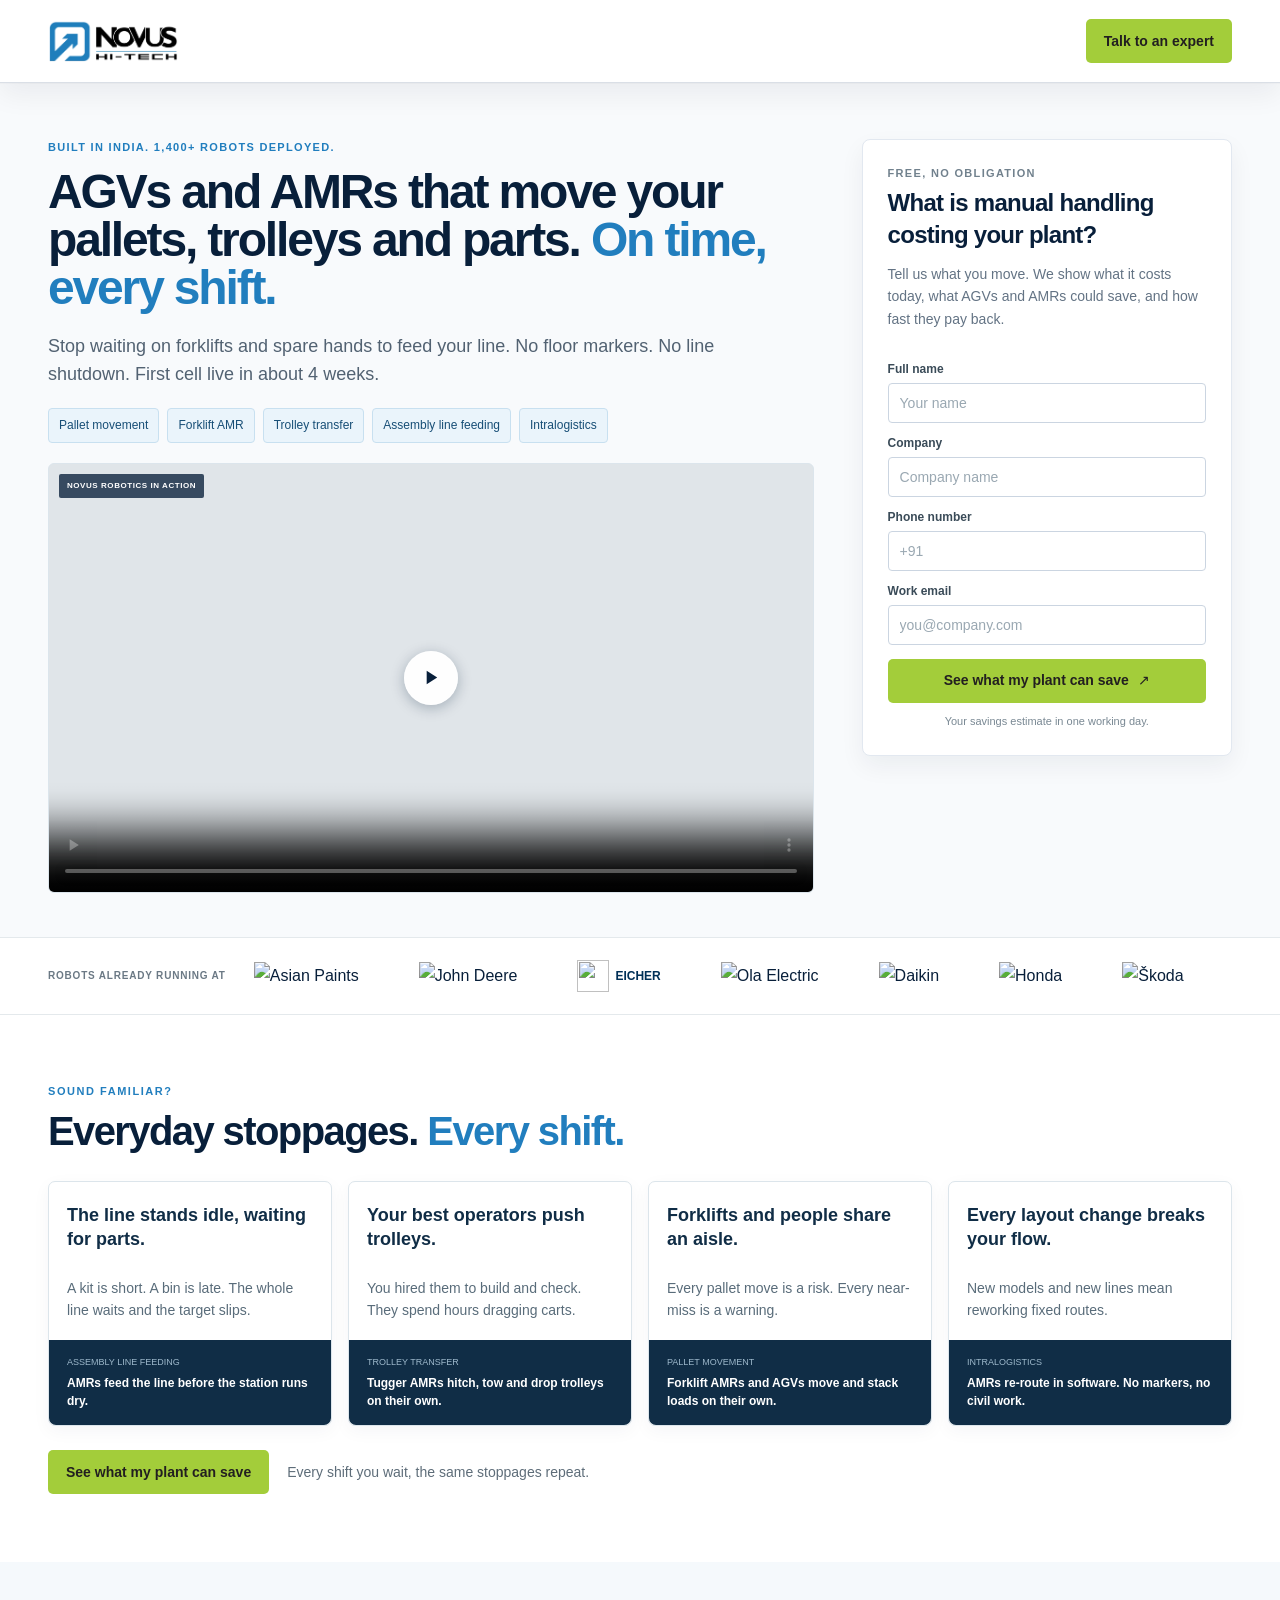
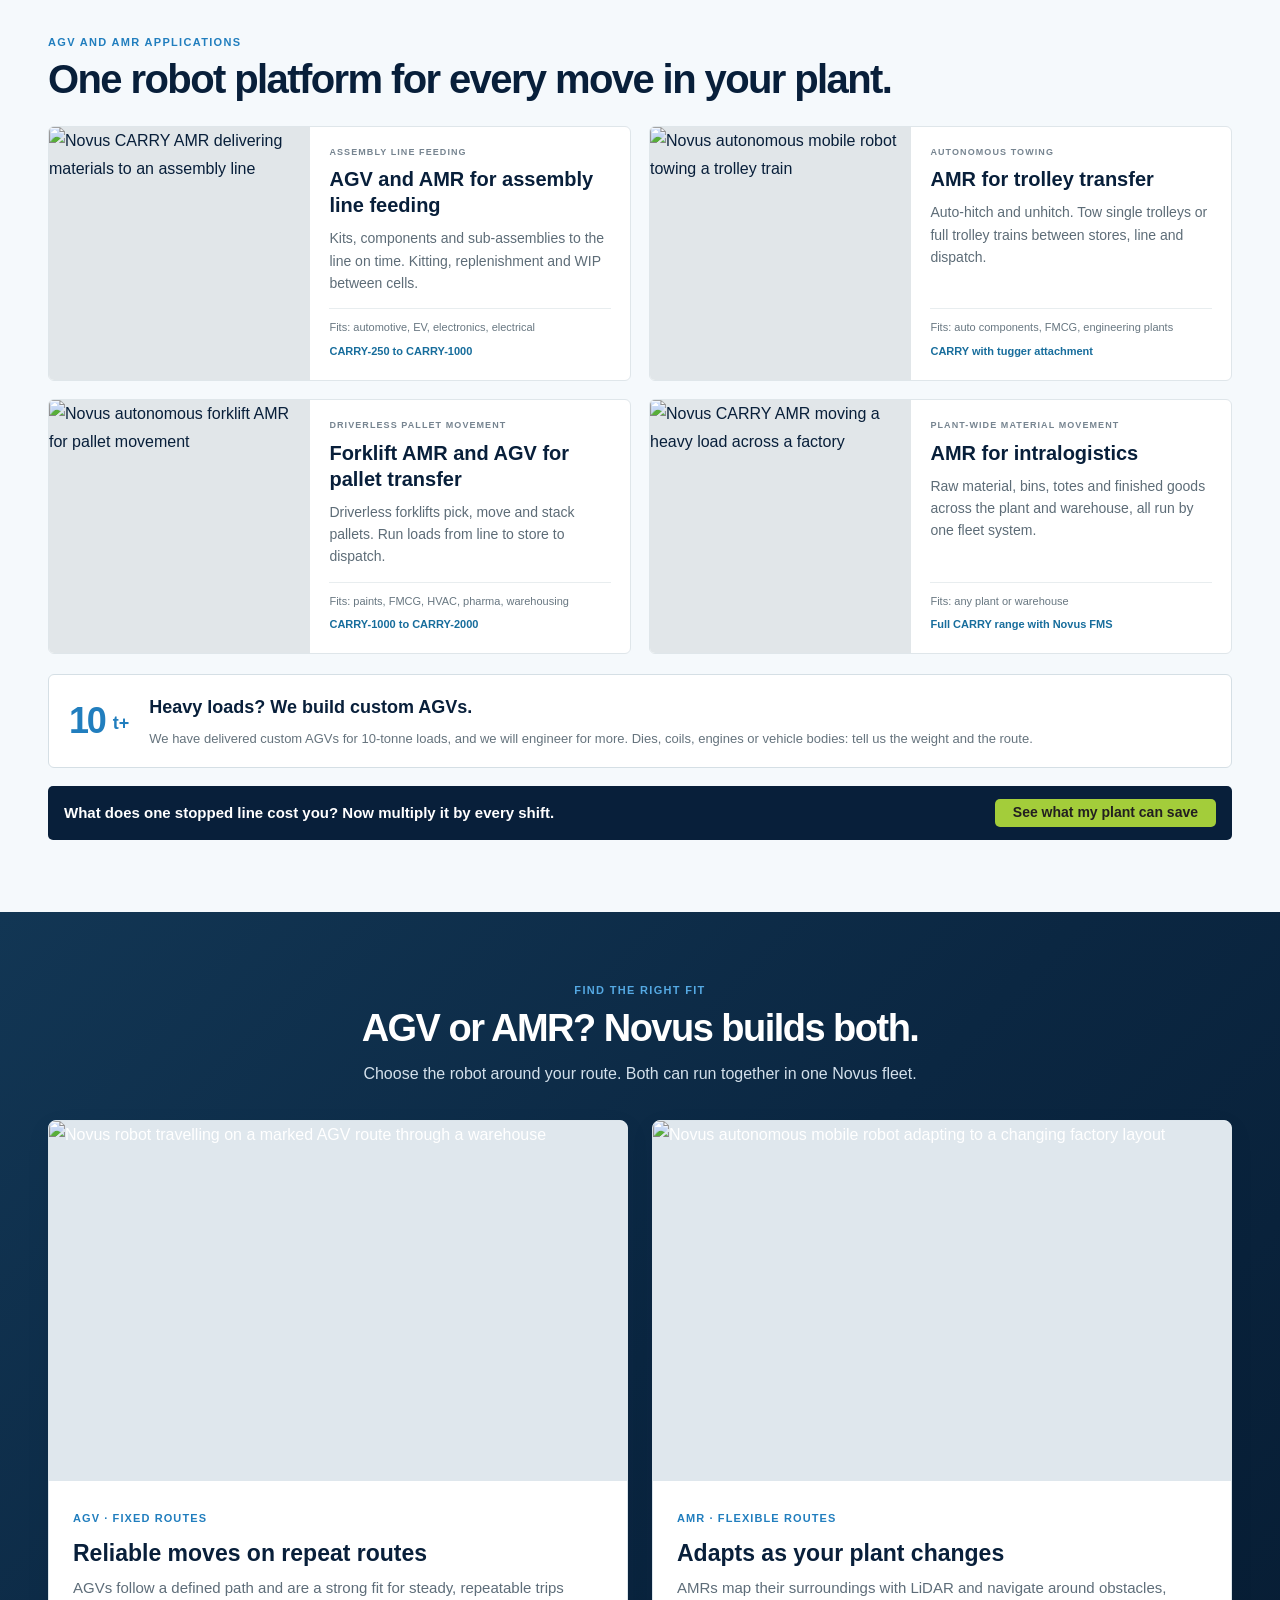
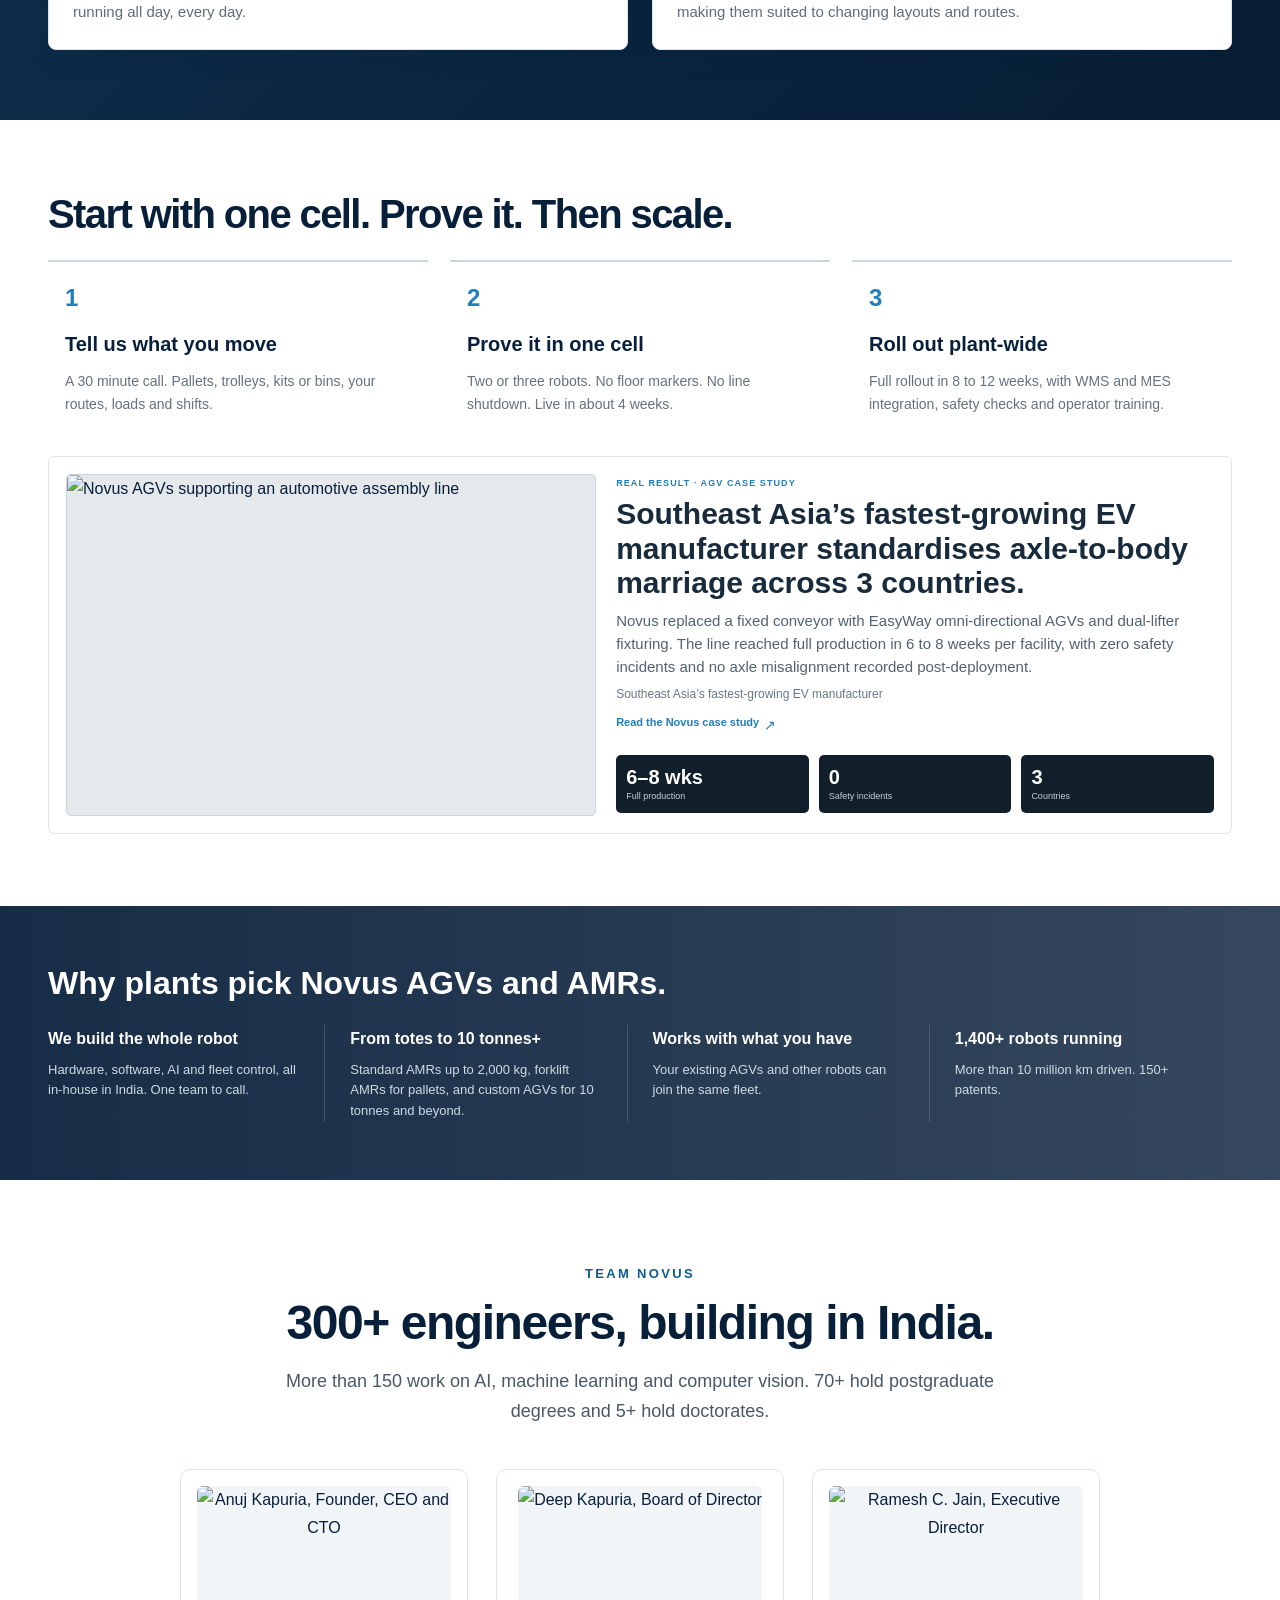
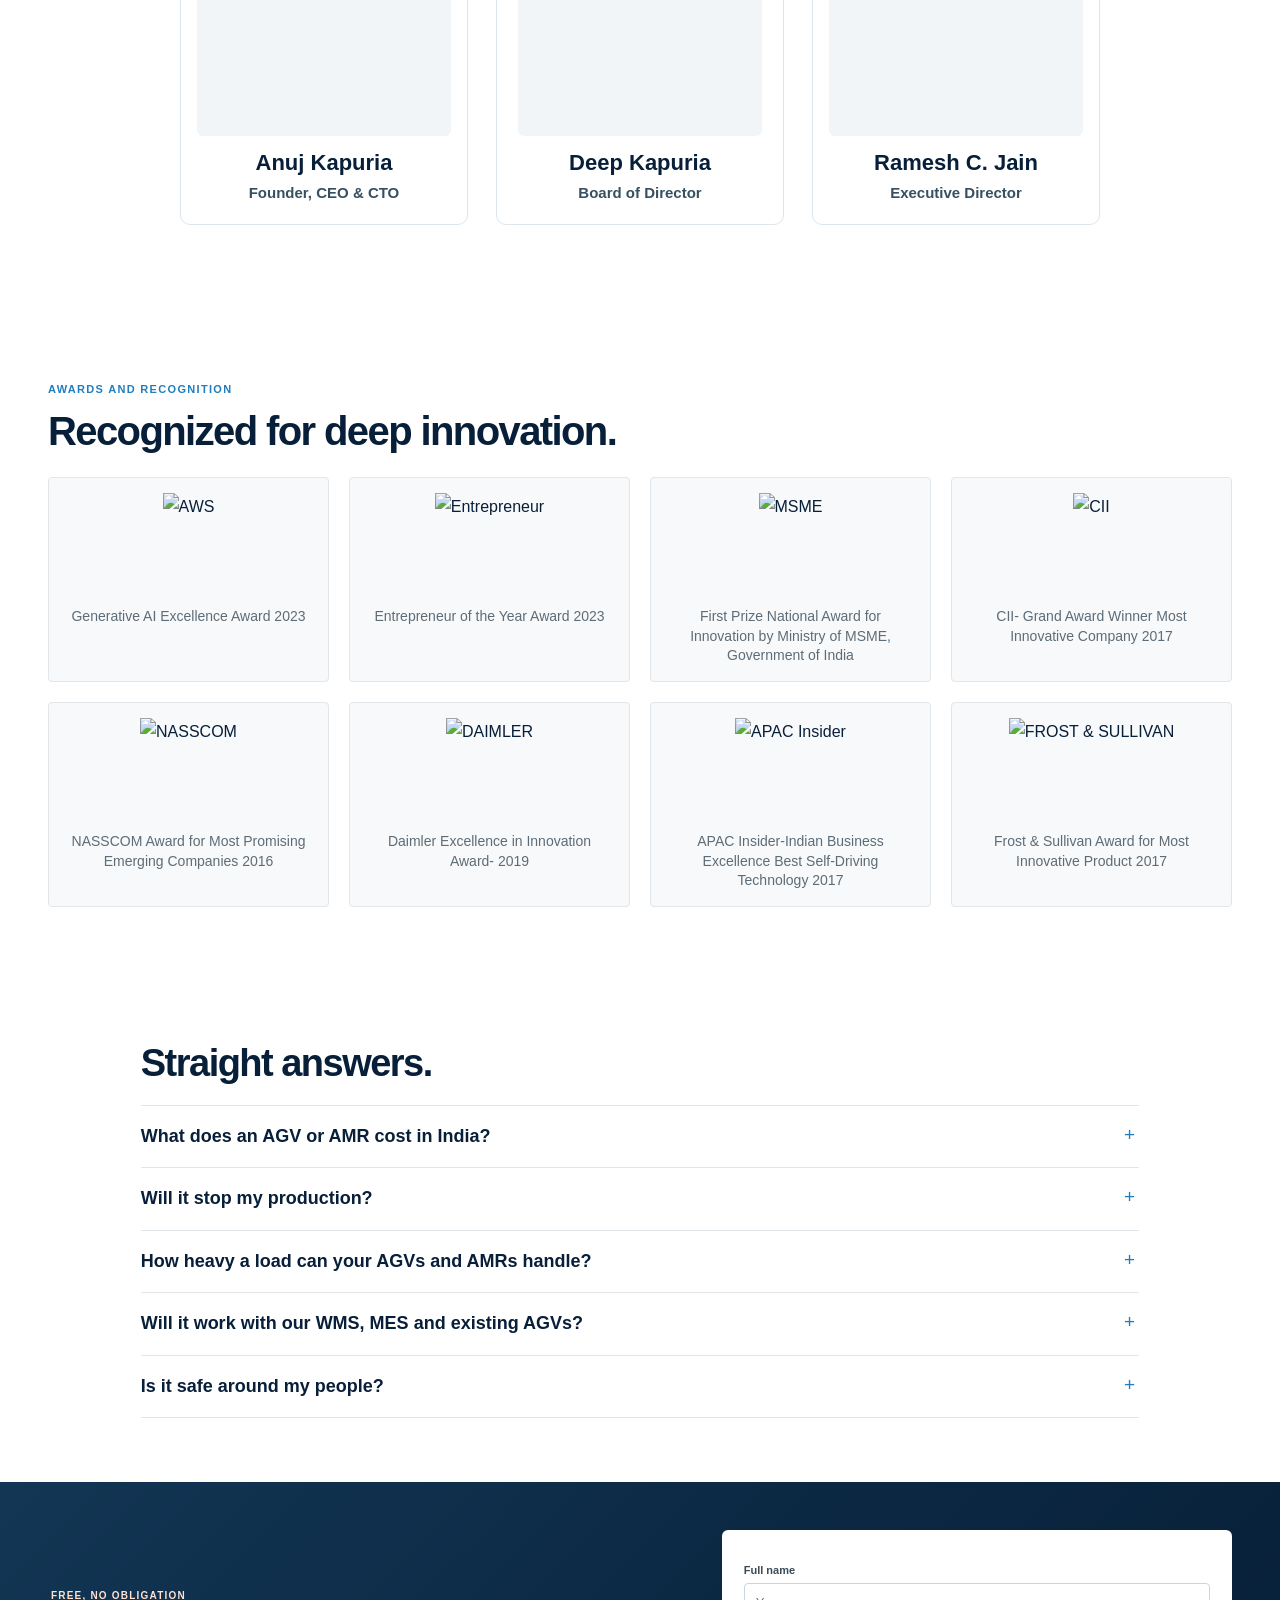
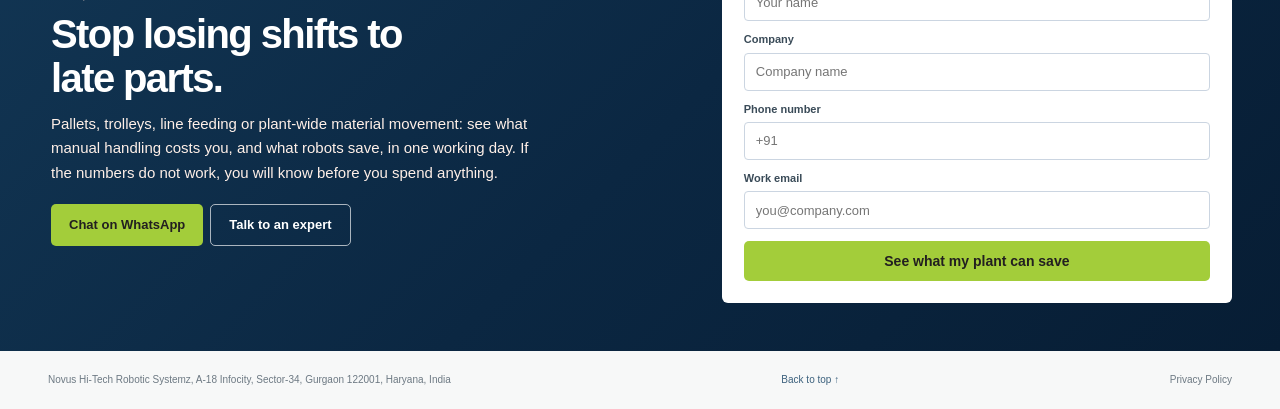
==== commit 523cab6c: "made some changes in the content made some changes and created new page thank you" ====
--- a/index.html
+++ b/index.html
@@ -15,9 +15,9 @@
     <header class="site-header">
       <div class="container header-inner">
         <a class="brand" href="#" aria-label="Novus Hi-Tech">
-          <img src="https://novushitech.com/wp-content/uploads/2026/08/Novus-Logo-e1786693865939-768x256.webp" alt="Novus Hi-Tech">
+          <img src="images/logo.png" alt="Novus Hi-Tech">
         </a>
-        <a class="header-phone" href="tel:+919311078767">+91 93110 78767</a>
+        <a class="button button-blue" href="#hero-form">Talk to an expert</a>
       </div>
     </header>
 
@@ -44,7 +44,7 @@
               <span class="video-badge" aria-hidden="true">NOVUS ROBOTICS IN ACTION</span>
             </div>
           </div>
-          <aside class="estimate-card" aria-labelledby="estimate-heading">
+          <aside class="estimate-card" id="hero-form" aria-labelledby="estimate-heading">
             <p class="eyebrow">FREE, NO OBLIGATION</p>
             <h2 id="estimate-heading">What is manual handling costing your plant?</h2>
             <p>Tell us what you move. We show what it costs today, what AGVs and AMRs could save, and how fast they pay back.</p>
@@ -58,9 +58,9 @@
               <label for="hero-email">Work email</label>
               <input id="hero-email" name="email" type="email" autocomplete="email" placeholder="you@company.com" required>
               <input type="hidden" name="_subject" value="Google ads enquiry for mobile robotics">
-              <input type="hidden" name="_email" value="marketing@novushitech.com">
+              <input type="hidden" name="_email" value="jeevanbhardwaj01@gmail.com">
               <button class="button button-blue" type="submit">See what my plant can save <span>↗</span></button>
-              <p class="form-note">Your savings estimate in one working day. Checklist downloads instantly.</p>
+              <p class="form-note">Your savings estimate in one working day.</p>
               <p class="form-status" aria-live="polite"></p>
             </form>
           </aside>
@@ -165,7 +165,7 @@
               </div>
             </article>
             <article class="agv-amr-card">
-              <img src="https://novushitech.com/wp-content/uploads/2026/08/Forklifter.webp" alt="Novus autonomous forklift AMR navigating an industrial facility" loading="lazy">
+              <img src="https://novushitech.com/wp-content/uploads/2023/10/Novus-Images-200X200-04.jpg" alt="Novus autonomous mobile robot adapting to a changing factory layout" loading="lazy">
               <div class="agv-amr-copy">
                 <span class="agv-amr-type">AMR · FLEXIBLE ROUTES</span>
                 <h3>Adapts as your plant changes</h3>
@@ -220,8 +220,7 @@
 
       <section class="section team-awards">
         <div class="container team-grid">
-          <div class="team-copy"><p class="eyebrow">TEAM NOVUS</p><h2>300+ engineers, building in India.</h2><p>More than 150 work on AI, machine learning and computer vision. 70+ hold postgraduate degrees and 5+ hold doctorates.</p><div class="leaders"><div><img src="https://novushitech.com/wp-content/uploads/2024/02/Asset-16@2x.png" alt="Anuj Kapuria, Founder, CEO and CTO" loading="lazy"><p><strong>Anuj Kapuria</strong><small>Founder, CEO &amp; CTO</small></p></div><div><img src="https://novushitech.com/wp-content/uploads/2024/02/Asset-14@2x.png" alt="Deep Kapuria, Board of Director" loading="lazy"><p><strong>Deep Kapuria</strong><small>Board of Director</small></p></div><div><img src="https://novushitech.com/wp-content/uploads/2024/02/Asset-13@2x.png" alt="Ramesh C. Jain, Executive Director" loading="lazy"><p><strong>Ramesh C. Jain</strong><small>Executive Director</small></p></div></div></div>
-
+          <div class="team-copy"><p class="eyebrow">TEAM NOVUS</p><h2>300+ engineers, building in India.</h2><p>More than 150 work on AI, machine learning and computer vision. 70+ hold postgraduate degrees and 5+ hold doctorates.</p><div class="leaders"><div><img src="https://novushitech.com/wp-content/uploads/2024/02/Asset-16@2x.png" alt="Anuj Kapuria, Founder, CEO and CTO" loading="lazy"><p><strong>Anuj Kapuria</strong><small>Founder, CEO & CTO</small></p></div><div><img src="https://novushitech.com/wp-content/uploads/2024/02/Asset-14@2x.png" alt="Deep Kapuria, Board of Director" loading="lazy"><p><strong>Deep Kapuria</strong><small>Board of Director</small></p></div><div><img src="https://novushitech.com/wp-content/uploads/2024/02/Asset-13@2x.png" alt="Ramesh C. Jain, Executive Director" loading="lazy"><p><strong>Ramesh C. Jain</strong><small>Executive Director</small></p></div></div></div>
         </div>
       </section>
 
@@ -281,12 +280,20 @@
 
       <section class="final-cta" id="estimate">
         <div class="container final-grid">
-          <div class="final-copy"><p class="eyebrow">FREE, NO OBLIGATION</p><h2>Stop losing shifts to late parts.</h2><p>Pallets, trolleys, line feeding or plant-wide material movement: see what manual handling costs you, and what robots save, in one working day. If the numbers do not work, you will know before you spend anything.</p><div><a class="button button-white" href="https://wa.me/919311078767" target="_blank" rel="noopener noreferrer">Chat on WhatsApp</a><a class="button button-outline" href="tel:+919311078767">Call now</a></div></div>
-          <form class="bottom-form" data-lead-form action="https://formspree.io/f/xnpdnlbk" method="POST"><label for="footer-name">Full name</label><input id="footer-name" name="name" autocomplete="name" required><label for="footer-company">Company</label><input id="footer-company" name="company" autocomplete="organization" required><label for="footer-phone">Phone number</label><input id="footer-phone" name="phone" type="tel" autocomplete="tel" required><label for="footer-email">Work email</label><input id="footer-email" name="email" type="email" autocomplete="email" required><input type="hidden" name="_subject" value="Google ads enquiry for mobile robotics"><input type="hidden" name="_email" value="marketing@novushitech.com"><button class="button button-blue" type="submit">See what my plant can save</button><p class="form-status" aria-live="polite"></p></form>
+          <div class="final-copy">
+            <p class="eyebrow">FREE, NO OBLIGATION</p>
+            <h2>Stop losing shifts to late parts.</h2>
+            <p>Pallets, trolleys, line feeding or plant-wide material movement: see what manual handling costs you, and what robots save, in one working day. If the numbers do not work, you will know before you spend anything.</p>
+            <div>
+              <a class="button button-white" href="https://wa.me/919311078767" target="_blank" rel="noopener noreferrer">Chat on WhatsApp</a>
+              <a class="button button-outline" href="#hero-form">Talk to an expert</a>
+            </div>
+          </div>
+          <form class="bottom-form" data-lead-form action="https://formspree.io/f/xnpdnlbk" method="POST"><label for="footer-name">Full name</label><input id="footer-name" name="name" autocomplete="name" placeholder="Your name" required><label for="footer-company">Company</label><input id="footer-company" name="company" autocomplete="organization" placeholder="Company name" required><label for="footer-phone">Phone number</label><input id="footer-phone" name="phone" type="tel" autocomplete="tel" placeholder="+91" required><label for="footer-email">Work email</label><input id="footer-email" name="email" type="email" autocomplete="email" placeholder="you@company.com" required><input type="hidden" name="_subject" value="Google ads enquiry for mobile robotics"><input type="hidden" name="_email" value="jeevanbhardwaj01@gmail.com"><button class="button button-blue" type="submit">See what my plant can save</button><p class="form-status" aria-live="polite"></p></form>
         </div>
       </section>
     </main>
 
     <footer class="site-footer"><div class="container footer-inner"><span>Novus Hi-Tech Robotic Systemz, A-18 Infocity, Sector-34, Gurgaon 122001, Haryana, India</span><a href="#main">Back to top ↑</a><span>Privacy Policy</span></div></footer>
   </body>
-</html>
+</html>
--- a/styles.css
+++ b/styles.css
@@ -152,17 +152,6 @@
 .why-grid article:last-child { border: 0; }
 .why-grid h3 { margin: 0 0 4px; color: #fff; font-size: 9px; }
 .why-grid p { margin: 0; color: #cfdae2; font-size: 7px; line-height: 1.45; }
-.team-awards { background: #f3f5f6; }
-.team-grid { display: grid; grid-template-columns: 1fr; gap: 32px; justify-items: center; }
-.team-copy { text-align: center; max-width: 100%; }
-.team-copy h2 { max-width: 100%; margin-bottom: 14px; font-size: 36px; line-height: 1.12; }
-.team-copy > p:not(.eyebrow) { max-width: 100%; margin: 0 auto; color: #60707c; font-size: 12px; }
-.team-copy .eyebrow, .awards .eyebrow { margin-bottom: 6px; font-size: 8px; }
-.leaders { display: grid; grid-template-columns: repeat(3, minmax(0, 1fr)); gap: 20px; margin-top: 13px; max-width: 900px; margin-left: auto; margin-right: auto; }
-.leaders > div { display: flex; min-width: 0; flex-direction: column; gap: 12px; padding: 16px; background: #fff; border: 1px solid #e0e7eb; border-radius: 6px; }
-.leaders > div > img { width: auto; height: 230px; object-fit: cover; margin: 0 auto; }
-.leaders p { display: grid; margin: 0; color: var(--navy); font-size: 10px; line-height: 1.3; }
-.leaders small { color: #71808a; font-size: 8px; }
 .awards-section { background: #fff; }
 .awards-section h2 { margin: 0 0 20px; font-size: 21px; }
 .awards-grid { display: grid; grid-template-columns: repeat(4, 1fr); gap: 20px; }
@@ -279,10 +268,6 @@
   .team-copy { text-align: center; }
   .team-copy h2 { font-size: 22px; }
   .team-copy > p:not(.eyebrow) { font-size: 10px; }
-  .leaders { grid-template-columns: repeat(3, minmax(0, 1fr)); }
-  .leaders > div > img { width: 80px; height: 80px; }
-  .leaders p { font-size: 8px; }
-  .leaders small { font-size: 7px; }
   .awards-grid { grid-template-columns: repeat(2, 1fr); gap: 12px; }
   .award-item { padding: 12px; }
   .award-item img { width: 50px; height: 50px; }
@@ -324,12 +309,6 @@
 .result-stats > div { display: flex; min-width: 0; min-height: 58px; flex-direction: column; justify-content: center; padding: 7px 10px; color: #fff; background: #101f2a; border-radius: 5px; }
 .result-stats strong { display: block; color: #fff; font-size: 18px; line-height: 1.1; white-space: nowrap; }
 .result-stats > div > span { margin-top: 3px; color: #c4d0d9; font-size: 9px; line-height: 1.3; }
-
-.leaders > div { min-width: 0; }
-.leaders > div > img { display: block; width: 100%; height: 145px; object-fit: cover; object-position: center 20%; background: #e4edf2; border: 1px solid #d5e0e7; border-radius: 4px; }
-.leaders p { min-width: 0; }
-.leaders strong { color: #081f3a; font-size: 16px; }
-.leaders small { font-size: 10px; }
 
 @media (max-width: 800px) {
   .customer-inner { align-items: flex-start; }
@@ -359,11 +338,6 @@
   .result-stats > div { min-height: 56px; padding: 6px; }
   .result-stats strong { font-size: 15px; }
   .result-stats > div > span { font-size: 8px; }
-  .leaders { grid-template-columns: repeat(3, minmax(0, 1fr)); gap: 8px; }
-  .leaders > div { padding: 6px; gap: 6px; }
-  .leaders > div > img { height: 112px; }
-  .leaders strong { font-size: 10px; }
-  .leaders small { font-size: 8px; }
 }
 
 .problems, .process, .faq { background: #fff; }
@@ -482,23 +456,13 @@
 .why-grid h3 { margin-bottom: 7px; font-size: 16px; }
 .why-grid p { font-size: 13px; line-height: 1.6; }
 .team-grid { gap: 48px; }
-.team-copy h2 { margin-bottom: 12px; font-size: 36px; line-height: 1.2; }
-.team-copy > p:not(.eyebrow) { font-size: 14px; line-height: 1.65; }
-.team-copy .eyebrow, .awards .eyebrow { margin-bottom: 10px; font-size: 10px; }
-.leaders { gap: 14px; margin-top: 20px; }
-.leaders > div { gap: 10px; padding: 10px; }
-.leaders > div > img { height: 175px; }
-.leaders > div > span { flex-basis: 40px; width: 40px; height: 40px; font-size: 11px; }
-.leaders p { font-size: 12px; }
-.leaders strong { font-size: 13px; }
-.leaders small { font-size: 10px; line-height: 1.4; }
 .awards ul { gap: 9px; }
 .awards li { gap: 3px; padding-bottom: 8px; }
 .awards li strong { font-size: 13px; }
 .awards li span { font-size: 12px; }
 .faq { padding-block: 64px; }
 .faq h2 { margin-bottom: 20px; font-size: 38px; }
-.faq-list summary { padding-block: 15px; font-size: 15px; }
+.faq-list summary { padding-block: 15px; font-size: 18px; }
 .faq-list summary::after { top: 12px; font-size: 19px; }
 .faq-list details p { margin-bottom: 15px; font-size: 14px; line-height: 1.7; }
 .final-cta { padding-block: 48px; background: linear-gradient(135deg, #123654 0%, #0b2742 52%, #071d34 100%); }
@@ -593,7 +557,7 @@
   .awards li span { font-size: 11px; }
   .faq { padding-block: 42px; }
   .faq h2 { font-size: 32px; }
-  .faq-list summary { font-size: 13px; }
+  .faq-list summary { font-size: 18px; }
   .faq-list details p { font-size: 12px; }
   .final-cta { padding-block: 35px; }
   .final-grid { grid-template-columns: 1fr; gap: 18px; }
@@ -617,28 +581,14 @@
 @media (max-width: 600px) {
   .result-card .result-copy h3 { font-size: 22px; }
 }
+.result-card .result-copy h3 { font-size: 30px; line-height: 1.15; }
+@media (max-width: 800px) {
+  .result-card .result-copy h3 { font-size: 25px; }
+}
 @media (max-width: 600px) {
-  .leaders > div > img { height: 112px; }
-  .leaders strong { font-size: 10px; }
-  .leaders small { font-size: 8px; }
-}
-.team-awards { background: #f2f6f8; }
-.team-grid { align-items: start; gap: 48px; }
-.team-copy .eyebrow { color: #217ebe; font-size: 11px; letter-spacing: .14em; }
-.team-copy h2 { max-width: 560px; margin-bottom: 14px; font-size: 36px; line-height: 1.12; }
-.team-copy > p:not(.eyebrow) { max-width: 540px; color: #5b6b78; font-size: 15px; line-height: 1.65; }
-.leaders { gap: 12px; margin-top: 24px; }
-.leaders > div { padding: 9px; border-color: #e2e8ec; border-radius: 8px; box-shadow: 0 5px 16px rgba(8,31,58,.05); }
-.leaders > div > img { height: 165px; border: 0; border-radius: 5px; }
-.leaders p { gap: 3px; }
-.leaders strong { font-size: 12px; }
-.leaders small { font-size: 9px; }
-.awards li strong { font-size: 17px; line-height: 1.35; }
-@media (max-width: 600px) {
-  .team-copy h2 { font-size: 30px; }
-  .leaders > div > img { height: 112px; }
-  .awards li strong { font-size: 14px; }
-}
+  .result-card .result-copy h3 { font-size: 22px; }
+}
+
 .problems { padding-block: 68px; background: #fff; }
 .problems > .container > .eyebrow { margin-bottom: 9px; color: #217ebe; font-size: 11px; letter-spacing: .14em; }
 .problems h2 { max-width: 720px; margin-bottom: 28px; font-size: 40px; line-height: 1.12; }
@@ -648,10 +598,11 @@
 .problem-card > p { margin-bottom: 18px; color: #596c7a; font-size: 14px; line-height: 1.6; }
 .problem-card > div { display: grid; gap: 5px; margin-inline: -18px; padding: 15px 18px; background: #102d46; border-radius: 0 0 7px 7px; }
 .problem-card > div span { color: #9eb9cc; font-size: 9px; }
-.problem-card > div strong { font-size: 12px; line-height: 1.45; }
+.problem-card > div strong { font-size: 12px; line-height: 1.45; color: #fff; }
 .inline-cta { gap: 18px; margin-top: 24px; }
 .inline-cta .button { min-width: 215px; }
 .inline-cta > span { color: #5e6d79; font-size: 14px; }
+
 @media (max-width: 800px) {
   .problems { padding-block: 54px; }
   .problems h2 { margin-bottom: 23px; font-size: 34px; }
@@ -660,6 +611,7 @@
   .problem-card h3 { font-size: 17px; }
   .problem-card > div { margin-inline: -16px; padding: 13px 16px; }
 }
+
 @media (max-width: 600px) {
   .problems { padding-block: 44px; }
   .problems h2 { margin-bottom: 20px; font-size: 30px; }
@@ -674,7 +626,7 @@
   .inline-cta .button { min-width: 0; }
   .inline-cta > span { font-size: 12px; }
 }
-.problem-card > div strong { color: #fff; }
+
 .faq > .container { width: min(78%, 1040px); }
 @media (max-width: 800px) {
   .faq > .container { width: min(86%, 680px); }
@@ -682,10 +634,12 @@
 @media (max-width: 600px) {
   .faq > .container { width: min(100% - 40px, 480px); }
 }
+
 .button-blue, .button-green, .button-white, .button-outline { color: #221f20; background: var(--lime); border: 0; }
 .button-blue:hover, .button-green:hover, .button-white:hover, .button-outline:hover { color: #221f20; background: #b6d957; }
 .final-cta .button-outline { color: #fff; background: transparent; border: 1px solid rgba(255,255,255,.65); }
 .final-cta .button-outline:hover { color: var(--navy); background: #fff; }
+
 .agv-amr-section { padding-block: 70px; color: #fff; background: linear-gradient(135deg, #123654 0%, #0b2742 52%, #071d34 100%); }
 .agv-amr-heading { max-width: 760px; margin: 0 auto 34px; text-align: center; }
 .agv-amr-heading .eyebrow { margin-bottom: 9px; color: #55a9e3; }
@@ -698,6 +652,7 @@
 .agv-amr-type { color: #217ebe; font-size: 11px; font-weight: 700; letter-spacing: .1em; }
 .agv-amr-copy h3 { margin: 8px 0; color: var(--navy); font-size: 23px; line-height: 1.25; }
 .agv-amr-copy p { margin: 0; color: #5e6d79; font-size: 15px; line-height: 1.6; }
+
 @media (max-width: 800px) {
   .agv-amr-section { padding-block: 52px; }
   .agv-amr-heading h2 { font-size: 32px; }
@@ -706,6 +661,7 @@
   .agv-amr-copy { padding: 18px; }
   .agv-amr-copy h3 { font-size: 20px; }
 }
+
 @media (max-width: 600px) {
   .agv-amr-section { padding-block: 44px; }
   .agv-amr-heading { margin-bottom: 22px; }
@@ -714,3 +670,245 @@
   .agv-amr-grid { grid-template-columns: 1fr; gap: 16px; }
   .agv-amr-card > img { height: 250px; }
 }
+
+/* =========================================
+   TEAM NOVUS — ENLARGED & IMPROVED LAYOUT
+   ========================================= */
+.team-awards {
+  padding-block: 84px;
+  background: #fff;
+}
+
+.team-grid {
+  width: 100%;
+  max-width: 1240px;
+  margin-inline: auto;
+}
+
+.team-copy {
+  width: 100%;
+  max-width: 100%;
+  text-align: center;
+}
+
+.team-copy .eyebrow {
+  margin-bottom: 12px;
+  color: #0d5d8a;
+  font-size: 13px;
+  font-weight: 800;
+  letter-spacing: 0.18em;
+}
+
+.team-copy h2 {
+  max-width: 820px;
+  margin: 0 auto 18px;
+  font-size: clamp(34px, 3.8vw, 48px);
+  line-height: 1.12;
+  letter-spacing: -0.03em;
+  color: #081f3a;
+}
+
+.team-copy > p:not(.eyebrow) {
+  max-width: 760px;
+  margin: 0 auto 42px;
+  color: #485968;
+  font-size: 18px;
+  line-height: 1.65;
+}
+
+/* Larger 3-column Leadership Cards */
+.leaders {
+  display: grid;
+  grid-template-columns: repeat(3, minmax(0, 1fr));
+  gap: 28px;
+  width: 100%;
+  max-width: 920px;
+  margin: 0 auto;
+}
+
+.leaders > div {
+  display: flex;
+  flex-direction: column;
+  align-items: center;
+  padding: 16px 16px 20px;
+  background: #fff;
+  border: 1px solid #dce5ec;
+  border-radius: 10px;
+  transition: border-color 0.2s ease;
+}
+
+.leaders > div:hover {
+  border-color: #86b9dd;
+}
+
+.leaders > div > img {
+  width: auto;
+  height: 250px;
+  object-fit: cover;
+  object-position: center top;
+  background: #f1f5f8;
+  border-radius: 6px;
+  margin-bottom: 14px;
+}
+
+.leaders p {
+  display: flex;
+  flex-direction: column;
+  align-items: center;
+  gap: 6px;
+  margin: 0;
+  text-align: center;
+}
+
+.leaders strong {
+  color: #081f3a;
+  font-size: 22px;
+  font-weight: 800;
+  line-height: 1.2;
+}
+
+.leaders small {
+  color: #365061;
+  font-size: 15px;
+  font-weight: 600;
+  line-height: 1.45;
+}
+
+/* Tablet Responsive */
+@media (max-width: 900px) {
+  .leaders {
+    gap: 18px;
+  }
+  .leaders > div {
+    padding: 14px 14px 18px;
+  }
+  .leaders strong {
+    font-size: 17px;
+  }
+  .leaders small {
+    font-size: 12px;
+  }
+}
+
+/* Mobile Responsive */
+@media (max-width: 640px) {
+  .team-awards {
+    padding-block: 56px;
+  }
+  .team-copy > p:not(.eyebrow) {
+    font-size: 15px;
+    margin-bottom: 28px;
+  }
+  .leaders {
+    grid-template-columns: 1fr;
+    max-width: 380px;
+    gap: 20px;
+  }
+  .leaders strong {
+    font-size: 19px;
+  }
+  .leaders small {
+    font-size: 13px;
+  }
+}
+
+.thank-you-page {
+  display: flex;
+  min-height: 100vh;
+  flex-direction: column;
+  background: #f8fafc;
+}
+
+.thank-you-page .site-header {
+  position: static;
+}
+
+.thank-you-main {
+  display: grid;
+  flex: 1;
+  place-items: center;
+  padding-block: 56px;
+}
+
+.thank-you-card {
+  width: min(760px, calc(100% - 40px));
+  padding: clamp(24px, 5vw, 48px);
+  background: #fff;
+  border: 1px solid #dce5ec;
+  border-radius: 10px;
+}
+
+.thank-you-card .eyebrow {
+  margin-bottom: 10px;
+}
+
+.thank-you-card h1 {
+  margin: 0 0 12px;
+  color: var(--navy);
+  font-size: clamp(32px, 5vw, 40px);
+  line-height: 1.12;
+  letter-spacing: -.04em;
+}
+
+.thank-you-copy {
+  margin: 0 0 24px;
+  color: #526272;
+  font-size: 16px;
+  line-height: 1.65;
+}
+
+.estimate-sharper {
+  margin-bottom: 20px;
+  padding: 20px;
+  background: #fff;
+  border: 1px solid #dce5ec;
+  border-radius: 8px;
+}
+
+.estimate-sharper h2 {
+  margin: 0 0 6px;
+  color: var(--navy);
+  font-size: 18px;
+  line-height: 1.35;
+}
+
+.estimate-sharper p {
+  margin: 0 0 16px;
+  color: #526272;
+  font-size: 13px;
+  line-height: 1.55;
+}
+
+.estimate-sharper-actions {
+  display: flex;
+  align-items: center;
+  flex-wrap: wrap;
+  gap: 14px;
+}
+
+.estimate-sharper-skip {
+  color: #176d9c;
+  font-size: 13px;
+  text-decoration: underline;
+  text-underline-offset: 2px;
+}
+
+.estimate-sharper-skip:hover {
+  color: var(--navy);
+}
+
+.thank-you-home {
+  margin-top: 2px;
+}
+
+@media (max-width: 600px) {
+  .estimate-sharper {
+    padding: 16px;
+  }
+
+  .estimate-sharper-actions {
+    align-items: flex-start;
+    flex-direction: column;
+    gap: 12px;
+  }
+}
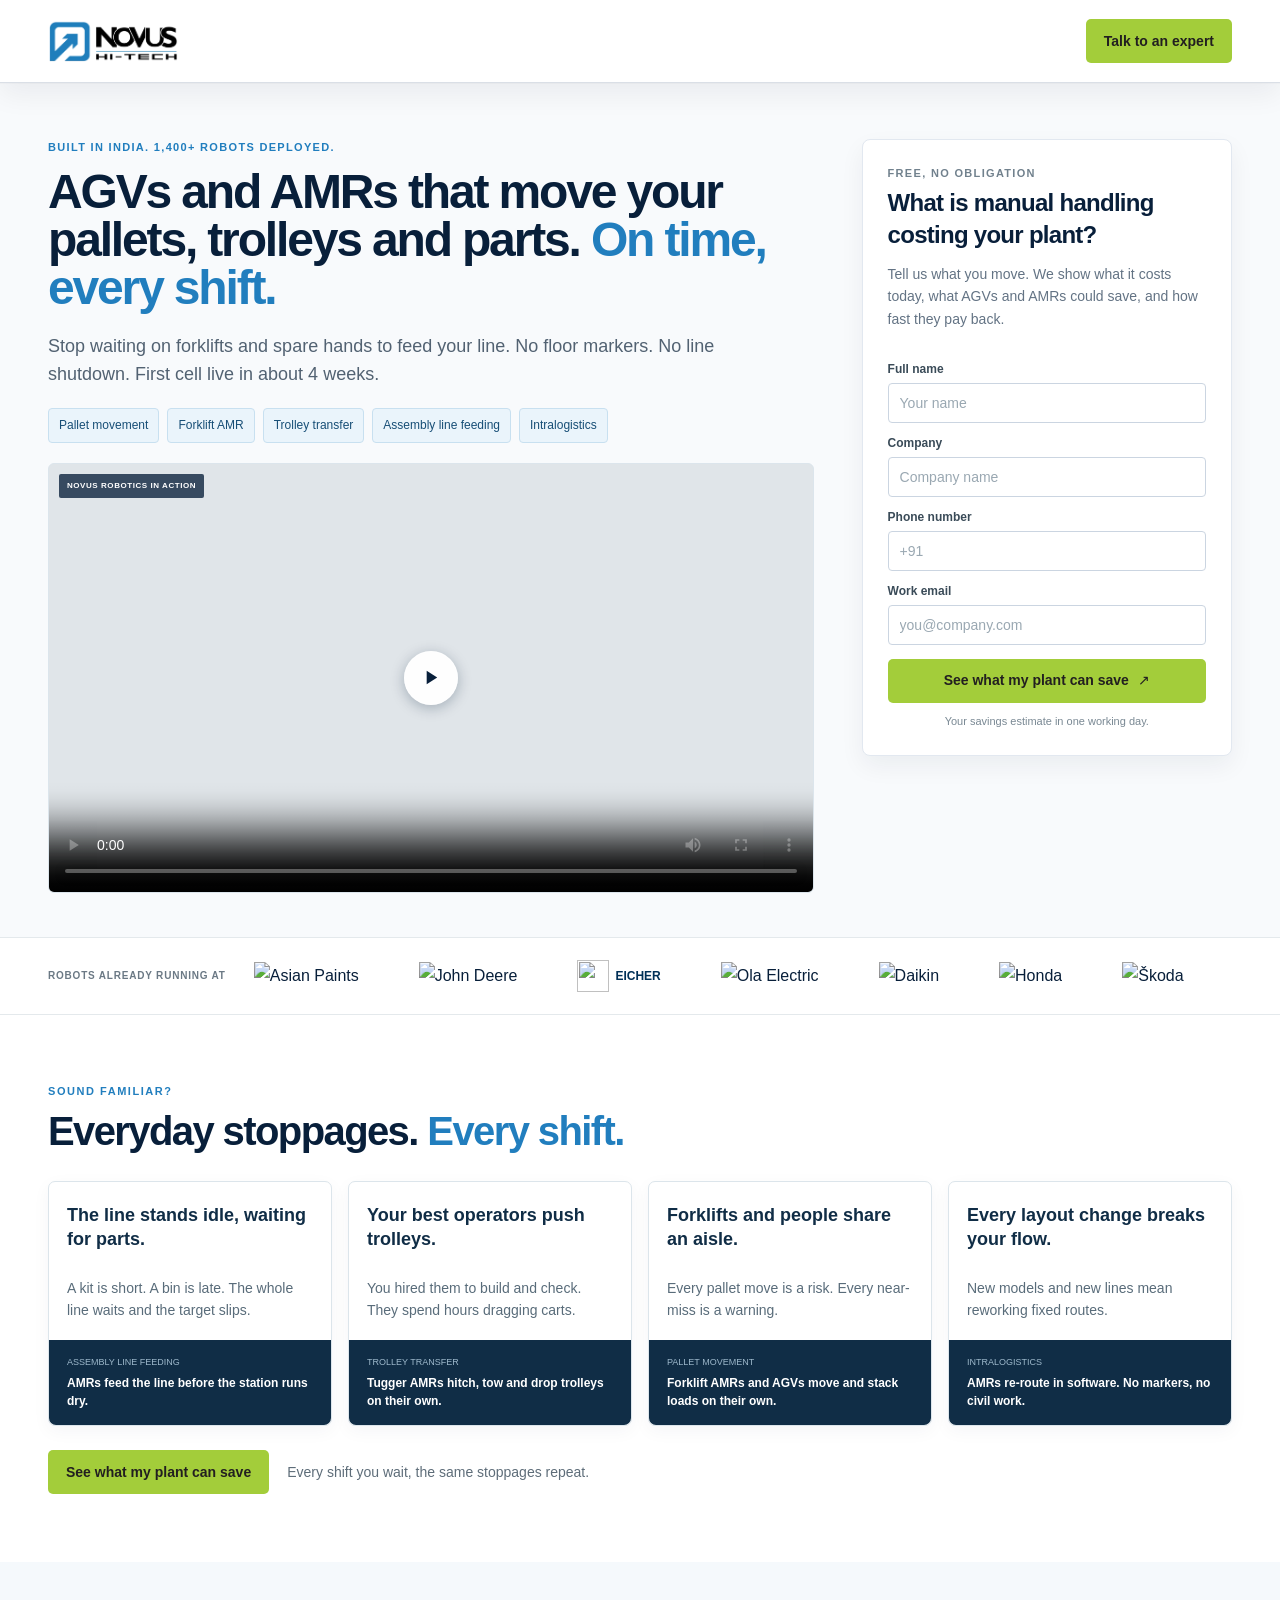
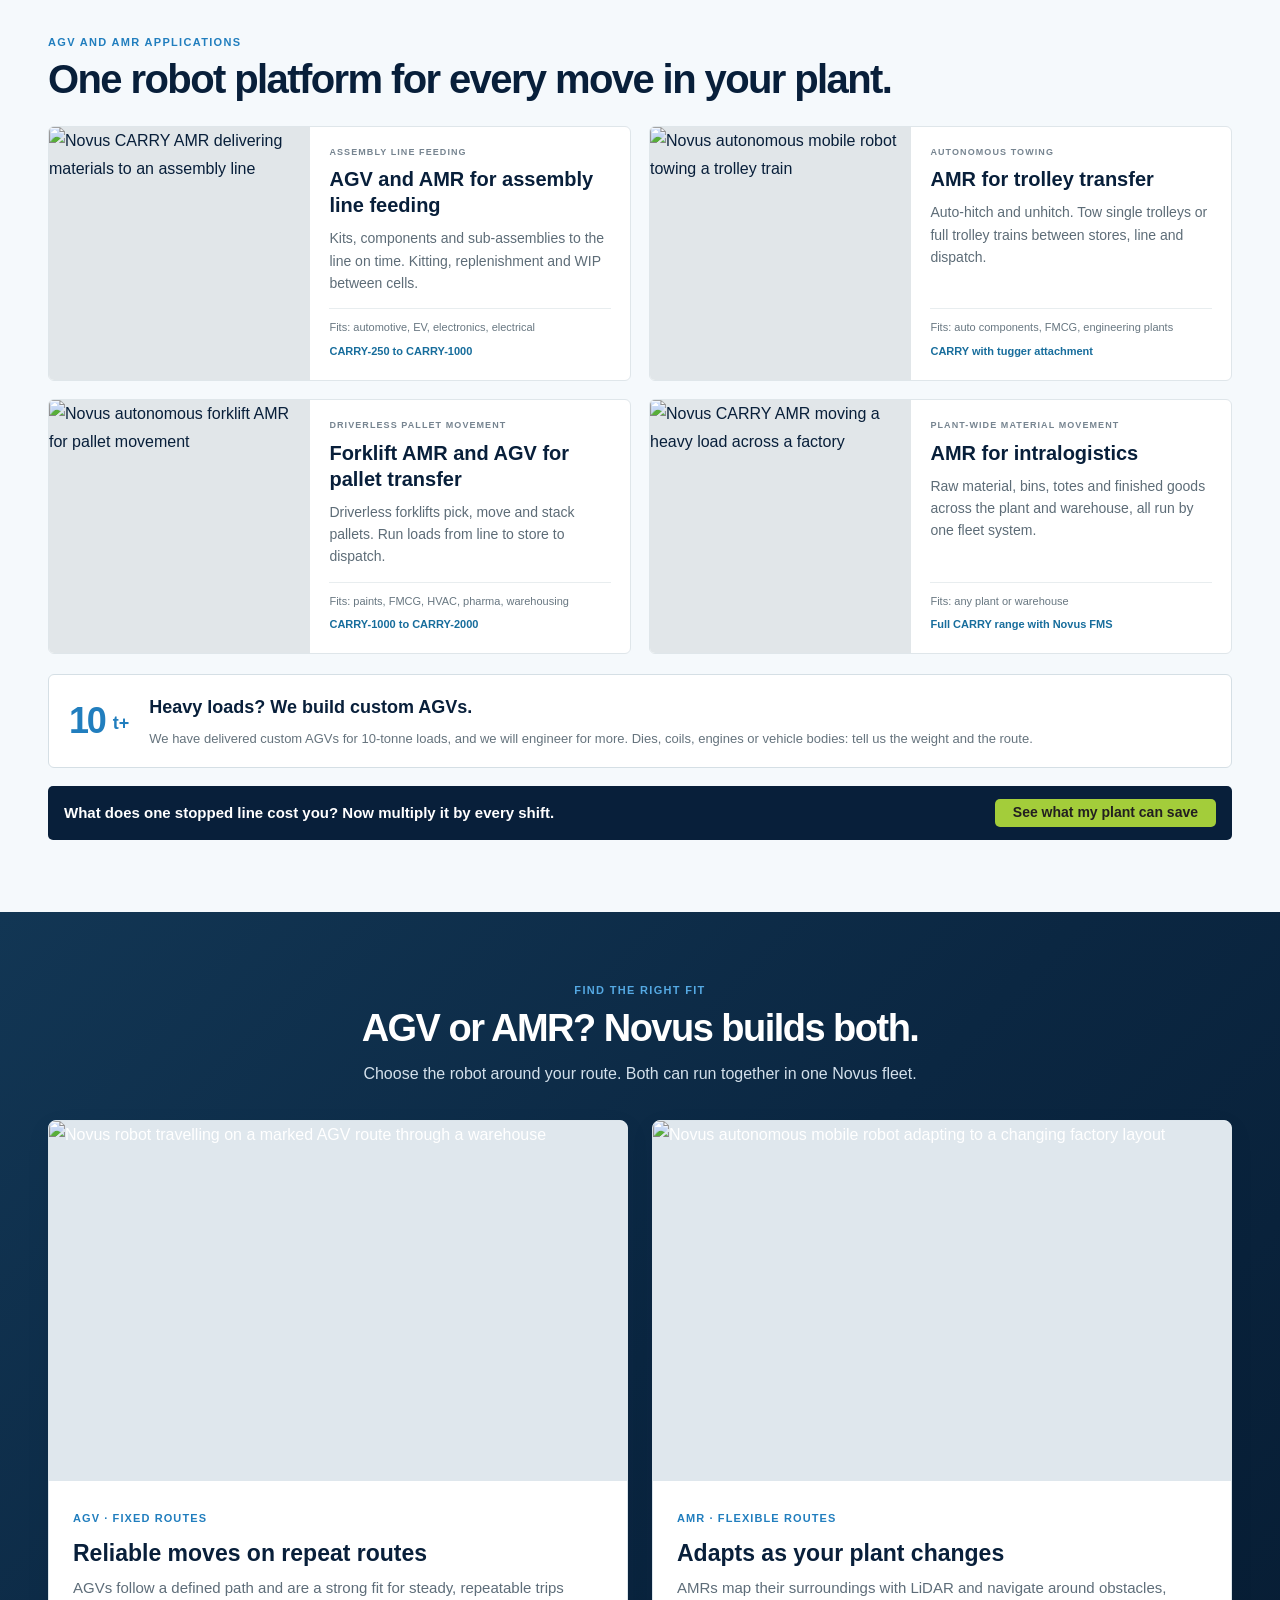
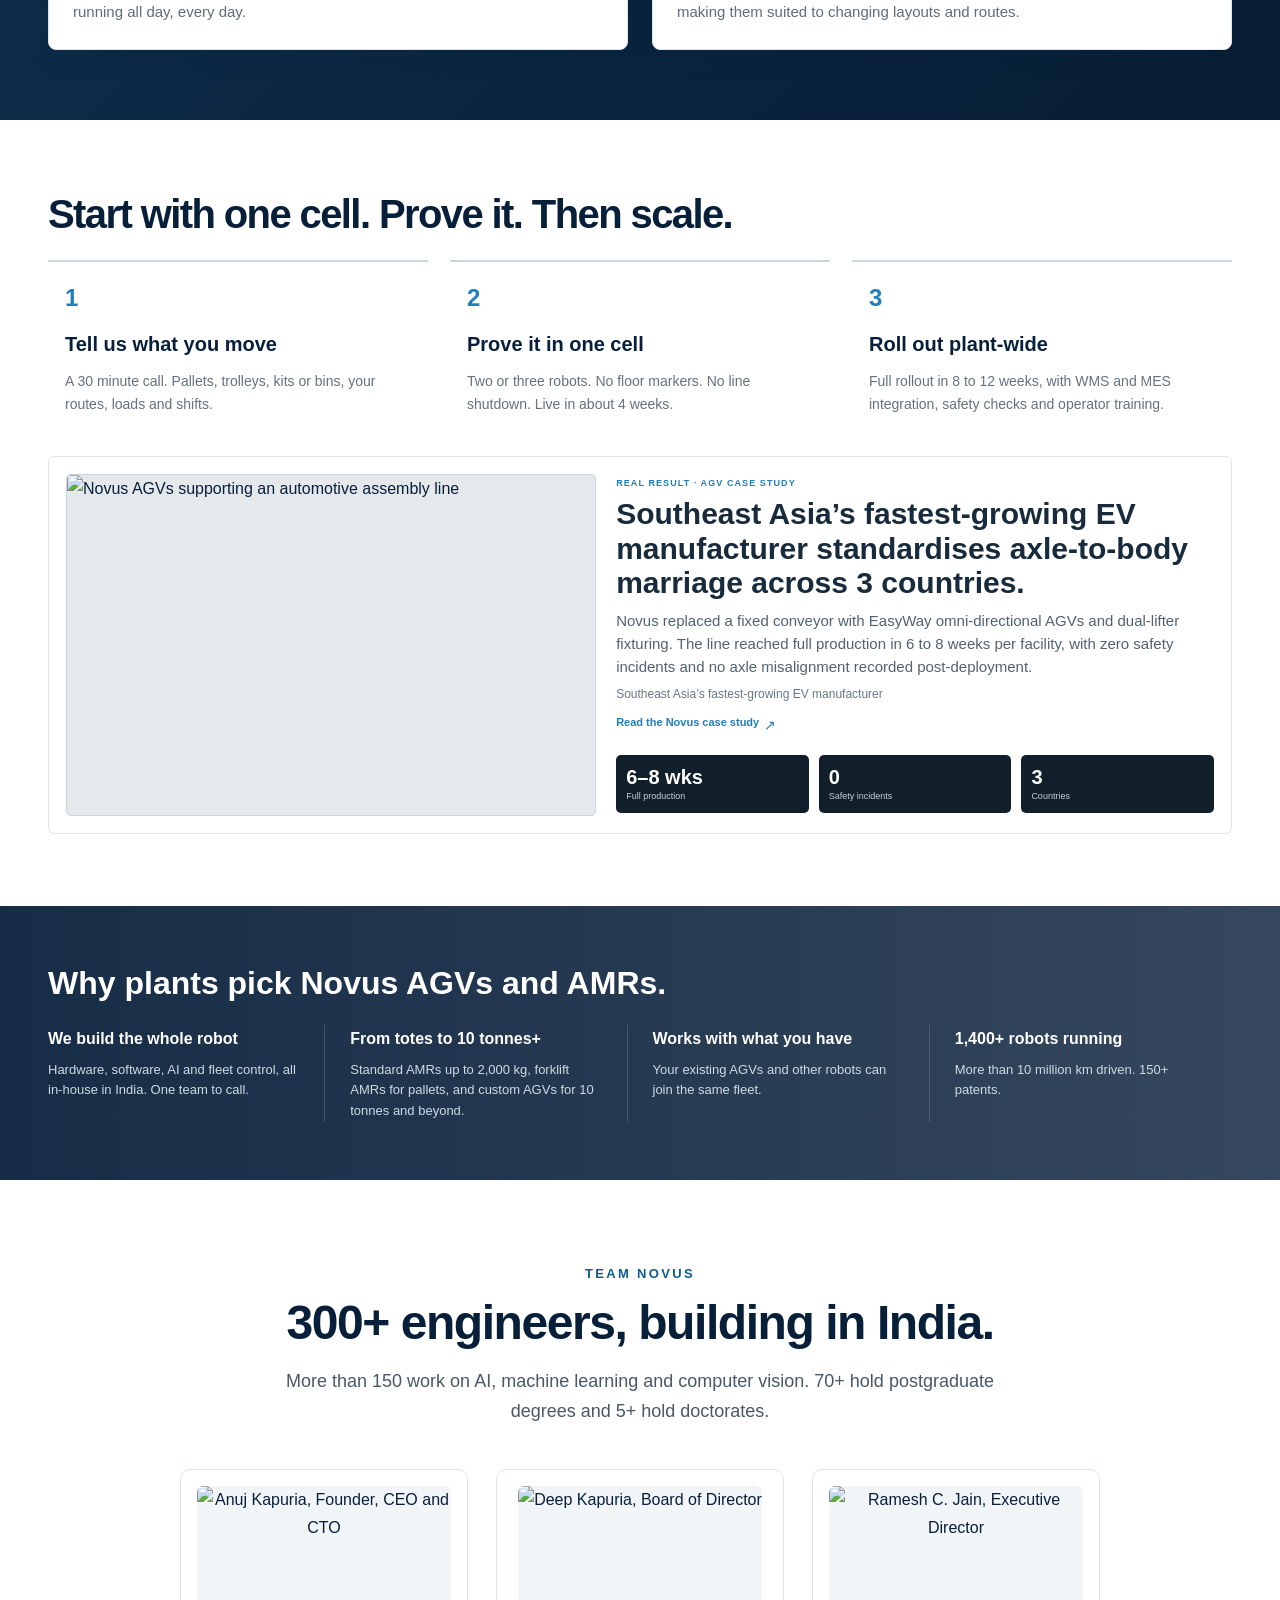
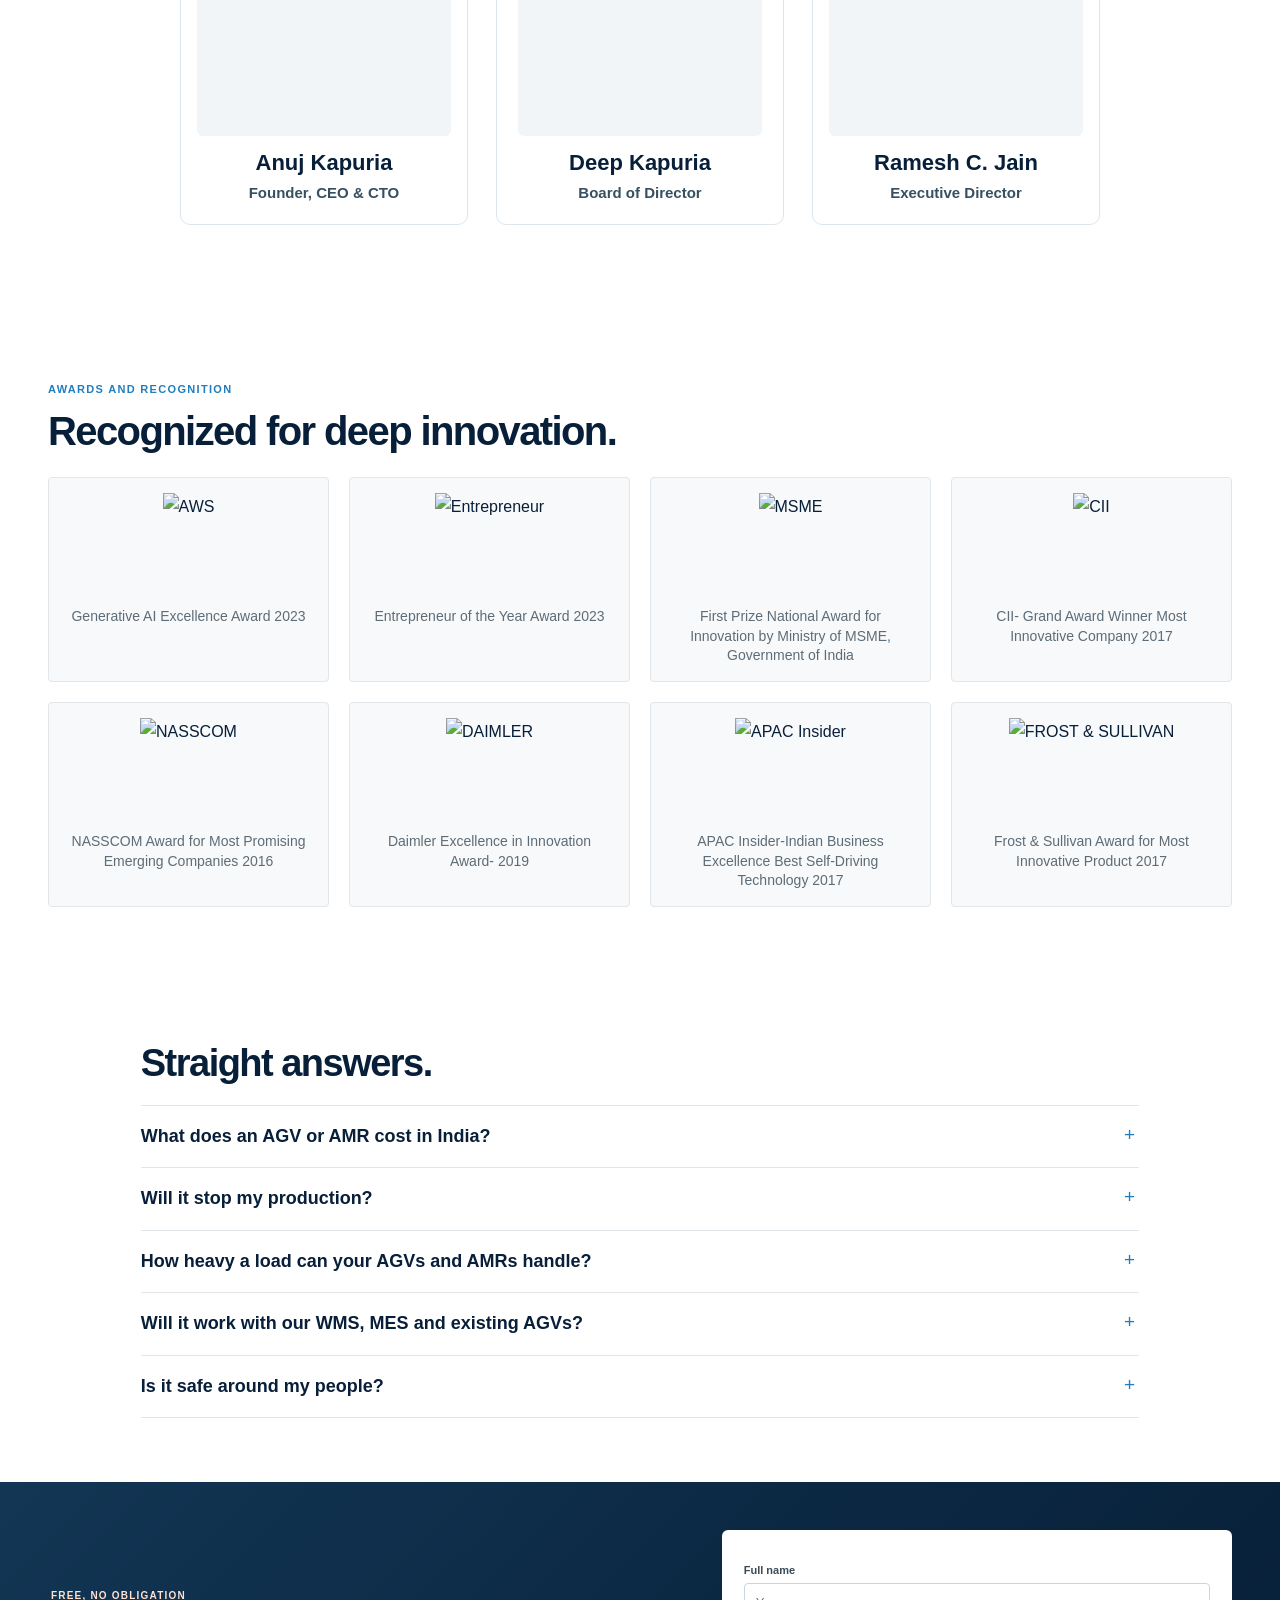
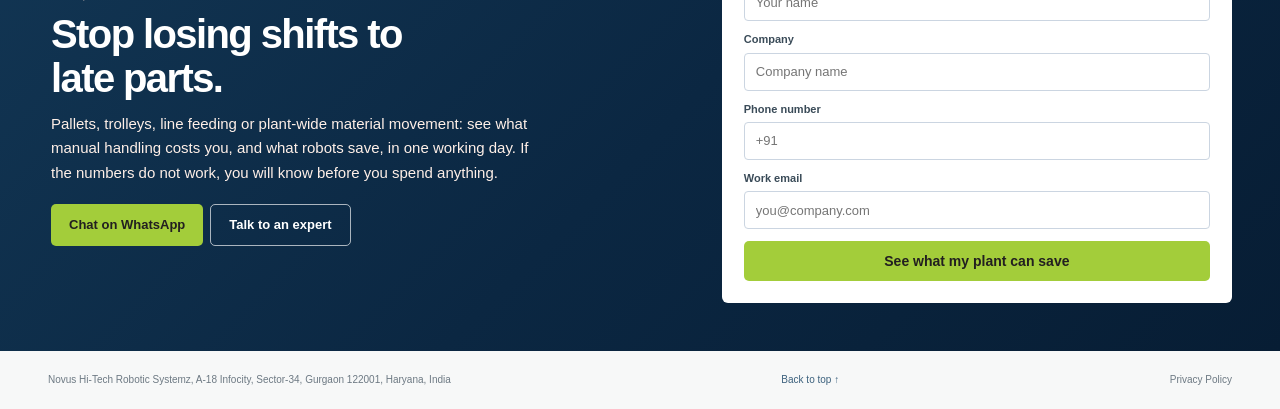
==== commit d12c5d7a: "Created Quiz Form" ====
--- a/index.html
+++ b/index.html
@@ -48,7 +48,7 @@
             <p class="eyebrow">FREE, NO OBLIGATION</p>
             <h2 id="estimate-heading">What is manual handling costing your plant?</h2>
             <p>Tell us what you move. We show what it costs today, what AGVs and AMRs could save, and how fast they pay back.</p>
-            <form class="lead-form" data-lead-form action="https://formspree.io/f/xnpdnlbk" method="POST">
+            <form class="lead-form" data-lead-form action="https://script.google.com/macros/s/AKfycbyGZuKzw6u-hlAxqdrgE3rL6Lob7vT1vwFMKGKp9duS1wE0IlXEbTaT1Q8yu6vKO3Nz/exec" method="POST">
               <label for="hero-name">Full name</label>
               <input id="hero-name" name="name" autocomplete="name" placeholder="Your name" required>
               <label for="hero-company">Company</label>
@@ -57,8 +57,6 @@
               <input id="hero-phone" name="phone" type="tel" autocomplete="tel" placeholder="+91" required>
               <label for="hero-email">Work email</label>
               <input id="hero-email" name="email" type="email" autocomplete="email" placeholder="you@company.com" required>
-              <input type="hidden" name="_subject" value="Google ads enquiry for mobile robotics">
-              <input type="hidden" name="_email" value="jeevanbhardwaj01@gmail.com">
               <button class="button button-blue" type="submit">See what my plant can save <span>↗</span></button>
               <p class="form-note">Your savings estimate in one working day.</p>
               <p class="form-status" aria-live="polite"></p>
@@ -289,7 +287,7 @@
               <a class="button button-outline" href="#hero-form">Talk to an expert</a>
             </div>
           </div>
-          <form class="bottom-form" data-lead-form action="https://formspree.io/f/xnpdnlbk" method="POST"><label for="footer-name">Full name</label><input id="footer-name" name="name" autocomplete="name" placeholder="Your name" required><label for="footer-company">Company</label><input id="footer-company" name="company" autocomplete="organization" placeholder="Company name" required><label for="footer-phone">Phone number</label><input id="footer-phone" name="phone" type="tel" autocomplete="tel" placeholder="+91" required><label for="footer-email">Work email</label><input id="footer-email" name="email" type="email" autocomplete="email" placeholder="you@company.com" required><input type="hidden" name="_subject" value="Google ads enquiry for mobile robotics"><input type="hidden" name="_email" value="jeevanbhardwaj01@gmail.com"><button class="button button-blue" type="submit">See what my plant can save</button><p class="form-status" aria-live="polite"></p></form>
+          <form class="bottom-form" data-lead-form action="https://script.google.com/macros/s/AKfycbyGZuKzw6u-hlAxqdrgE3rL6Lob7vT1vwFMKGKp9duS1wE0IlXEbTaT1Q8yu6vKO3Nz/exec" method="POST"><label for="footer-name">Full name</label><input id="footer-name" name="name" autocomplete="name" placeholder="Your name" required><label for="footer-company">Company</label><input id="footer-company" name="company" autocomplete="organization" placeholder="Company name" required><label for="footer-phone">Phone number</label><input id="footer-phone" name="phone" type="tel" autocomplete="tel" placeholder="+91" required><label for="footer-email">Work email</label><input id="footer-email" name="email" type="email" autocomplete="email" placeholder="you@company.com" required><button class="button button-blue" type="submit">See what my plant can save</button><p class="form-status" aria-live="polite"></p></form>
         </div>
       </section>
     </main>
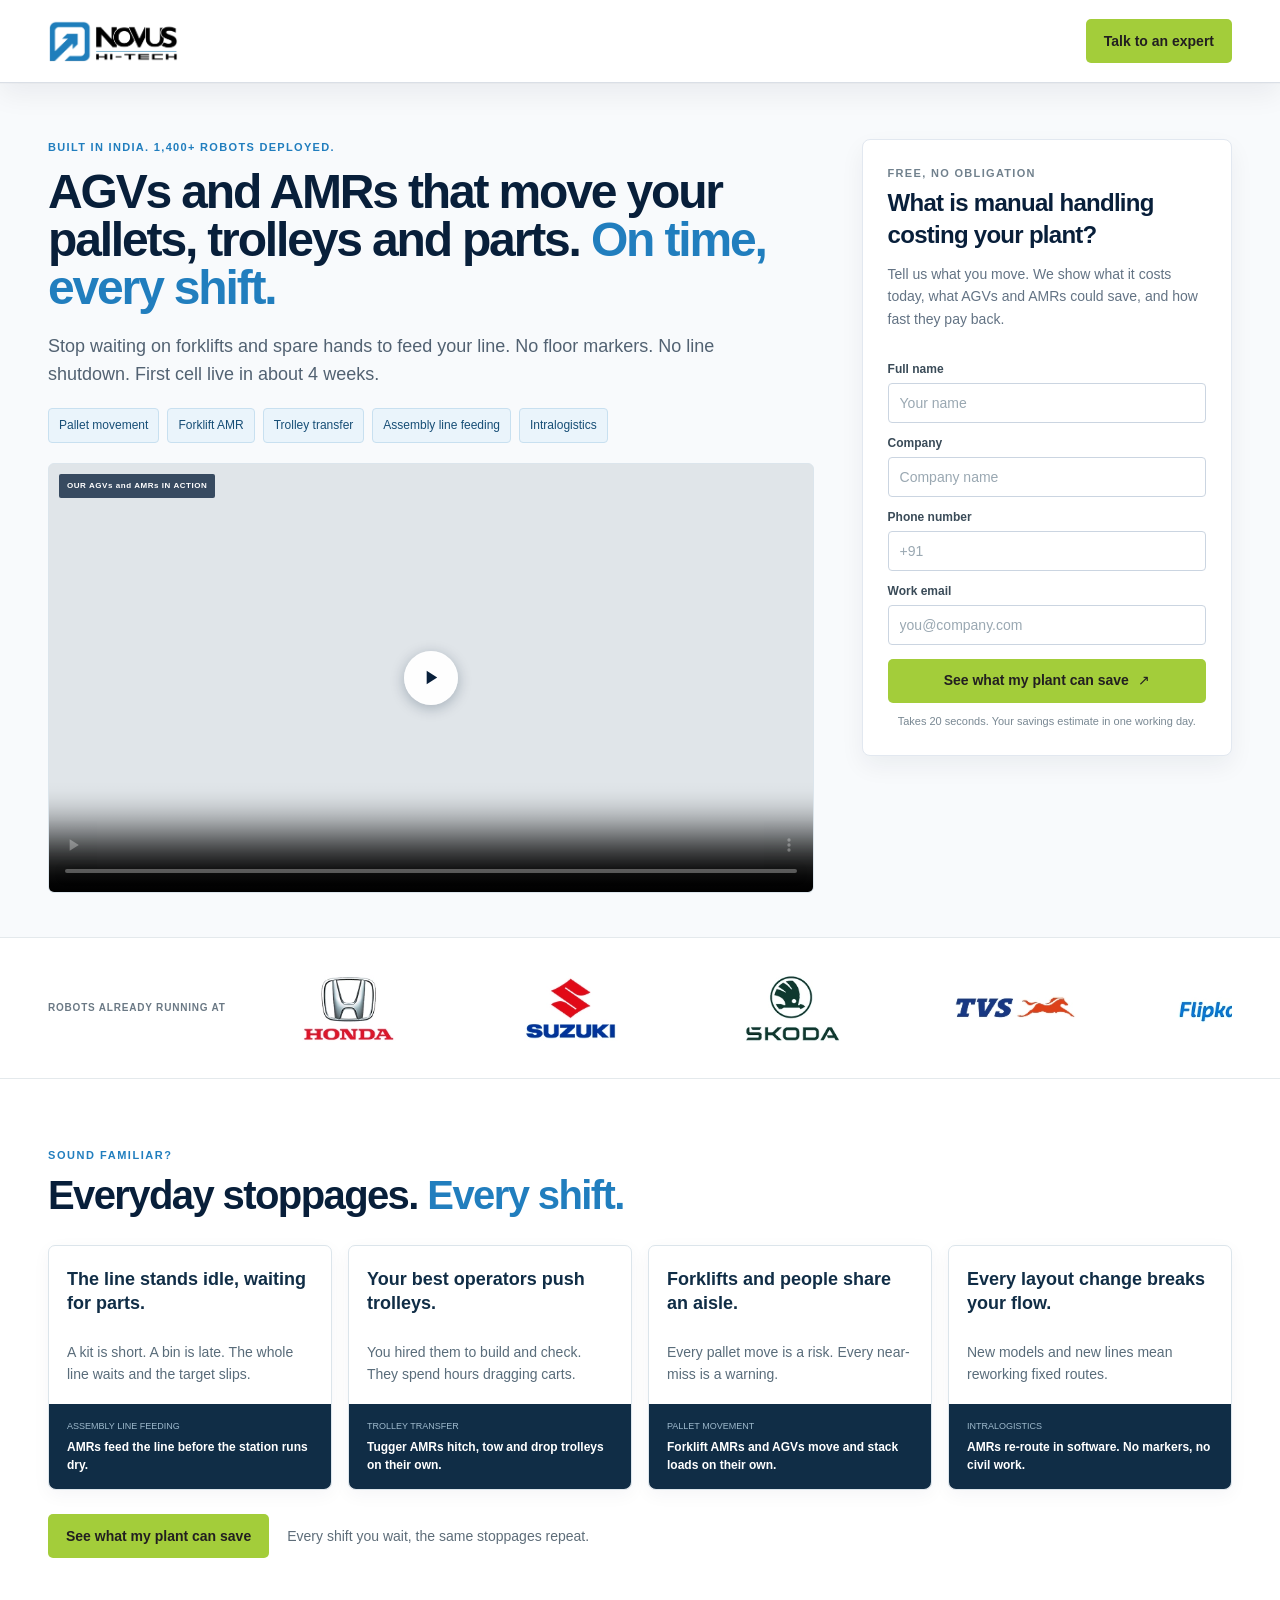
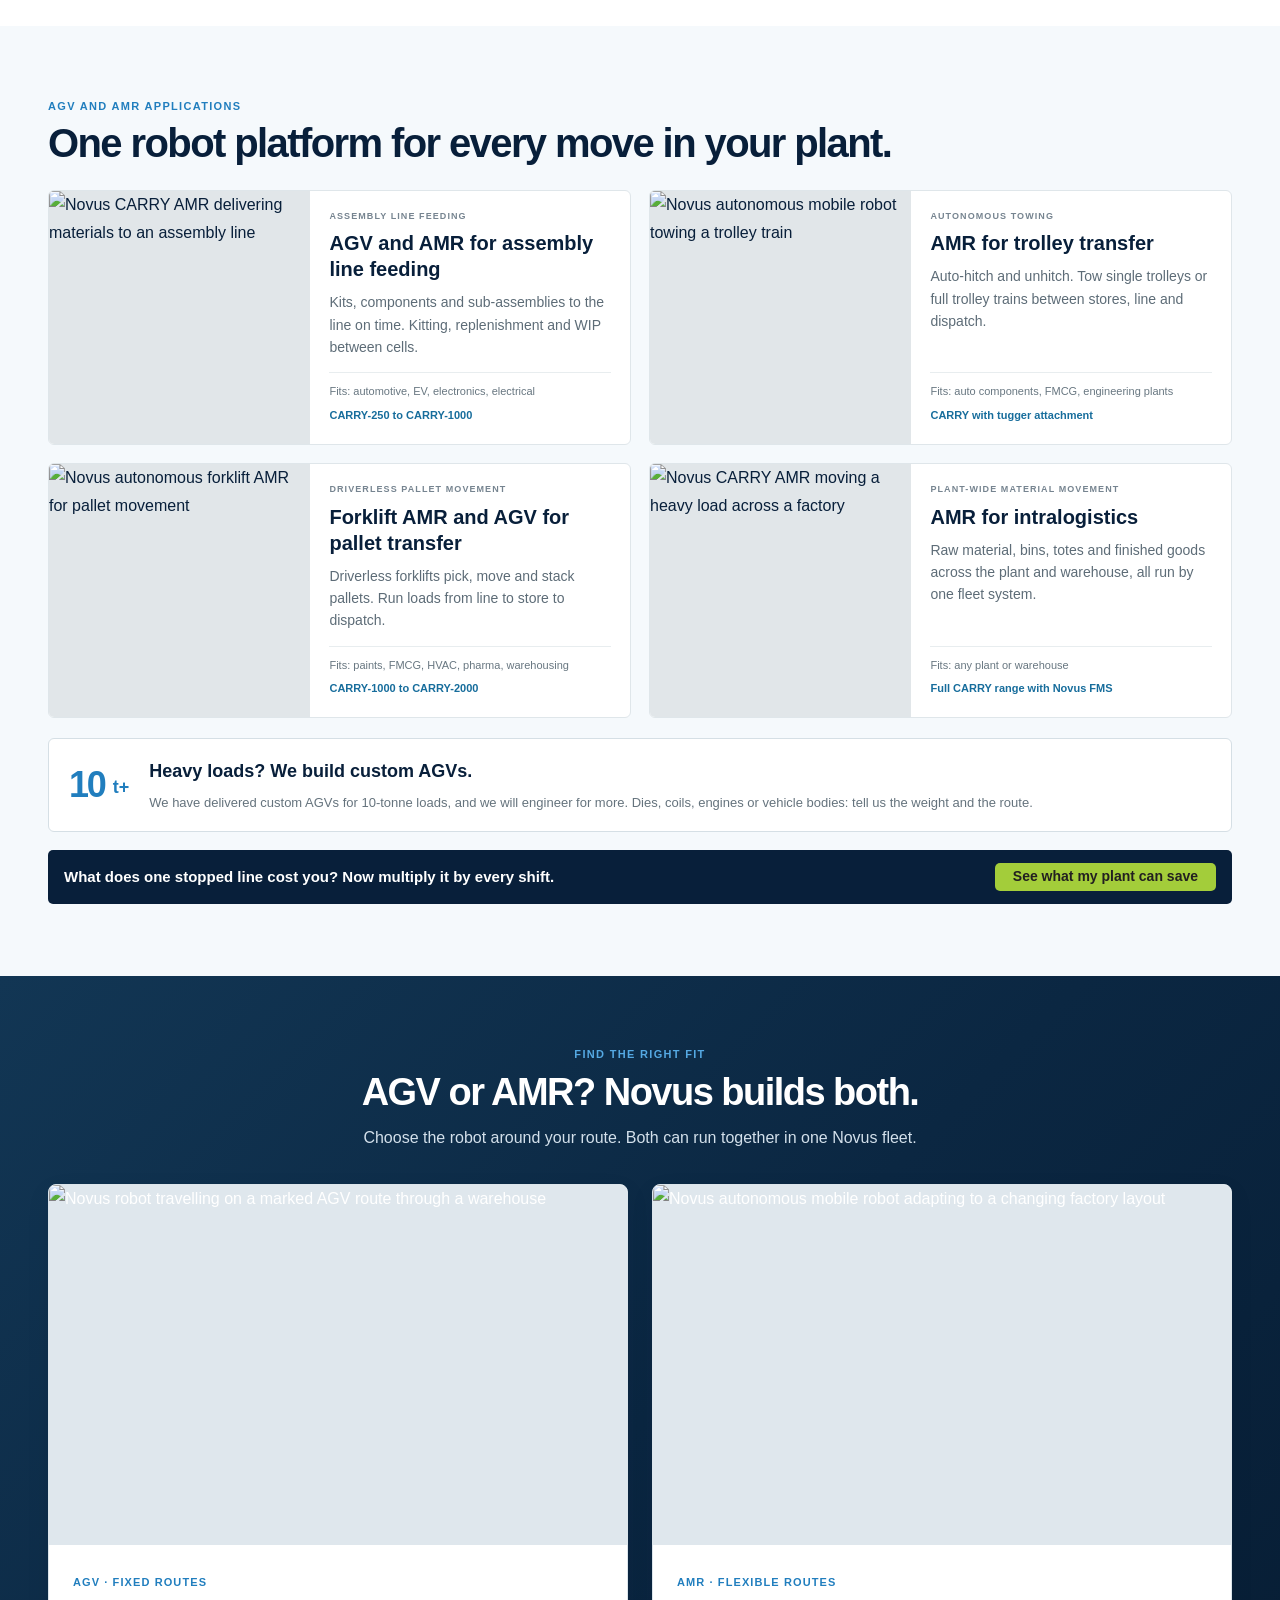
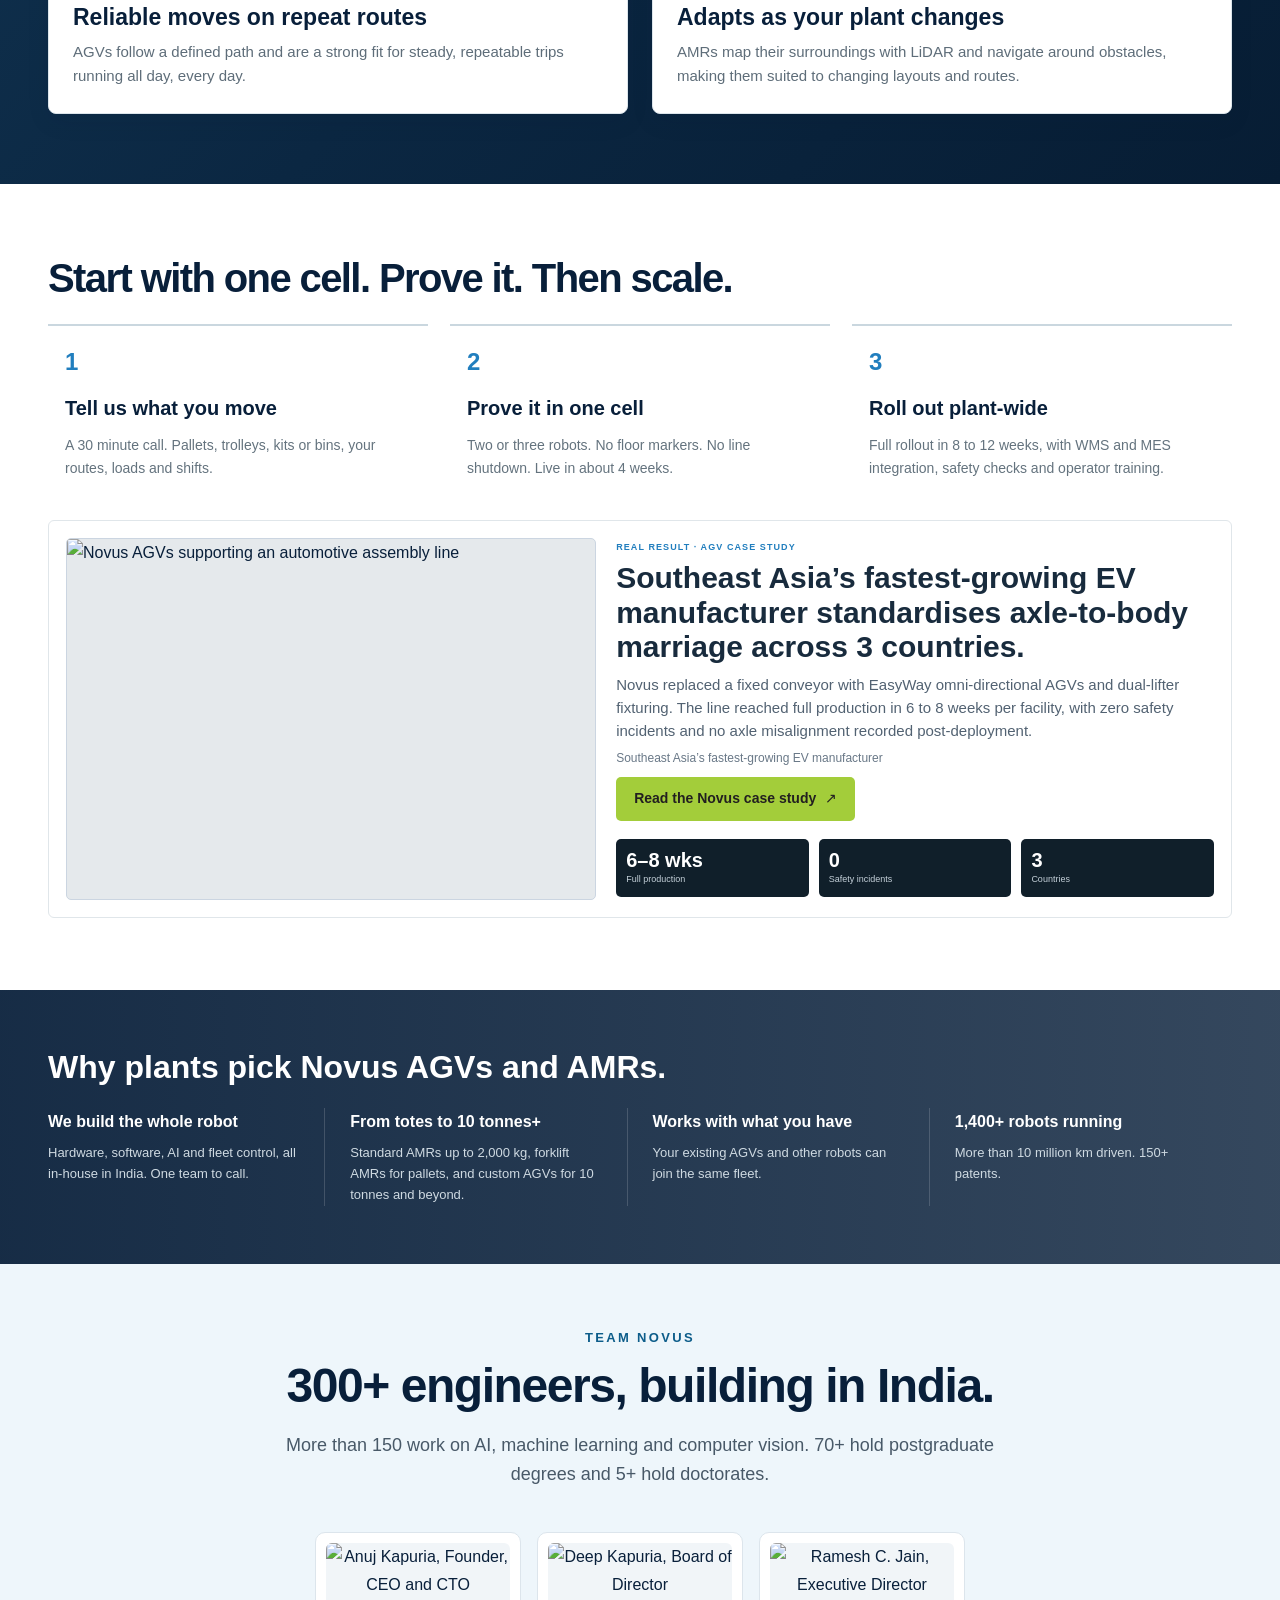
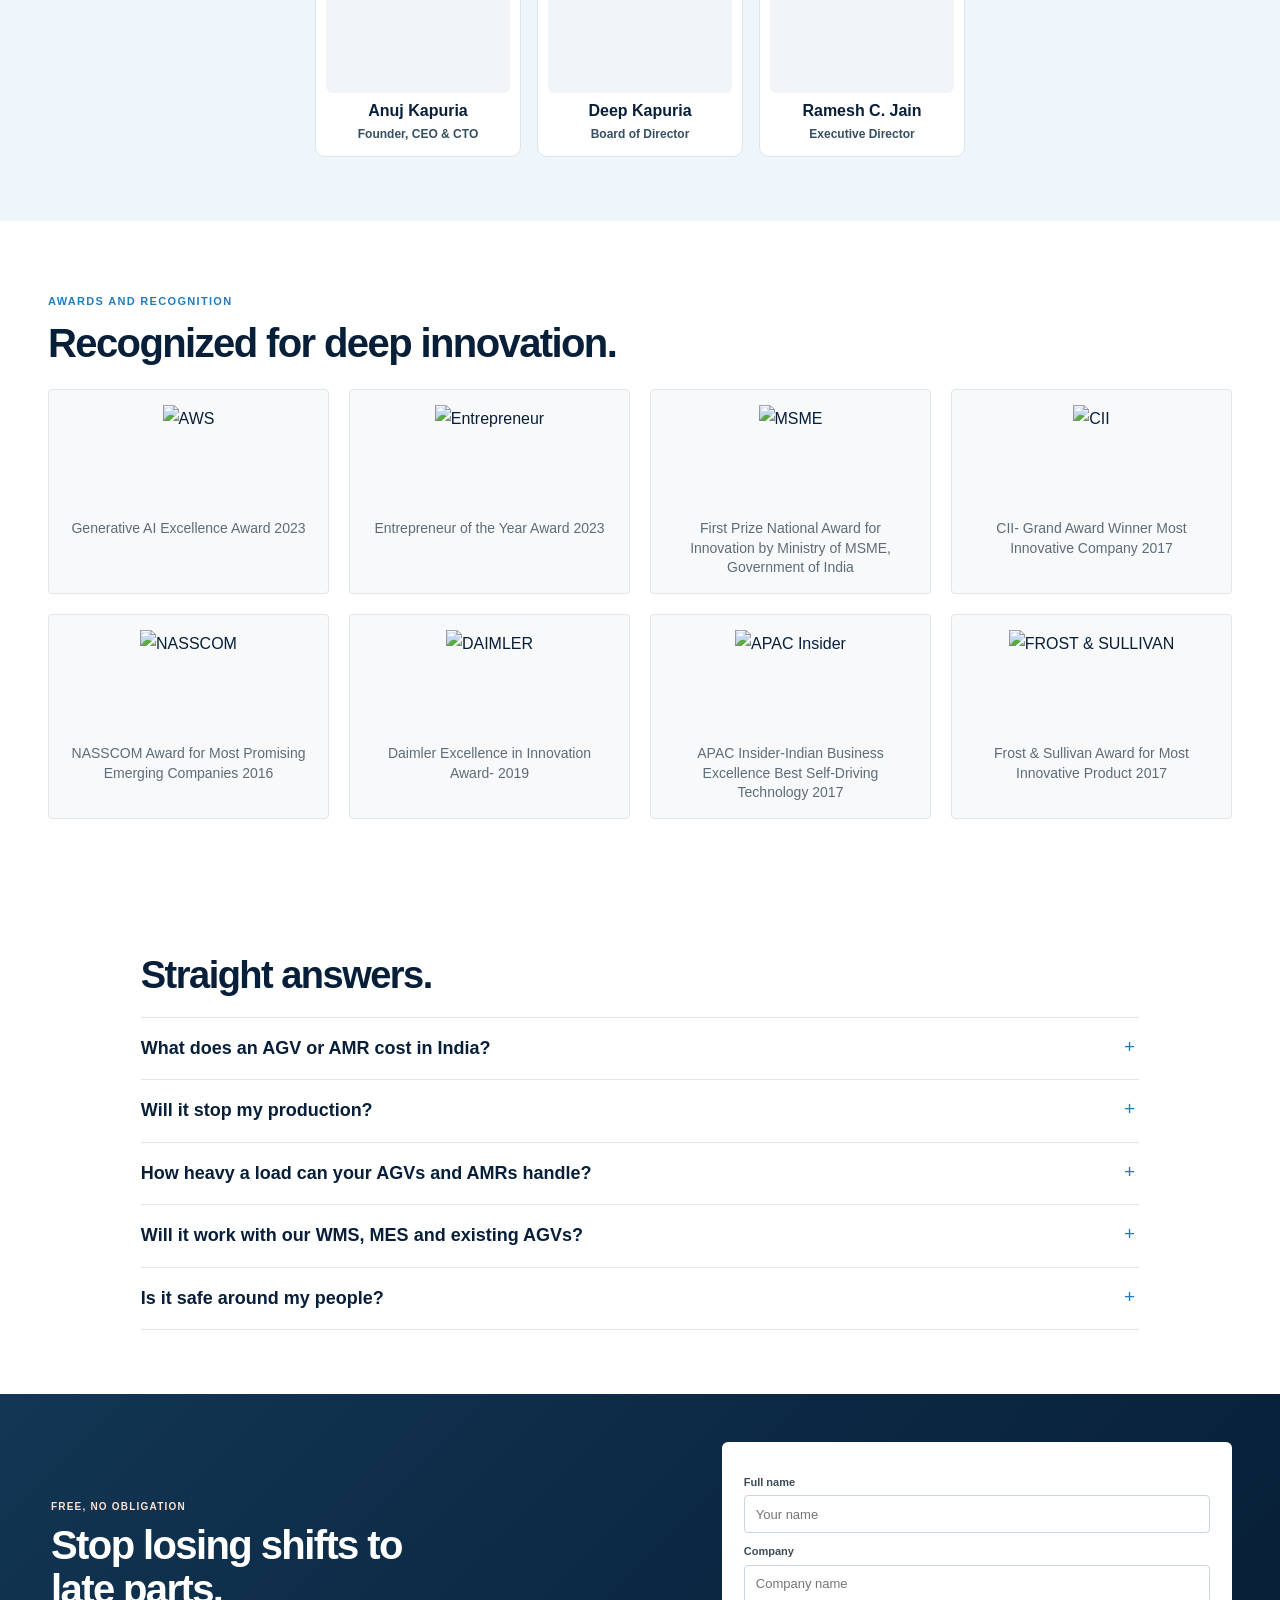
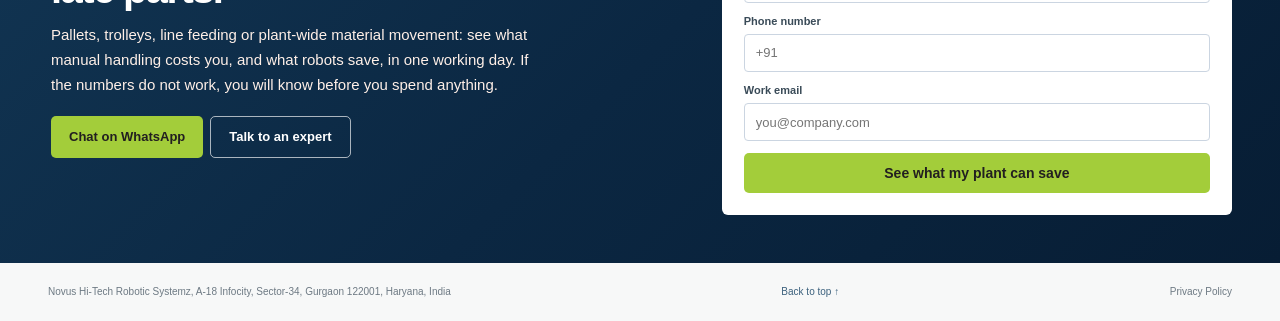
==== commit 394d12ec: "updated logos" ====
--- a/index.html
+++ b/index.html
@@ -41,7 +41,7 @@
                 <svg class="video-toggle-icon video-icon-pause" viewBox="0 0 24 24" aria-hidden="true"><path d="M7 5h4v14H7zM15 5h4v14h-4z"></path></svg>
               </button>
               <span class="video-status" aria-live="polite"></span>
-              <span class="video-badge" aria-hidden="true">NOVUS ROBOTICS IN ACTION</span>
+              <span class="video-badge" aria-hidden="true">OUR AGVs and AMRs IN ACTION</span>
             </div>
           </div>
           <aside class="estimate-card" id="hero-form" aria-labelledby="estimate-heading">
@@ -58,7 +58,7 @@
               <label for="hero-email">Work email</label>
               <input id="hero-email" name="email" type="email" autocomplete="email" placeholder="you@company.com" required>
               <button class="button button-blue" type="submit">See what my plant can save <span>↗</span></button>
-              <p class="form-note">Your savings estimate in one working day.</p>
+              <p class="form-note">Takes 20 seconds. Your savings estimate in one working day.</p>
               <p class="form-status" aria-live="polite"></p>
             </form>
           </aside>
@@ -69,21 +69,61 @@
         <div class="container customer-inner">
           <p>ROBOTS ALREADY RUNNING AT</p>
           <div class="customer-slider">
-            <div class="customer-track">
-              <img class="customer-logo customer-logo-asian" src="https://novushitech.com/wp-content/uploads/2026/07/asianpaint-logo.png" alt="Asian Paints" loading="lazy">
-              <img class="customer-logo customer-logo-john" src="https://solar.novushitech.com/images/partners/john-deere.svg" alt="John Deere" loading="lazy">
-              <span class="customer-wordmark" aria-label="Volvo Eicher"><img src="https://cdn.simpleicons.org/volvo/003057" alt="" loading="lazy"><span>EICHER</span></span>
-              <img class="customer-logo" src="https://novushitech.com/wp-content/uploads/2025/12/OLA_Electric_logo.svg-1.png" alt="Ola Electric" loading="lazy">
-              <img class="customer-logo customer-logo-daikin" src="https://solar.novushitech.com/images/partners/daikin.svg" alt="Daikin" loading="lazy">
-              <img class="customer-logo" src="https://novushitech.com/wp-content/uploads/2026/07/logo-1-1.png" alt="Honda" loading="lazy">
-              <img class="customer-logo customer-logo-skoda" src="https://novushitech.com/wp-content/uploads/2026/07/logo-5-1.png" alt="Škoda" loading="lazy">
-              <img class="customer-logo customer-logo-asian" src="https://novushitech.com/wp-content/uploads/2026/07/asianpaint-logo.png" alt="Asian Paints" loading="lazy">
-              <img class="customer-logo customer-logo-john" src="https://solar.novushitech.com/images/partners/john-deere.svg" alt="John Deere" loading="lazy">
-              <span class="customer-wordmark" aria-label="Volvo Eicher"><img src="https://cdn.simpleicons.org/volvo/003057" alt="" loading="lazy"><span>EICHER</span></span>
-              <img class="customer-logo" src="https://novushitech.com/wp-content/uploads/2025/12/OLA_Electric_logo.svg-1.png" alt="Ola Electric" loading="lazy">
-              <img class="customer-logo customer-logo-daikin" src="https://solar.novushitech.com/images/partners/daikin.svg" alt="Daikin" loading="lazy">
-              <img class="customer-logo" src="https://novushitech.com/wp-content/uploads/2026/07/logo-1-1.png" alt="Honda" loading="lazy">
-              <img class="customer-logo customer-logo-skoda" src="https://novushitech.com/wp-content/uploads/2026/07/logo-5-1.png" alt="Škoda" loading="lazy">
+            <div class="customer-track" aria-label="Customer logos">
+              <div class="customer-group">
+                <img class="customer-logo" src="images/logos/logo-1.webp" alt="Honda">
+                <img class="customer-logo" src="images/logos/logo-4.webp" alt="Suzuki">
+                <img class="customer-logo" src="images/logos/logo-5.webp" alt="Škoda">
+                <img class="customer-logo" src="images/logos/logo-6.webp" alt="TVS">
+                <img class="customer-logo" src="images/logos/logo-7.webp" alt="Flipkart">
+                <img class="customer-logo" src="images/logos/logo-8.webp" alt="ACG">
+                <img class="customer-logo" src="images/logos/logo-9.webp" alt="Unilever">
+                <img class="customer-logo" src="images/logos/logo-10.webp" alt="Delhivery">
+                <img class="customer-logo" src="images/logos/logo-11.webp" alt="Ford">
+                <img class="customer-logo" src="images/logos/logo-12.webp" alt="Ola Electric">
+                <img class="customer-logo" src="images/logos/logo-13.webp" alt="Mahindra">
+                <img class="customer-logo" src="images/logos/logo-14.webp" alt="Tata Motors">
+                <img class="customer-logo" src="images/logos/logo-15.webp" alt="JCB">
+                <img class="customer-logo" src="images/logos/logo-16.webp" alt="EKA">
+                <img class="customer-logo" src="images/logos/logo-17.webp" alt="Mondelez International">
+                <img class="customer-logo" src="images/logos/logo-18.webp" alt="Daikin">
+                <img class="customer-logo" src="images/logos/logo-19.webp" alt="Schneider Electric">
+                <img class="customer-logo" src="images/logos/logo-20.webp" alt="Daimler">
+                <img class="customer-logo" src="images/logos/logo-21.webp" alt="FLYJAC">
+                <img class="customer-logo" src="images/logos/logo-22.webp" alt="Marico">
+                <img class="customer-logo" src="images/logos/logo-23.webp" alt="CNH Industrial">
+                <img class="customer-logo" src="images/logos/logo-24.webp" alt="ELGi">
+                <img class="customer-logo" src="images/logos/logo-25.webp" alt="VinFast">
+                <img class="customer-logo" src="images/logos/logo-26.webp" alt="ITC Limited">
+                <img class="customer-logo" src="images/logos/logo-30.webp" alt="VE Commercial Vehicles">
+              </div>
+              <div class="customer-group" aria-hidden="true">
+                <img class="customer-logo" src="images/logos/logo-1.webp" alt="">
+                <img class="customer-logo" src="images/logos/logo-4.webp" alt="">
+                <img class="customer-logo" src="images/logos/logo-5.webp" alt="">
+                <img class="customer-logo" src="images/logos/logo-6.webp" alt="">
+                <img class="customer-logo" src="images/logos/logo-7.webp" alt="">
+                <img class="customer-logo" src="images/logos/logo-8.webp" alt="">
+                <img class="customer-logo" src="images/logos/logo-9.webp" alt="">
+                <img class="customer-logo" src="images/logos/logo-10.webp" alt="">
+                <img class="customer-logo" src="images/logos/logo-11.webp" alt="">
+                <img class="customer-logo" src="images/logos/logo-12.webp" alt="">
+                <img class="customer-logo" src="images/logos/logo-13.webp" alt="">
+                <img class="customer-logo" src="images/logos/logo-14.webp" alt="">
+                <img class="customer-logo" src="images/logos/logo-15.webp" alt="">
+                <img class="customer-logo" src="images/logos/logo-16.webp" alt="">
+                <img class="customer-logo" src="images/logos/logo-17.webp" alt="">
+                <img class="customer-logo" src="images/logos/logo-18.webp" alt="">
+                <img class="customer-logo" src="images/logos/logo-19.webp" alt="">
+                <img class="customer-logo" src="images/logos/logo-20.webp" alt="">
+                <img class="customer-logo" src="images/logos/logo-21.webp" alt="">
+                <img class="customer-logo" src="images/logos/logo-22.webp" alt="">
+                <img class="customer-logo" src="images/logos/logo-23.webp" alt="">
+                <img class="customer-logo" src="images/logos/logo-24.webp" alt="">
+                <img class="customer-logo" src="images/logos/logo-25.webp" alt="">
+                <img class="customer-logo" src="images/logos/logo-26.webp" alt="">
+                <img class="customer-logo" src="images/logos/logo-30.webp" alt="">
+              </div>
             </div>
           </div>
         </div>
@@ -192,7 +232,7 @@
                 <h3>Southeast Asia’s fastest-growing EV manufacturer standardises axle-to-body marriage across 3 countries.</h3>
                 <p>Novus replaced a fixed conveyor with EasyWay omni-directional AGVs and dual-lifter fixturing. The line reached full production in 6 to 8 weeks per facility, with zero safety incidents and no axle misalignment recorded post-deployment.</p>
                 <span class="result-attribution">Southeast Asia’s fastest-growing EV manufacturer</span>
-                <a class="result-link" href="https://novushitech.com/case-study/" target="_blank" rel="noopener noreferrer">Read the Novus case study <span aria-hidden="true">↗</span></a>
+                <a class="button button-blue result-link" href="#hero-form" data-case-study-download>Read the Novus case study <span aria-hidden="true">↗</span></a>
               </div>
               <div class="result-stats">
                 <div><strong>6–8 wks</strong><span>Full production</span></div>
@@ -283,7 +323,7 @@
             <h2>Stop losing shifts to late parts.</h2>
             <p>Pallets, trolleys, line feeding or plant-wide material movement: see what manual handling costs you, and what robots save, in one working day. If the numbers do not work, you will know before you spend anything.</p>
             <div>
-              <a class="button button-white" href="https://wa.me/919311078767" target="_blank" rel="noopener noreferrer">Chat on WhatsApp</a>
+              <a class="button button-white" href="https://wa.me/919311078767?text=Hi%2C%20I%20came%20from%20the%20Landing%20Page%20Leads%20for%20Mobile%20Robotics%20page.%20I%20would%20like%20to%20discuss%20AGV%20and%20AMR%20solutions%20for%20my%20plant." target="_blank" rel="noopener noreferrer">Chat on WhatsApp</a>
               <a class="button button-outline" href="#hero-form">Talk to an expert</a>
             </div>
           </div>
--- a/styles.css
+++ b/styles.css
@@ -81,15 +81,11 @@
 .customer-strip { background: #fff; border-top: 1px solid #e4e9ec; border-bottom: 1px solid #e4e9ec; }
 .customer-inner { min-height: 54px; display: flex; align-items: center; justify-content: space-between; gap: 20px; }
 .customer-inner > p { flex: 0 0 auto; margin: 0; color: #6b7985; font-size: 7px; font-weight: 700; letter-spacing: .08em; }
-.customer-slider { flex: 1; overflow: hidden; padding: 15px 0; }
-.customer-track { display: flex; align-items: center; gap: 60px; animation: slide 15s linear infinite; }
+.customer-slider { flex: 1; min-width: 0; overflow: hidden; padding: 15px 0; }
+.customer-track { display: flex; align-items: center; width: max-content; animation: slide 34s linear infinite; }
 .customer-track:hover { animation-play-state: paused; }
-.customer-logo { max-height: 70px; width: auto; flex-shrink: 0; }
-.customer-logo-asian { max-height: 45px; }
-.customer-logo-john { max-height: 35px; }
-.customer-logo-daikin { max-height: 35px; }
-.customer-wordmark { display: flex; align-items: center; gap: 5px; color: #33475a; font-size: 12px; font-weight: 700; white-space: nowrap; flex-shrink: 0; }
-.customer-wordmark img { width: 32px; height: 32px; }
+.customer-group { display: flex; flex: 0 0 auto; align-items: center; gap: 32px; padding-right: 32px; }
+.customer-logo { display: block; width: 190px; height: 110px; flex: 0 0 190px; object-fit: contain; }
 @keyframes slide {
   0% { transform: translateX(0); }
   100% { transform: translateX(-50%); }
@@ -232,10 +228,8 @@
   .customer-inner { align-items: flex-start; flex-direction: column; gap: 10px; padding-block: 12px; }
   .customer-inner > p { font-size: 7px; }
   .customer-slider { width: 100%; }
-  .customer-track { gap: 20px; }
-  .customer-logo { max-height: 40px; }
-  .customer-wordmark { font-size: 9px; }
-  .customer-wordmark img { width: 20px; height: 20px; }
+  .customer-group { gap: 18px; padding-right: 18px; }
+  .customer-logo { width: 140px; height: 80px; flex-basis: 140px; }
   .section { padding: 27px 0; }
   .section h2 { font-size: 21px; }
   .problem-grid { gap: 7px; }
@@ -302,8 +296,8 @@
 .result-copy h3 { margin: 0 0 9px; color: #182b3d; font-size: 40px; line-height: 1.1; }
 .result-copy > p { margin: 0 0 5px; color: #526272; font-size: 15px; line-height: 1.55; }
 .result-attribution { display: block; color: #697887; font-size: 12px; }
-.result-link { display: inline-flex; gap: 5px; margin-top: 8px; color: #217ebe; font-size: 11px; font-weight: 700; }
-.result-link:hover { color: #0b2d4c; text-decoration: underline; text-underline-offset: 3px; }
+.result-link { margin-top: 8px; text-decoration: none; }
+.result-link:hover { text-decoration: none; }
 .result-link span { font-size: 14px; }
 .result-stats { grid-template-columns: repeat(3, minmax(0, 1fr)); gap: 8px; }
 .result-stats > div { display: flex; min-width: 0; min-height: 58px; flex-direction: column; justify-content: center; padding: 7px 10px; color: #fff; background: #101f2a; border-radius: 5px; }
@@ -672,11 +666,11 @@
 }
 
 /* =========================================
-   TEAM NOVUS — ENLARGED & IMPROVED LAYOUT
+   TEAM NOVUS — LEADERSHIP LAYOUT
    ========================================= */
 .team-awards {
-  padding-block: 84px;
-  background: #fff;
+  padding-block: 64px;
+  background: #eef6fb;
 }
 
 .team-grid {
@@ -716,13 +710,12 @@
   line-height: 1.65;
 }
 
-/* Larger 3-column Leadership Cards */
 .leaders {
   display: grid;
   grid-template-columns: repeat(3, minmax(0, 1fr));
-  gap: 28px;
+  gap: 16px;
   width: 100%;
-  max-width: 920px;
+  max-width: 650px;
   margin: 0 auto;
 }
 
@@ -730,7 +723,7 @@
   display: flex;
   flex-direction: column;
   align-items: center;
-  padding: 16px 16px 20px;
+  padding: 10px 10px 12px;
   background: #fff;
   border: 1px solid #dce5ec;
   border-radius: 10px;
@@ -743,12 +736,12 @@
 
 .leaders > div > img {
   width: auto;
-  height: 250px;
+  height: 150px;
   object-fit: cover;
   object-position: center top;
   background: #f1f5f8;
   border-radius: 6px;
-  margin-bottom: 14px;
+  margin-bottom: 8px;
 }
 
 .leaders p {
@@ -762,14 +755,14 @@
 
 .leaders strong {
   color: #081f3a;
-  font-size: 22px;
+  font-size: 16px;
   font-weight: 800;
   line-height: 1.2;
 }
 
 .leaders small {
   color: #365061;
-  font-size: 15px;
+  font-size: 12px;
   font-weight: 600;
   line-height: 1.45;
 }
@@ -777,38 +770,53 @@
 /* Tablet Responsive */
 @media (max-width: 900px) {
   .leaders {
-    gap: 18px;
+    gap: 14px;
   }
   .leaders > div {
-    padding: 14px 14px 18px;
+    padding: 8px 8px 10px;
   }
   .leaders strong {
-    font-size: 17px;
+    font-size: 15px;
   }
   .leaders small {
-    font-size: 12px;
+    font-size: 11px;
   }
 }
 
 /* Mobile Responsive */
 @media (max-width: 640px) {
   .team-awards {
-    padding-block: 56px;
+    padding-block: 48px;
+  }
+  .team-grid {
+    width: calc(100% - 40px);
   }
   .team-copy > p:not(.eyebrow) {
     font-size: 15px;
-    margin-bottom: 28px;
+    margin-bottom: 24px;
   }
   .leaders {
-    grid-template-columns: 1fr;
-    max-width: 380px;
-    gap: 20px;
+    grid-template-columns: repeat(3, minmax(0, 1fr));
+    max-width: 100%;
+    gap: 6px;
+  }
+  .leaders > div {
+    min-width: 0;
+    padding: 6px 4px 8px;
+  }
+  .leaders > div > img {
+    max-width: 100%;
+    height: clamp(90px, 22vw, 130px);
+    margin-bottom: 6px;
+  }
+  .leaders p {
+    gap: 3px;
   }
   .leaders strong {
-    font-size: 19px;
+    font-size: clamp(11px, 3.5vw, 14px);
   }
   .leaders small {
-    font-size: 13px;
+    font-size: clamp(9px, 2.4vw, 11px);
   }
 }
 
@@ -816,7 +824,7 @@
   display: flex;
   min-height: 100vh;
   flex-direction: column;
-  background: #f8fafc;
+  background: linear-gradient(180deg, #f5f9fc 0%, #eef5fa 100%);
 }
 
 .thank-you-page .site-header {
@@ -831,11 +839,31 @@
 }
 
 .thank-you-card {
+  position: relative;
   width: min(760px, calc(100% - 40px));
   padding: clamp(24px, 5vw, 48px);
   background: #fff;
   border: 1px solid #dce5ec;
-  border-radius: 10px;
+  border-radius: 14px;
+  box-shadow: 0 18px 42px rgba(8, 31, 58, 0.08);
+}
+
+.thank-you-status {
+  display: grid;
+  place-items: center;
+  width: 52px;
+  height: 52px;
+  margin-bottom: 16px;
+  color: #fff;
+  background: linear-gradient(135deg, var(--green), #78a62a);
+  border-radius: 50%;
+  box-shadow: 0 10px 24px rgba(141, 181, 46, 0.28);
+}
+
+.thank-you-status span {
+  font-size: 28px;
+  font-weight: 700;
+  line-height: 1;
 }
 
 .thank-you-card .eyebrow {
@@ -851,16 +879,31 @@
 }
 
 .thank-you-copy {
-  margin: 0 0 24px;
+  margin: 0 0 20px;
   color: #526272;
   font-size: 16px;
   line-height: 1.65;
 }
 
+.case-study-download {
+  margin-bottom: 20px;
+  padding: 18px;
+  background: #f8fbff;
+  border: 1px solid #dce5ec;
+  border-radius: 8px;
+}
+
+.case-study-download p {
+  margin: 0 0 12px;
+  color: #526272;
+  font-size: 13px;
+  line-height: 1.55;
+}
+
 .estimate-sharper {
   margin-bottom: 20px;
   padding: 20px;
-  background: #fff;
+  background: linear-gradient(180deg, #f8fbff 0%, #f1f7fb 100%);
   border: 1px solid #dce5ec;
   border-radius: 8px;
 }
@@ -897,11 +940,308 @@
   color: var(--navy);
 }
 
+.thank-you-page.is-quiz-active {
+  background: #fff;
+}
+
+.thank-you-page.is-quiz-active .thank-you-card {
+  display: none;
+}
+
+.thank-you-page.is-quiz-active .thank-you-main {
+  display: flex;
+  flex-direction: column;
+  padding: 0;
+}
+
+.estimate-quiz[hidden] {
+  display: none;
+}
+
+.estimate-quiz {
+  width: 100%;
+  min-height: 0;
+  flex: 1;
+  padding: clamp(24px, 5vw, 56px) 20px;
+  color: #111820;
+  background: #fff;
+}
+
+.quiz-content {
+  width: min(100%, 840px);
+  margin-inline: auto;
+}
+
+.quiz-topline,
+.quiz-bottomline {
+  display: flex;
+  align-items: center;
+  justify-content: space-between;
+  gap: 16px;
+}
+
+.quiz-topline {
+  margin-bottom: 18px;
+  color: #31455a;
+  font-size: 13px;
+}
+
+.quiz-progress {
+  height: 5px;
+  margin-bottom: 24px;
+  overflow: hidden;
+  background: #d7dce0;
+  border-radius: 999px;
+}
+
+.quiz-progress span {
+  display: block;
+  height: 100%;
+  background: #c9430b;
+  border-radius: inherit;
+  transition: width 180ms ease;
+}
+
+.quiz-question h1,
+.quiz-result h1 {
+  margin: 0 0 6px;
+  color: var(--navy);
+  font-size: clamp(28px, 4vw, 34px);
+  line-height: 1.18;
+  letter-spacing: -.035em;
+}
+
+.quiz-question > p,
+.quiz-result > p {
+  margin: 0 0 22px;
+  color: #526272;
+  font-family: inherit;
+  font-size: 16px;
+  line-height: 1.65;
+}
+
+.quiz-options {
+  display: grid;
+  gap: 9px;
+}
+
+.quiz-option {
+  width: 100%;
+  min-height: 50px;
+  padding: 12px 16px;
+  color: #111820;
+  background: #fff;
+  border: 1px solid #c5cfd7;
+  border-radius: 10px;
+  font: inherit;
+  font-size: 15px;
+  text-align: left;
+  cursor: pointer;
+  transition: border-color 140ms ease, background 140ms ease, transform 140ms ease;
+}
+
+.quiz-option:hover {
+  border-color: var(--blue);
+  transform: translateY(-1px);
+}
+
+.quiz-option.is-selected {
+  border: 2px solid #111820;
+  padding: 11px 15px;
+}
+
+.quiz-option:focus-visible,
+.quiz-link:focus-visible,
+.quiz-continue:focus-visible {
+  outline: 3px solid var(--blue);
+  outline-offset: 3px;
+}
+
+.quiz-link {
+  padding: 0;
+  color: #264b68;
+  background: none;
+  border: 0;
+  font: inherit;
+  font-size: 13px;
+  text-decoration: underline;
+  text-underline-offset: 2px;
+  cursor: pointer;
+}
+
+.quiz-bottomline {
+  margin-top: 30px;
+}
+
+.quiz-location {
+  display: grid;
+  gap: 14px;
+  margin-top: 18px;
+}
+
+.quiz-location label {
+  display: grid;
+  gap: 6px;
+  color: #31455a;
+  font-size: 13px;
+}
+
+.quiz-location input {
+  min-height: 44px;
+  padding: 10px 12px;
+  color: var(--ink);
+  background: #fff;
+  border: 1px solid #aebcc7;
+  border-radius: 6px;
+  font: inherit;
+}
+
+.quiz-continue {
+  justify-self: start;
+  min-height: 42px;
+  padding: 0 22px;
+  color: #fff;
+  background: #c9430b;
+  border: 0;
+  border-radius: 6px;
+  font: inherit;
+  font-weight: 700;
+  cursor: pointer;
+}
+
+.quiz-continue:disabled {
+  cursor: wait;
+  opacity: .7;
+}
+
+.quiz-result .eyebrow {
+  margin-bottom: 8px;
+  color: #c9430b;
+}
+
+.quiz-recommendations {
+  overflow: hidden;
+  margin: 22px 0 18px;
+  background: #fff;
+  border: 1px solid #d5dde3;
+  border-radius: 12px;
+}
+
+.quiz-recommendation {
+  padding: 16px 20px;
+}
+
+.quiz-recommendation + .quiz-recommendation {
+  border-top: 1px solid #d5dde3;
+}
+
+.quiz-recommendation span {
+  display: block;
+  margin-bottom: 4px;
+  color: #536576;
+  font-size: 10px;
+  font-weight: 700;
+  letter-spacing: .08em;
+}
+
+.quiz-recommendation strong {
+  color: var(--navy);
+  font-size: 16px;
+}
+
+.quiz-contact {
+  display: flex;
+  align-items: center;
+  justify-content: space-between;
+  gap: 18px;
+  margin-top: 18px;
+  padding: 20px;
+  color: #fff;
+  background: #101d27;
+  border-radius: 12px;
+}
+
+.quiz-contact h2 {
+  margin: 0 0 4px;
+  color: #fff;
+  font-size: 17px;
+}
+
+.quiz-contact p {
+  margin: 0;
+  color: #d5dfe6;
+  font-family: inherit;
+  font-size: 14px;
+  line-height: 1.55;
+}
+
+.quiz-contact-actions {
+  display: flex;
+  flex-shrink: 0;
+  flex-direction: column;
+  align-items: flex-start;
+  gap: 10px;
+}
+
+.quiz-contact-actions .quiz-link {
+  color: #b9d8ec;
+}
+
+.quiz-submit-status {
+  min-height: 20px;
+  margin: 12px 0 0;
+  color: #0b7b54;
+  font-size: 13px;
+  font-weight: 700;
+}
+
+.quiz-submit-status.is-error {
+  color: #b42318;
+}
+
+.quiz-submit-form {
+  margin: 0;
+}
+
+.quiz-recommendation p {
+  margin: 0;
+  color: #33475a;
+  font-family: inherit;
+  font-size: 16px;
+  line-height: 1.6;
+}
+
+.quiz-result-back {
+  margin-top: 16px;
+}
+
 .thank-you-home {
   margin-top: 2px;
 }
 
 @media (max-width: 600px) {
+  .estimate-quiz {
+    padding: 24px 20px;
+  }
+
+  .quiz-question h1,
+  .quiz-result h1 {
+    font-size: 28px;
+  }
+
+  .quiz-contact {
+    align-items: flex-start;
+    flex-direction: column;
+  }
+
+  .quiz-contact-actions {
+    width: 100%;
+  }
+
+  .thank-you-card {
+    border-radius: 10px;
+  }
+
   .estimate-sharper {
     padding: 16px;
   }
@@ -911,4 +1251,5 @@
     flex-direction: column;
     gap: 12px;
   }
+
 }
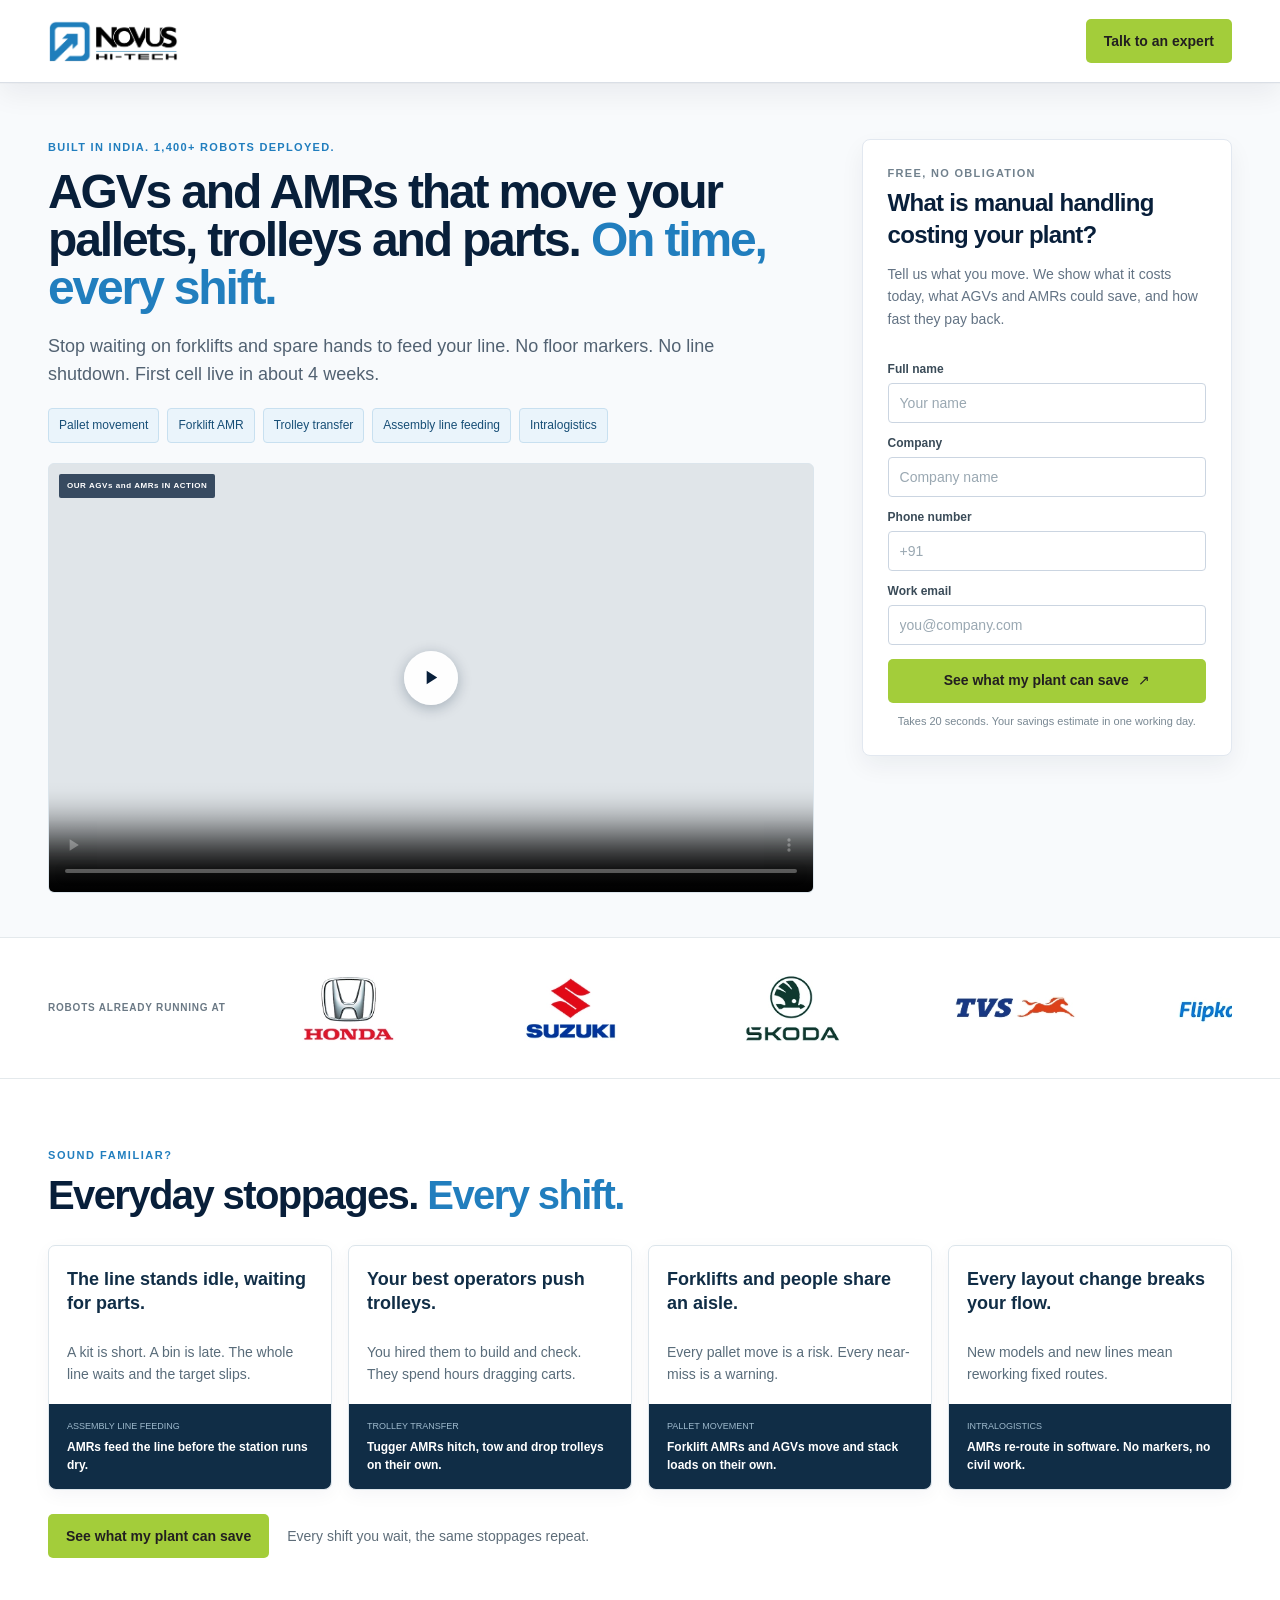
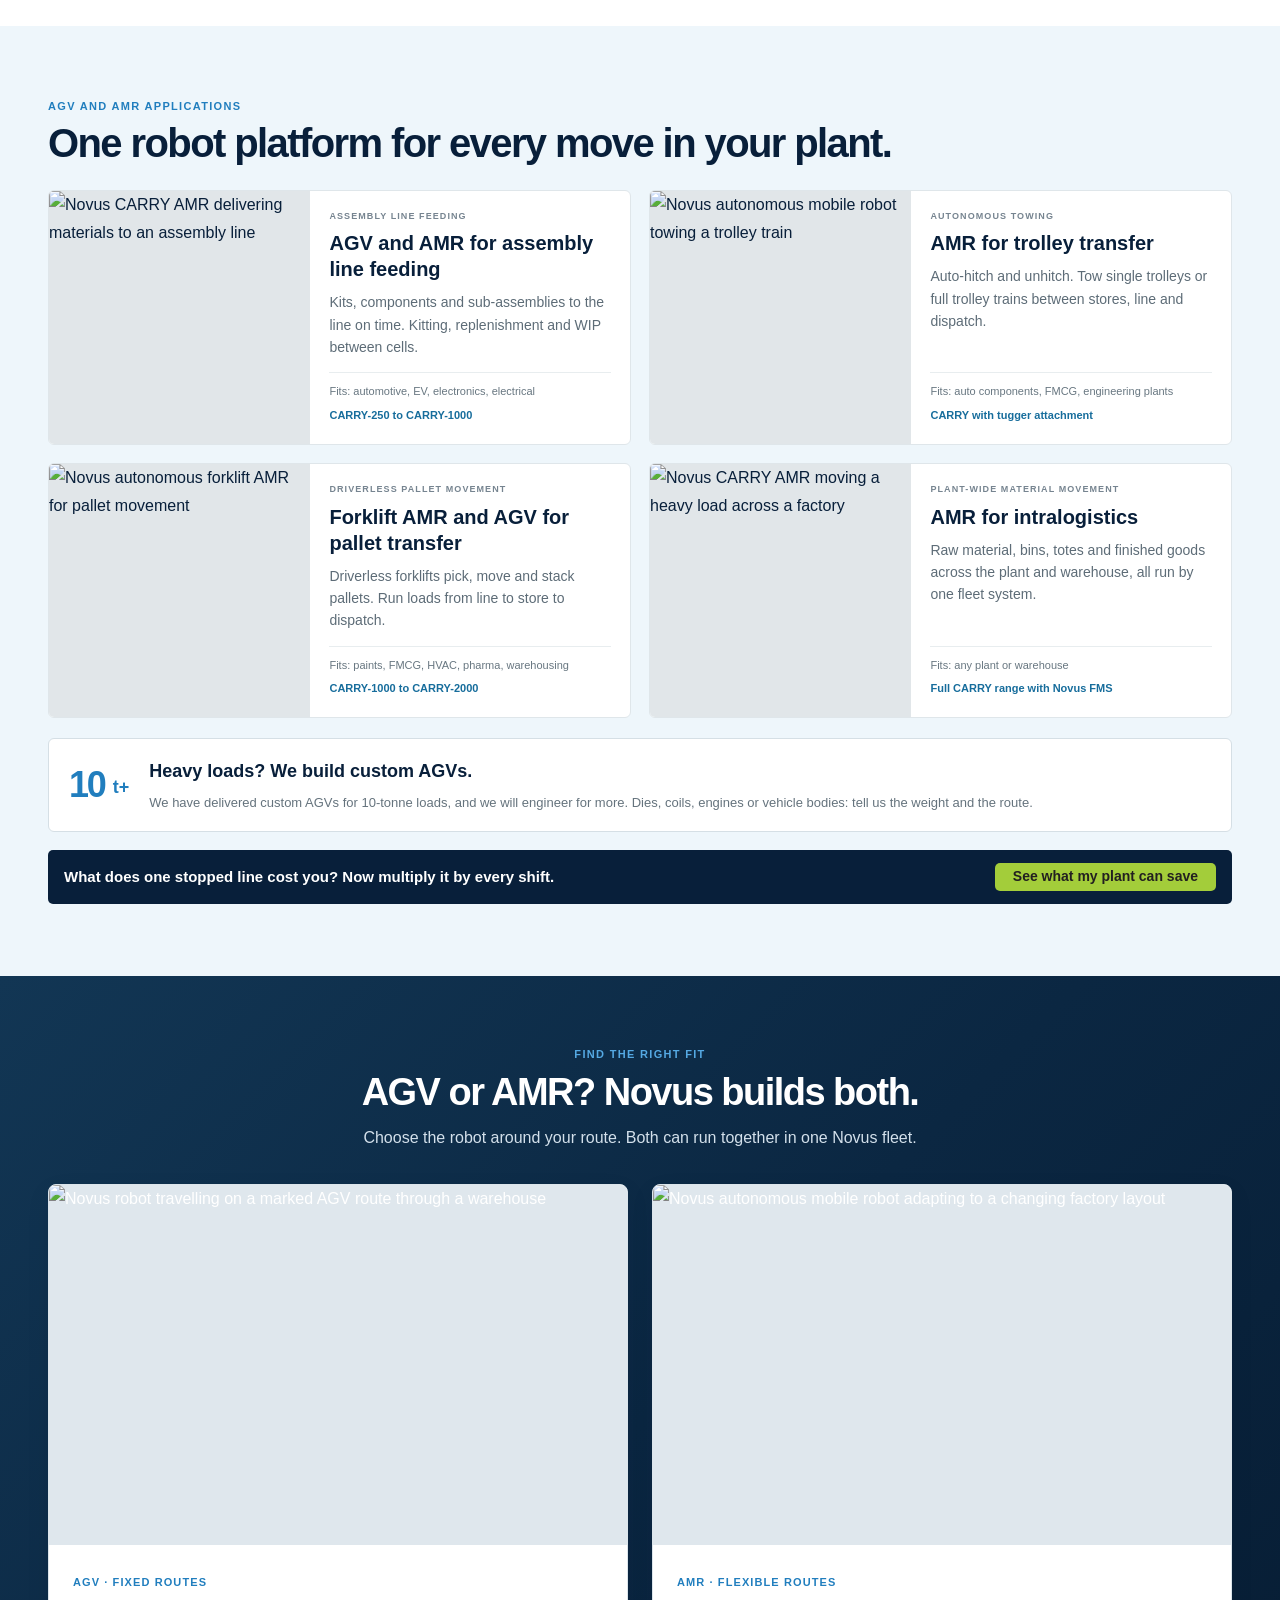
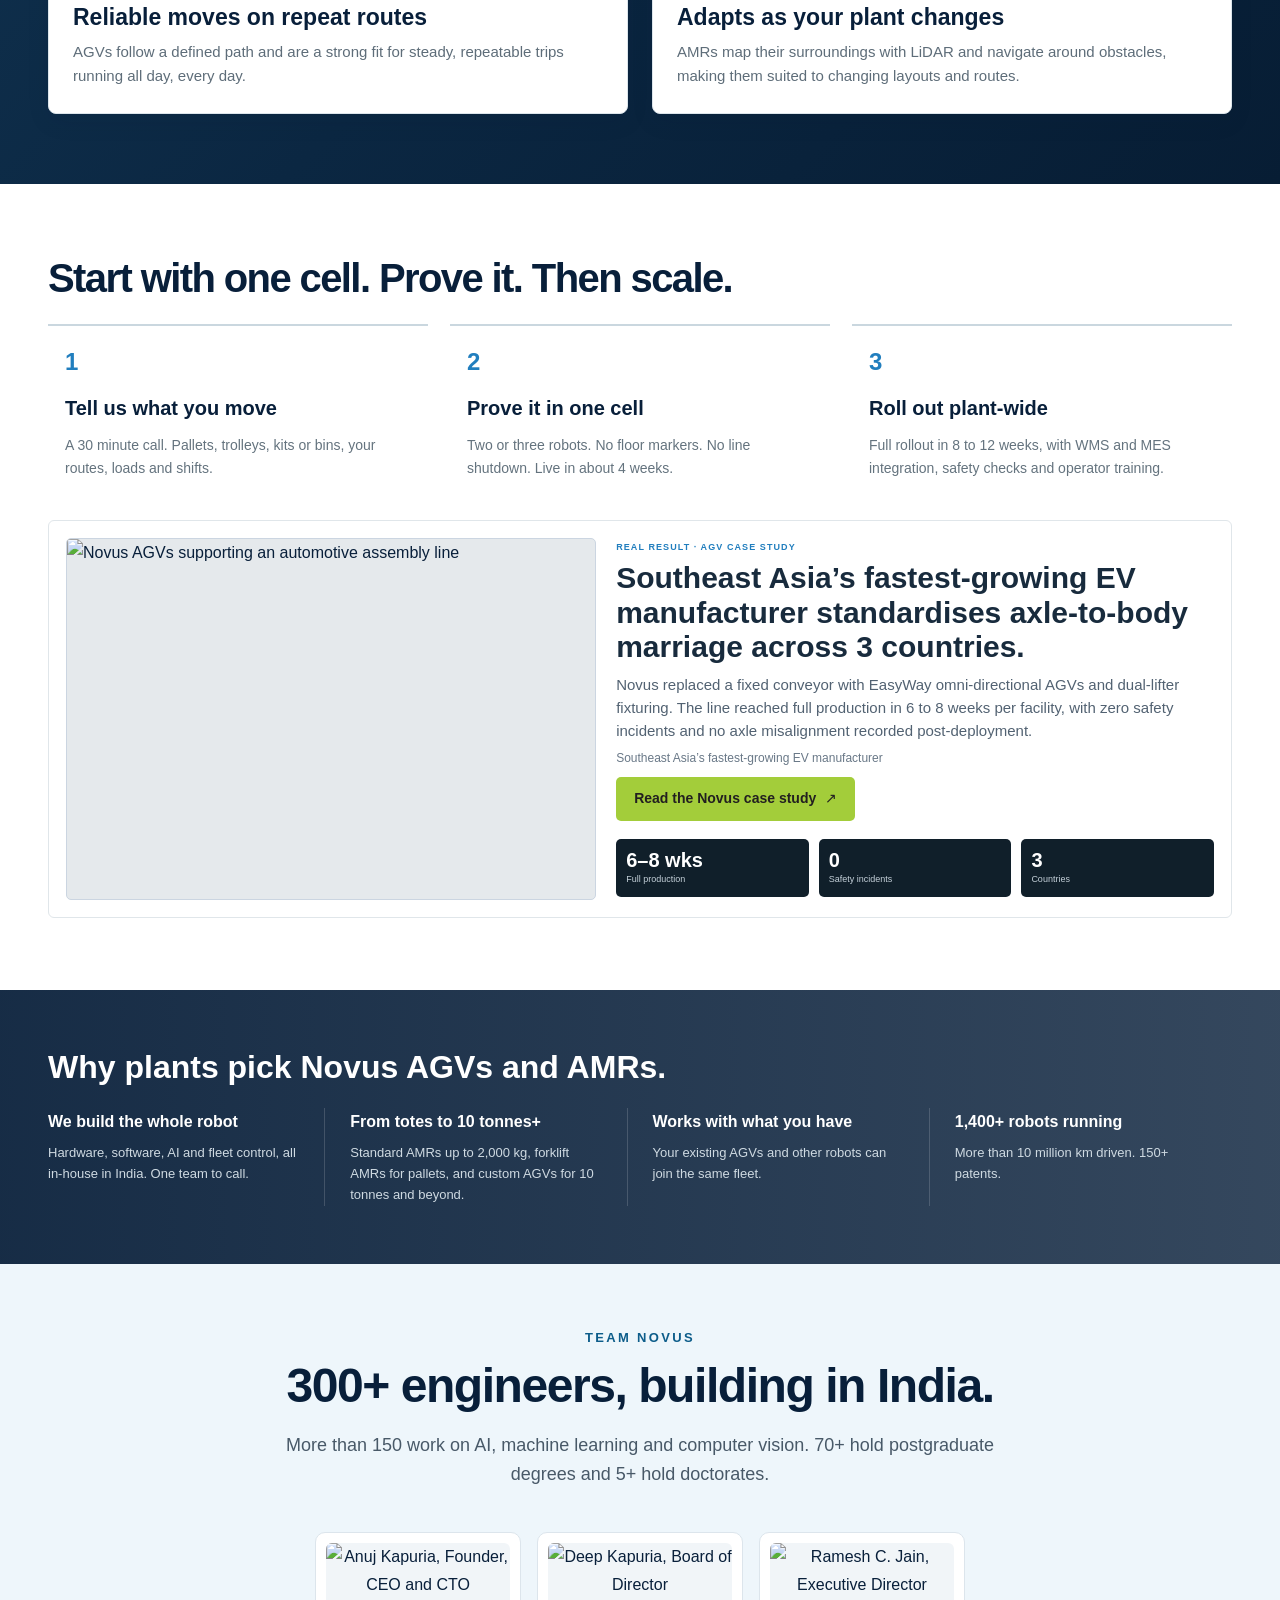
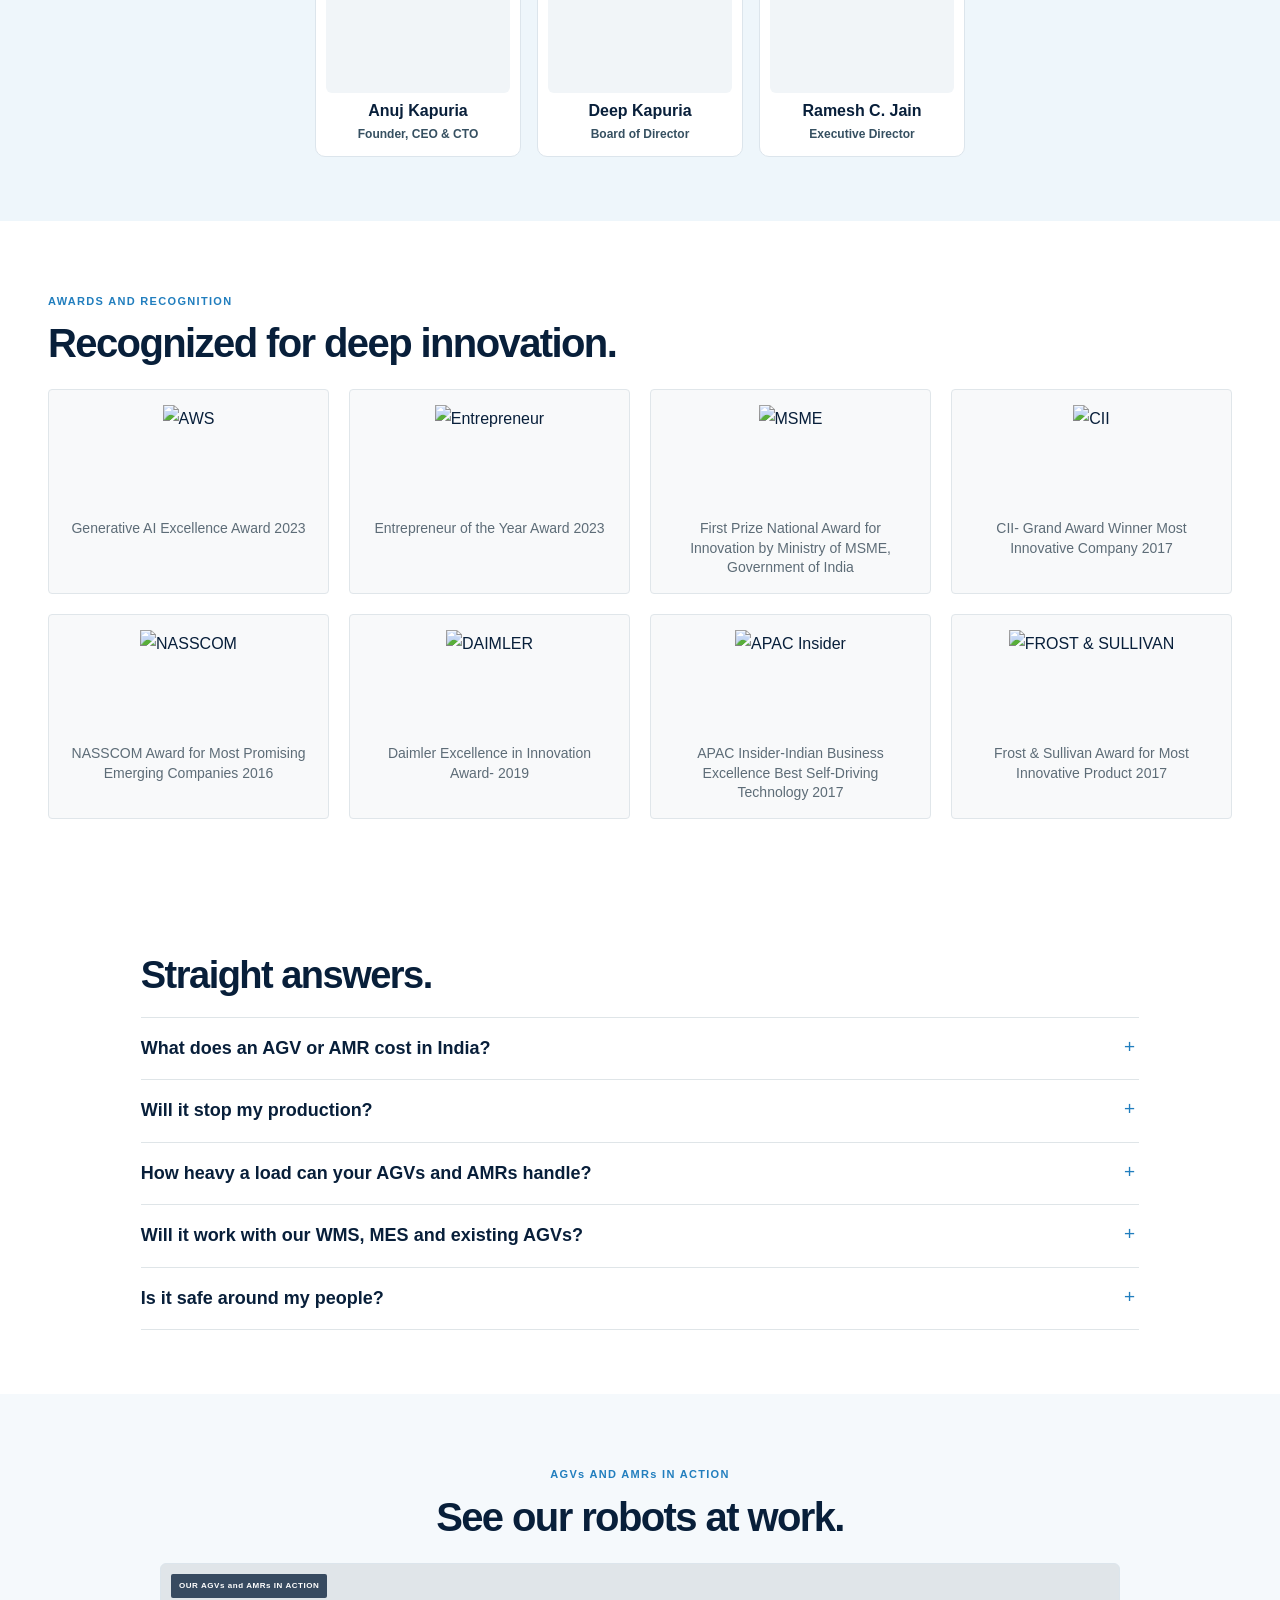
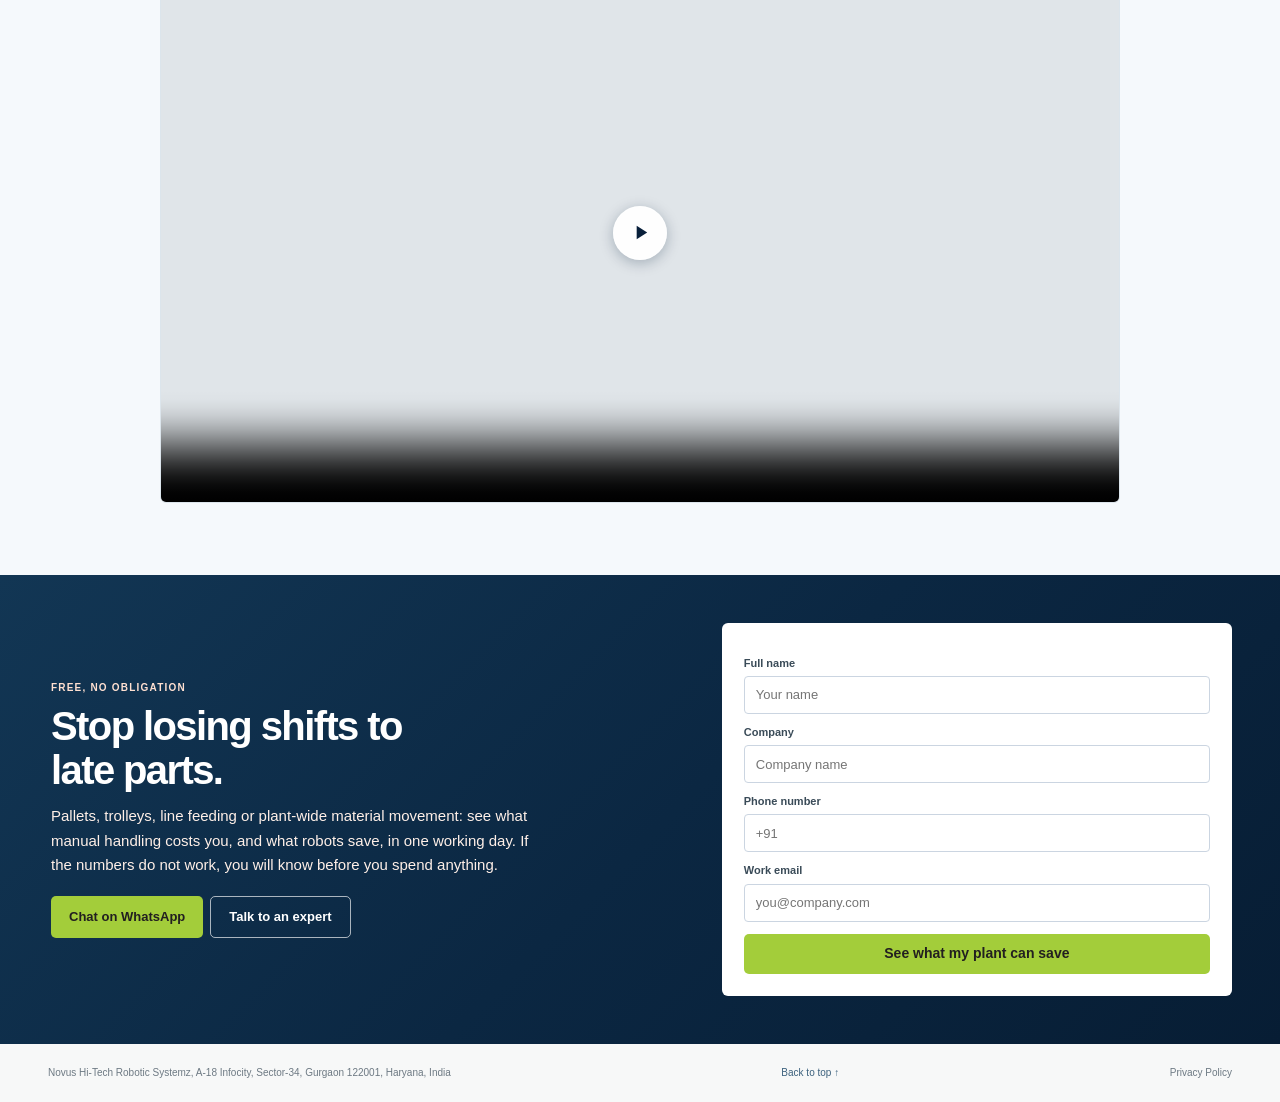
==== commit 1de15e4f: "updated video section" ====
--- a/index.html
+++ b/index.html
@@ -316,6 +316,25 @@
         </div>
       </section>
 
+      <section class="section post-faq-video" aria-labelledby="post-faq-video-title">
+        <div class="container">
+          <p class="eyebrow">AGVs AND AMRs IN ACTION</p>
+          <h2 id="post-faq-video-title">See our robots at work.</h2>
+          <div class="video-card">
+            <video id="post-faq-video" class="hero-video" controls playsinline preload="metadata" poster="https://novushitech.com/wp-content/uploads/2026/08/material-movment.webp" aria-label="Novus Hi-Tech AGVs and AMRs at work">
+              <source src="hero-video.mp4" type="video/mp4">
+              Your browser does not support HTML video.
+            </video>
+            <button class="video-toggle" type="button" aria-label="Play video" aria-controls="post-faq-video" aria-pressed="false" data-video-toggle>
+              <svg class="video-toggle-icon video-icon-play" viewBox="0 0 24 24" aria-hidden="true"><path d="M8 5v14l11-7z"></path></svg>
+              <svg class="video-toggle-icon video-icon-pause" viewBox="0 0 24 24" aria-hidden="true"><path d="M7 5h4v14H7zM15 5h4v14h-4z"></path></svg>
+            </button>
+            <span class="video-status" aria-live="polite"></span>
+            <span class="video-badge" aria-hidden="true">OUR AGVs and AMRs IN ACTION</span>
+          </div>
+        </div>
+      </section>
+
       <section class="final-cta" id="estimate">
         <div class="container final-grid">
           <div class="final-copy">
@@ -323,7 +342,7 @@
             <h2>Stop losing shifts to late parts.</h2>
             <p>Pallets, trolleys, line feeding or plant-wide material movement: see what manual handling costs you, and what robots save, in one working day. If the numbers do not work, you will know before you spend anything.</p>
             <div>
-              <a class="button button-white" href="https://wa.me/919311078767?text=Hi%2C%20I%20came%20from%20the%20Landing%20Page%20Leads%20for%20Mobile%20Robotics%20page.%20I%20would%20like%20to%20discuss%20AGV%20and%20AMR%20solutions%20for%20my%20plant." target="_blank" rel="noopener noreferrer">Chat on WhatsApp</a>
+              <a class="button button-white" href="https://wa.me/919311078767?text=Hi%20Novus%20Hi-Tech" target="_blank" rel="noopener noreferrer">Chat on WhatsApp</a>
               <a class="button button-outline" href="#hero-form">Talk to an expert</a>
             </div>
           </div>
--- a/styles.css
+++ b/styles.css
@@ -335,7 +335,11 @@
 }
 
 .problems, .process, .faq { background: #fff; }
-.applications, .team-awards { background: #f5f9fc; }
+.applications, .team-awards { background: #eef6fb; }
+.post-faq-video { background: #f5f9fc; }
+.post-faq-video .container { max-width: 960px; }
+.post-faq-video .eyebrow, .post-faq-video h2 { text-align: center; }
+.post-faq-video h2 { margin-bottom: 20px; }
 
 @font-face {
   font-family: "Novus Inter";
